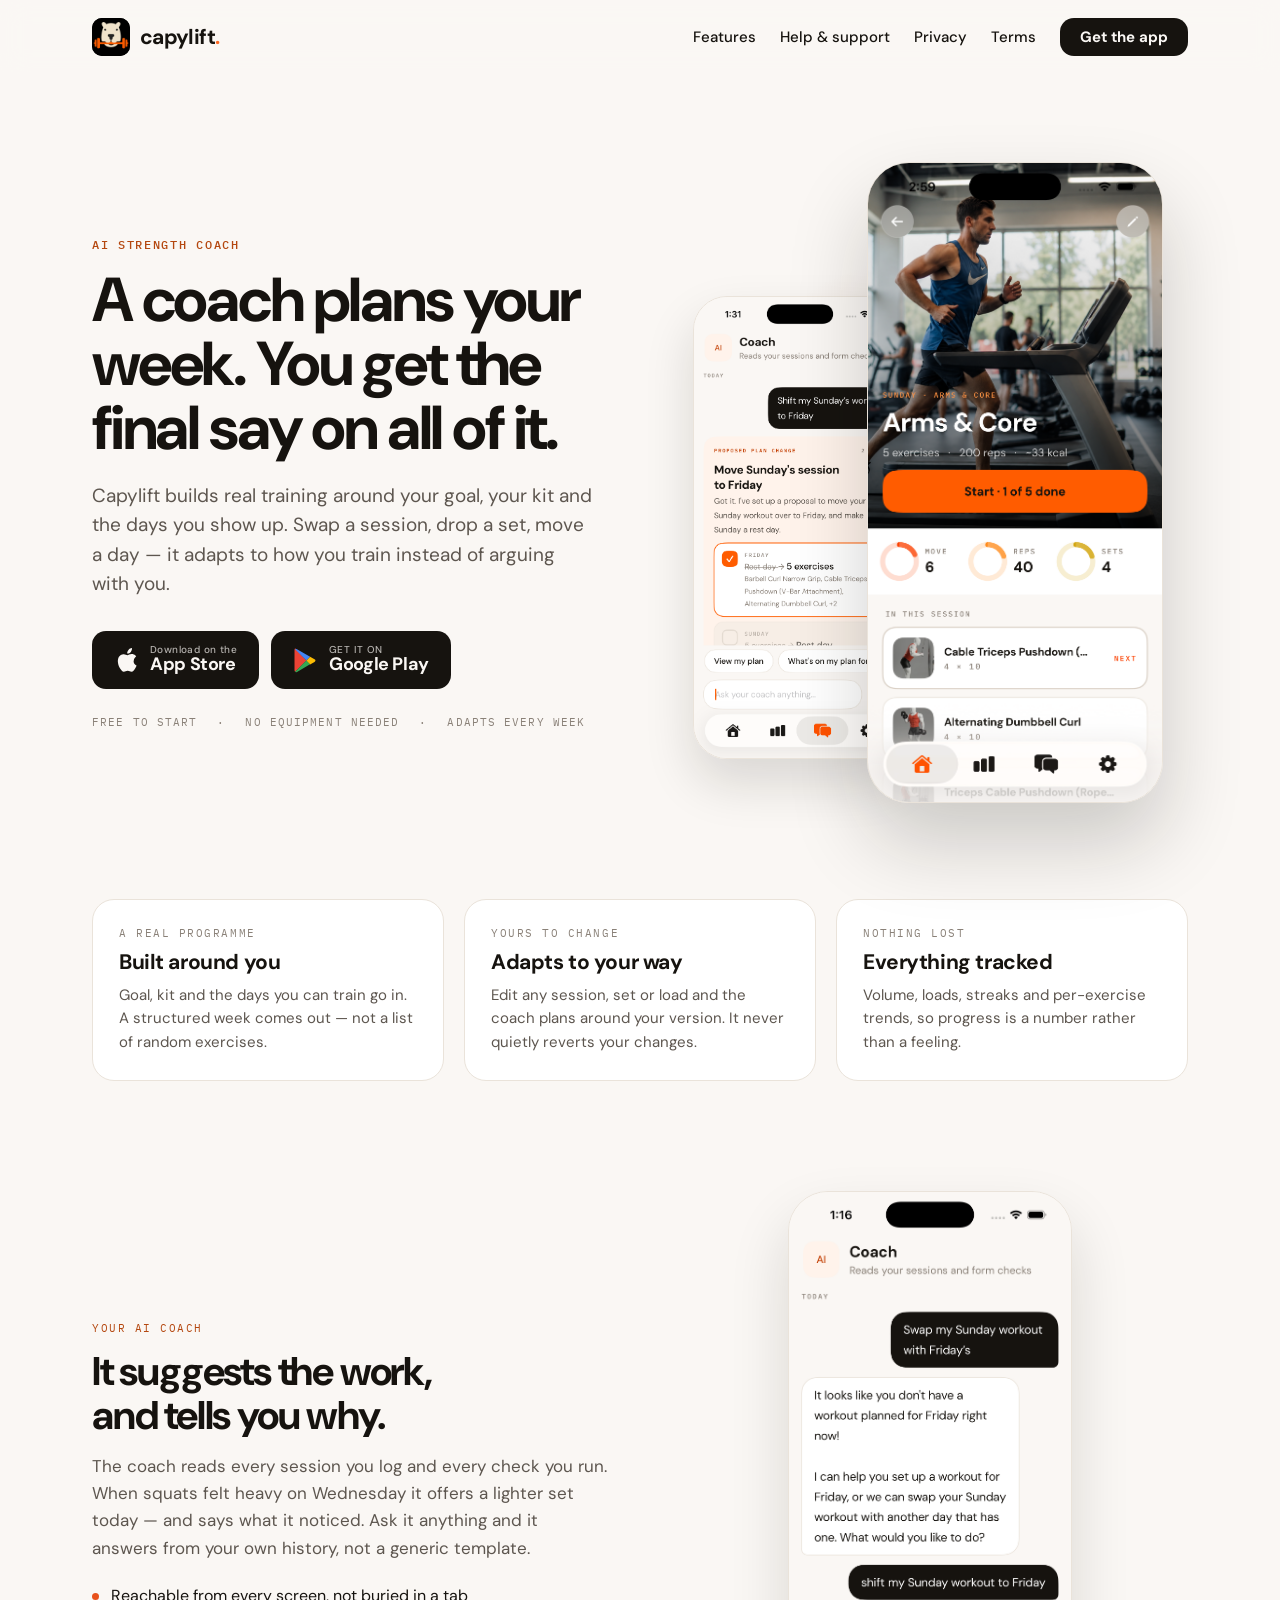
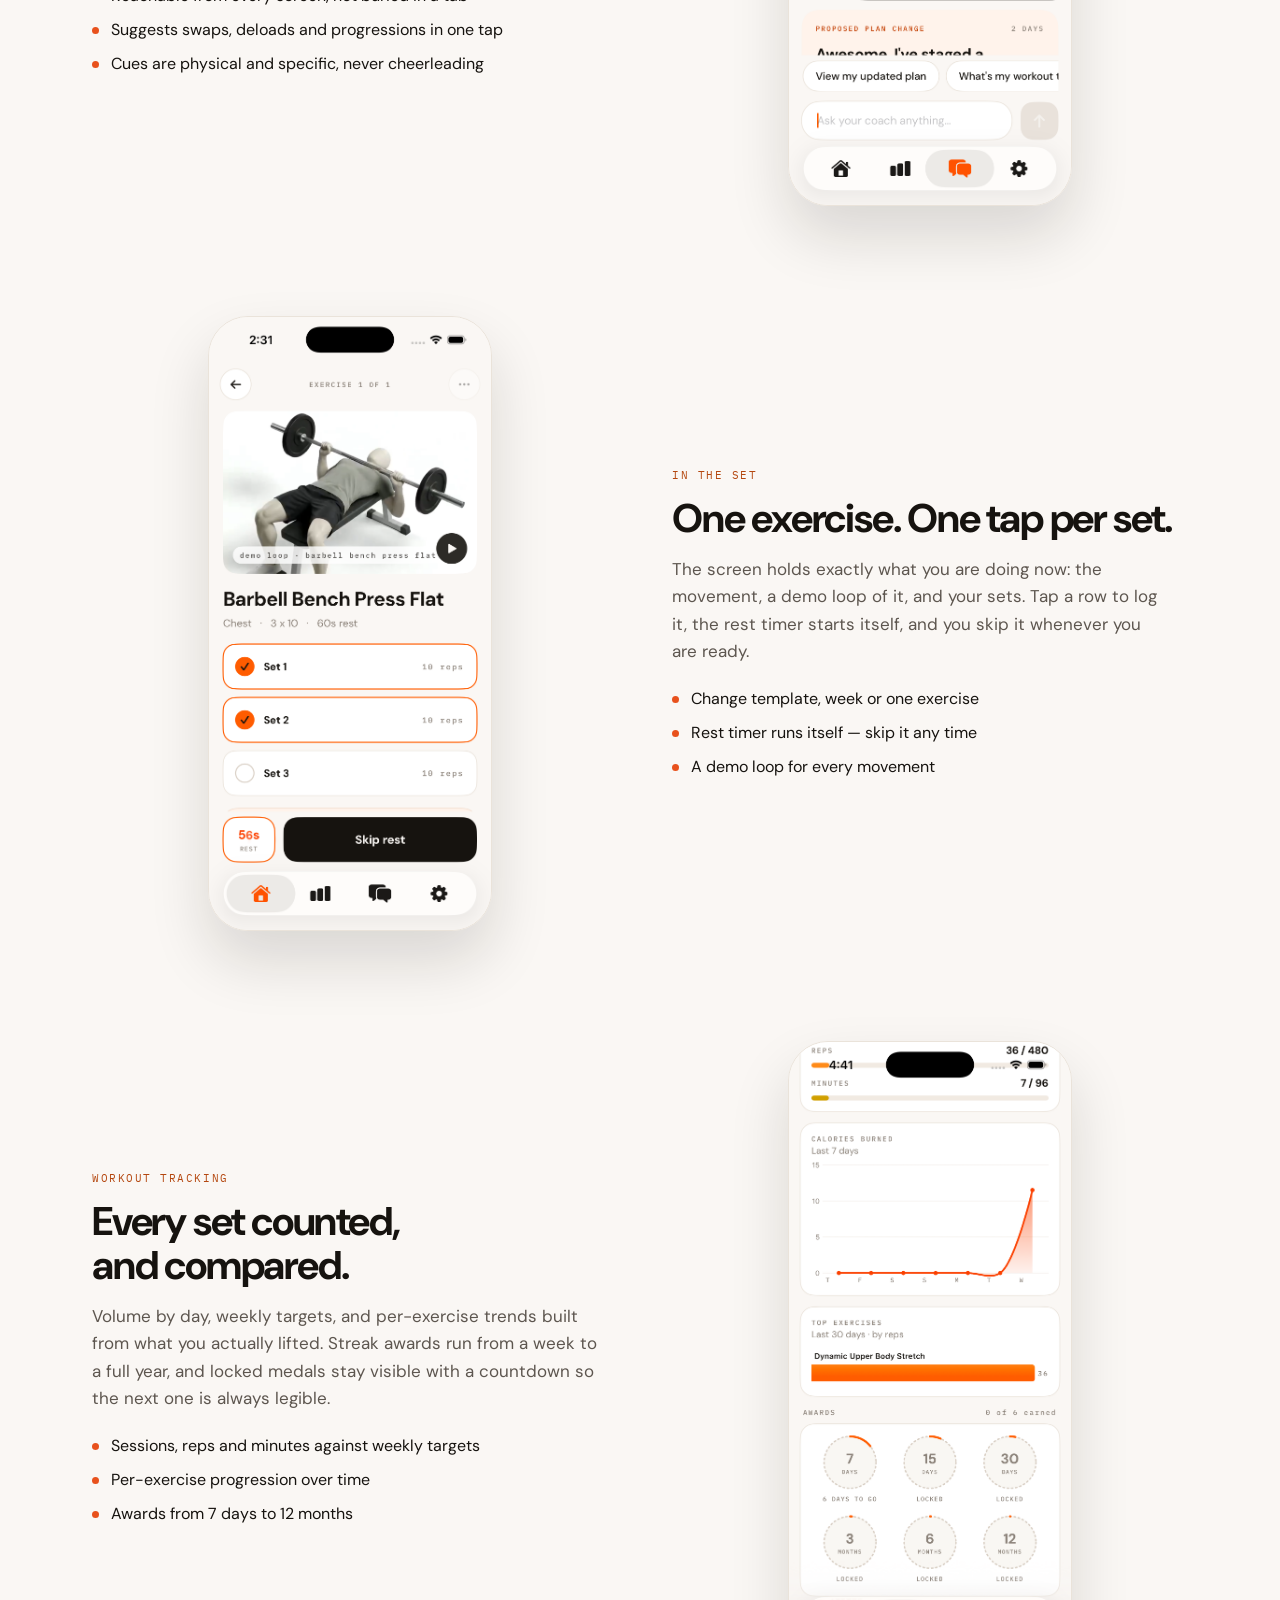
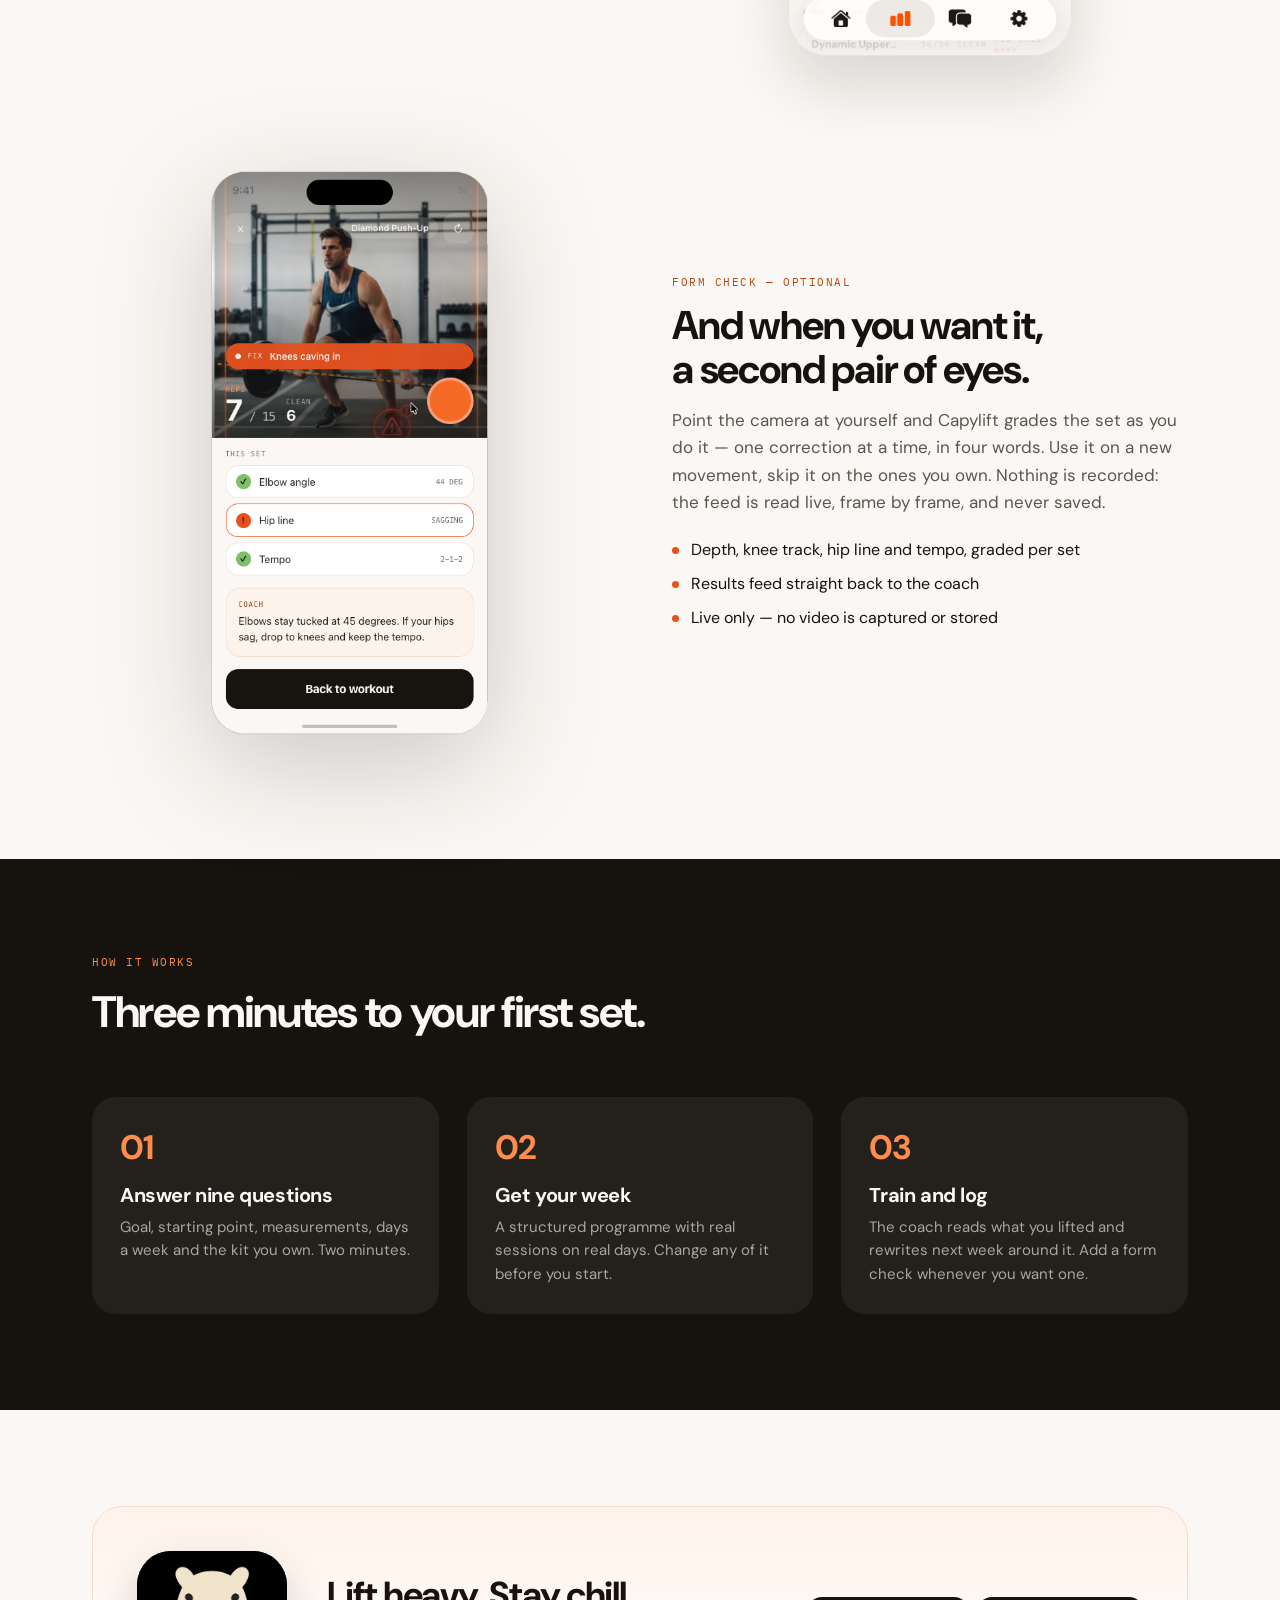
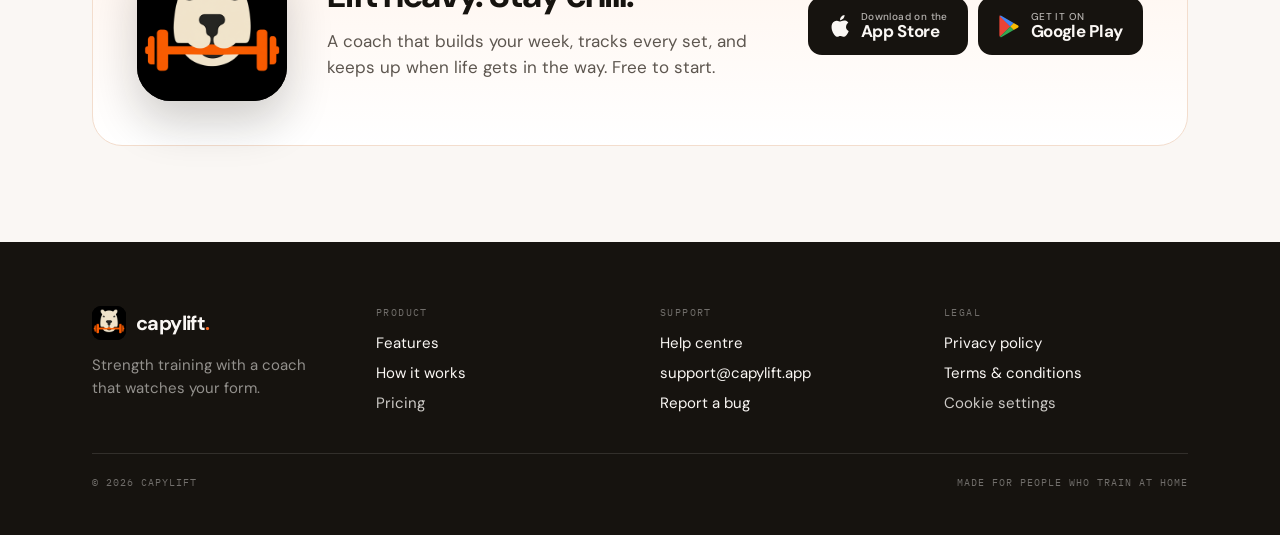
==== index.html @ e2b45261 "building capylift website" ====
<!DOCTYPE html>
<html lang="en">
<head>
<meta charset="utf-8">
<meta name="viewport" content="width=device-width, initial-scale=1">
<title>Capylift — Your AI strength coach</title>
<meta name="description" content="Capylift builds real training around your goal, your kit and the days you show up. A coach plans your week — you get the final say on all of it.">
<link rel="icon" type="image/png" href="assets/logo.png">
<meta property="og:title" content="Capylift — Your AI strength coach">
<meta property="og:description" content="A coach plans your week. You get the final say on all of it.">
<meta property="og:image" content="assets/logo.png">
<meta property="og:type" content="website">

<link rel="preconnect" href="https://fonts.googleapis.com">
<link rel="preconnect" href="https://fonts.gstatic.com" crossorigin>
<link href="https://fonts.googleapis.com/css2?family=DM+Sans:wght@400;500;700&family=IBM+Plex+Mono:wght@500;600&display=swap" rel="stylesheet">

<style>
  * { box-sizing: border-box; }
  body { margin: 0; background: #FAF7F4; color: #16130F; font-family: 'DM Sans', system-ui, sans-serif; -webkit-font-smoothing: antialiased; }
  a { color: #E8511C; text-decoration: none; }
  a:hover { color: #B93C11; }
  @keyframes floatY { 0%, 100% { transform: translateY(0); } 50% { transform: translateY(-10px); } }

  /* interactive states (the design tool used a custom style-hover attr) */
  .navlink { font-size:15px; font-weight:500; color:#5D564F; cursor:pointer; transition:color .16s ease; }
  .navlink:hover, .navlink.active { color:#16130F; }
  .btn-dark { transition:background .16s ease; }
  .btn-dark:hover { background:#2A241E !important; }
  .flink { color:rgba(250,247,244,0.8); cursor:pointer; transition:color .16s ease; }
  .flink:hover { color:#FAF7F4; }
  .plain { color:inherit; }
  .plain:hover { color:inherit; }

  /* hash routing */
  .route { display:none; }
  .route.active { display:block; }

</style>
</head>
<body>

<div style="min-height:100vh; display:flex; flex-direction:column;">

  <header style="position:sticky; top:0; z-index:50; background:rgba(250,247,244,0.88); backdrop-filter:blur(14px); -webkit-backdrop-filter:blur(14px);">
    <div style="max-width:1160px; margin:0 auto; padding:12px clamp(16px,4vw,32px); min-height:74px; display:flex; align-items:center; flex-wrap:wrap; gap:16px 28px;">
      <a href="#home" class="plain" style="display:flex; align-items:center; gap:10px; margin-right:auto;">
        <span style="width:38px; height:38px; flex:none; border-radius:10px; background:#000000; overflow:hidden; display:flex;"><img src="assets/logo.png" alt="Capylift" style="width:38px; height:38px; object-fit:contain; display:block;"></span>
        <span style="font-size:21px; font-weight:700; letter-spacing:-0.03em;">capylift<span style="color:#FF6A24;">.</span></span>
      </a>
      <nav style="display:flex; align-items:center; flex-wrap:wrap; gap:12px 24px;">
        <a href="#home" data-nav="home" class="navlink plain">Features</a>
        <a href="#support" data-nav="support" class="navlink plain">Help &amp; support</a>
        <a href="#privacy" data-nav="privacy" class="navlink plain">Privacy</a>
        <a href="#terms" data-nav="terms" class="navlink plain">Terms</a>
        <div class="btn-dark" style="height:38px; padding:0 20px; border-radius:14px; background:#16130F; color:#FAF7F4; display:flex; align-items:center; font-size:15px; font-weight:700; cursor:pointer;">Get the app</div>
      </nav>
    </div>
  </header>

  <main style="flex:1;">

    <!-- ======================= HOME ======================= -->
    <div class="route" id="route-home">

      <section style="max-width:1160px; margin:0 auto; padding:clamp(48px,7vw,88px) clamp(20px,4vw,32px) 0; display:grid; grid-template-columns:repeat(auto-fit,minmax(min(340px,100%),1fr)); gap:clamp(32px,5vw,56px); align-items:center;">
        <div>
          <div style="font-family:'IBM Plex Mono',monospace; font-size:12px; font-weight:500; letter-spacing:0.14em; color:#B4470F;">AI STRENGTH COACH</div>
          <h1 style="margin:16px 0 0; font-size:clamp(34px,5.4vw,62px); line-height:1.04; font-weight:700; letter-spacing:-0.035em; text-wrap:balance;">A coach plans your week. You get the final say on all of it.</h1>
          <p style="margin:20px 0 0; font-size:clamp(16px,1.8vw,19px); line-height:1.55; color:#5D564F; max-width:52ch; text-wrap:pretty;">Capylift builds real training around your goal, your kit and the days you show up. Swap a session, drop a set, move a day — it adapts to how you train instead of arguing with you.</p>
          <div style="display:flex; flex-wrap:wrap; gap:12px; margin-top:32px;">
            <div class="btn-dark" style="height:58px; padding:0 22px; border-radius:14px; background:#16130F; color:#FAF7F4; display:flex; align-items:center; gap:12px; cursor:pointer;">
              <svg width="24" height="28" viewBox="0 0 24 28" fill="currentColor" aria-hidden="true" style="flex:none;"><path d="M19.7 14.9c0-3 2.4-4.4 2.5-4.5-1.4-2-3.5-2.3-4.3-2.3-1.8-.2-3.5 1.1-4.5 1.1-.9 0-2.3-1.1-3.8-1-2 0-3.8 1.1-4.8 2.9-2 3.5-.5 8.8 1.5 11.7 1 1.4 2.1 3 3.6 2.9 1.5-.1 2-.9 3.8-.9s2.3.9 3.8.9c1.6 0 2.6-1.4 3.5-2.9 1.1-1.6 1.6-3.2 1.6-3.3 0 0-3-1.2-3-4.6zM16.8 5.9c.8-1 1.4-2.4 1.2-3.8-1.2.1-2.7.8-3.5 1.8-.8.9-1.5 2.3-1.3 3.7 1.3.1 2.7-.7 3.6-1.7z"></path></svg>
              <span style="display:flex; flex-direction:column; align-items:flex-start; line-height:1.1;">
                <span style="font-size:10px; font-weight:500; letter-spacing:0.04em; opacity:0.7;">Download on the</span>
                <span style="font-size:18px; font-weight:700; letter-spacing:-0.02em;">App Store</span>
              </span>
            </div>
            <div class="btn-dark" style="height:58px; padding:0 22px; border-radius:14px; background:#16130F; color:#FAF7F4; display:flex; align-items:center; gap:12px; cursor:pointer;">
              <svg width="24" height="26" viewBox="0 0 24 26" aria-hidden="true" style="flex:none;"><path d="M2.1 1.3C1.7 1.7 1.5 2.3 1.5 3.1v19.8c0 .8.2 1.4.6 1.8l.1.1L13.3 13.7v-.3L2.2 1.2l-.1.1z" fill="#EA4335"></path><path d="M17 17.4l-3.7-3.7v-.3l3.7-3.7.1.1 4.4 2.5c1.3.7 1.3 1.9 0 2.6l-4.4 2.5h-.1z" fill="#FBBC04"></path><path d="M17.1 17.3L13.3 13.5 2.1 24.8c.4.5 1.1.5 1.9.1l13.1-7.6z" fill="#34A853"></path><path d="M17.1 9.8L4 2.2c-.8-.4-1.5-.4-1.9.1l11.2 11.2 3.8-3.7z" fill="#4285F4"></path></svg>
              <span style="display:flex; flex-direction:column; align-items:flex-start; line-height:1.1;">
                <span style="font-size:10px; font-weight:500; letter-spacing:0.04em; opacity:0.7;">GET IT ON</span>
                <span style="font-size:18px; font-weight:700; letter-spacing:-0.02em;">Google Play</span>
              </span>
            </div>
          </div>
          <div style="display:flex; flex-wrap:wrap; align-items:center; gap:8px 20px; margin-top:26px; font-family:'IBM Plex Mono',monospace; font-size:11px; letter-spacing:0.1em; color:#8A8178;">
            <span>FREE TO START</span><span>·</span><span>NO EQUIPMENT NEEDED</span><span>·</span><span>ADAPTS EVERY WEEK</span>
          </div>
        </div>
        <div style="position:relative; display:flex; justify-content:center;">
          <div style="position:absolute; width:min(460px,90%); aspect-ratio:1; border-radius:50%; top:50%; left:50%; transform:translate(-50%,-50%); background:radial-gradient(circle, rgba(255,106,36,0.18) 0%, rgba(255,106,36,0.05) 48%, transparent 70%);"></div>
          <div style="position:relative; display:flex; flex-wrap:wrap; justify-content:center; align-items:flex-end; gap:16px;">
            <div style="width:min(214px,44%); border-radius:34px; overflow:hidden; border:1px solid #EAE3DA; box-shadow:0 24px 50px rgba(22,19,15,0.14); margin-right:-56px; margin-bottom:44px;">
              <img src="assets/coach2.png" alt="Capylift AI coach" style="width:100%; display:block;">
            </div>
            <div style="position:relative; width:min(296px,60%); border-radius:42px; overflow:hidden; border:1px solid #EAE3DA; box-shadow:0 40px 80px rgba(22,19,15,0.2); z-index:2;">
              <img src="assets/session1.png" alt="Today's session" style="width:100%; display:block;">
            </div>
          </div>
        </div>
      </section>

      <section style="max-width:1160px; margin:0 auto; padding:clamp(56px,8vw,96px) clamp(20px,4vw,32px) 0;">
        <div style="display:grid; grid-template-columns:repeat(auto-fit,minmax(min(258px,100%),1fr)); gap:20px;">
          <div style="padding:26px; background:#FFFFFF; border:1px solid #EAE3DA; border-radius:22px;">
            <div style="font-family:'IBM Plex Mono',monospace; font-size:11px; letter-spacing:0.14em; color:#8A8178;">A REAL PROGRAMME</div>
            <div style="font-size:21px; font-weight:700; letter-spacing:-0.02em; margin:8px 0;">Built around you</div>
            <div style="font-size:15px; line-height:1.55; color:#5D564F; text-wrap:pretty;">Goal, kit and the days you can train go in. A structured week comes out — not a list of random exercises.</div>
          </div>
          <div style="padding:26px; background:#FFFFFF; border:1px solid #EAE3DA; border-radius:22px;">
            <div style="font-family:'IBM Plex Mono',monospace; font-size:11px; letter-spacing:0.14em; color:#8A8178;">YOURS TO CHANGE</div>
            <div style="font-size:21px; font-weight:700; letter-spacing:-0.02em; margin:8px 0;">Adapts to your way</div>
            <div style="font-size:15px; line-height:1.55; color:#5D564F; text-wrap:pretty;">Edit any session, set or load and the coach plans around your version. It never quietly reverts your changes.</div>
          </div>
          <div style="padding:26px; background:#FFFFFF; border:1px solid #EAE3DA; border-radius:22px;">
            <div style="font-family:'IBM Plex Mono',monospace; font-size:11px; letter-spacing:0.14em; color:#8A8178;">NOTHING LOST</div>
            <div style="font-size:21px; font-weight:700; letter-spacing:-0.02em; margin:8px 0;">Everything tracked</div>
            <div style="font-size:15px; line-height:1.55; color:#5D564F; text-wrap:pretty;">Volume, loads, streaks and per-exercise trends, so progress is a number rather than a feeling.</div>
          </div>
        </div>
      </section>

      <section style="max-width:1160px; margin:0 auto; padding:clamp(64px,9vw,110px) clamp(20px,4vw,32px) 0; display:flex; flex-direction:column; gap:clamp(64px,9vw,110px);">

        <div style="display:grid; grid-template-columns:repeat(auto-fit,minmax(min(320px,100%),1fr)); gap:clamp(32px,5vw,64px); align-items:center;">
          <div style="order:1;">
            <div style="font-family:'IBM Plex Mono',monospace; font-size:11px; letter-spacing:0.14em; color:#B4470F;">YOUR AI COACH</div>
            <h2 style="margin:14px 0 0; font-size:clamp(28px,3.8vw,40px); line-height:1.1; font-weight:700; letter-spacing:-0.03em; text-wrap:balance;">It suggests the work, and tells you why.</h2>
            <p style="margin:16px 0 0; font-size:17px; line-height:1.6; color:#5D564F; text-wrap:pretty;">The coach reads every session you log and every check you run. When squats felt heavy on Wednesday it offers a lighter set today — and says what it noticed. Ask it anything and it answers from your own history, not a generic template.</p>
            <div style="display:flex; flex-direction:column; gap:10px; margin-top:22px;">
              <div style="display:flex; gap:12px; align-items:flex-start;"><span style="width:7px; height:7px; border-radius:7px; background:#E8511C; margin-top:9px; flex:none;"></span><span style="font-size:16px; line-height:1.5; color:#16130F;">Reachable from every screen, not buried in a tab</span></div>
              <div style="display:flex; gap:12px; align-items:flex-start;"><span style="width:7px; height:7px; border-radius:7px; background:#E8511C; margin-top:9px; flex:none;"></span><span style="font-size:16px; line-height:1.5; color:#16130F;">Suggests swaps, deloads and progressions in one tap</span></div>
              <div style="display:flex; gap:12px; align-items:flex-start;"><span style="width:7px; height:7px; border-radius:7px; background:#E8511C; margin-top:9px; flex:none;"></span><span style="font-size:16px; line-height:1.5; color:#16130F;">Cues are physical and specific, never cheerleading</span></div>
            </div>
          </div>
          <div style="order:2; display:flex; justify-content:center;">
            <div style="width:min(284px,100%); border-radius:40px; overflow:hidden; border:1px solid #EAE3DA; box-shadow:0 30px 60px rgba(22,19,15,0.14);">
              <img src="assets/coach1.png" alt="It suggests the work, and tells you why." style="width:100%; display:block;">
            </div>
          </div>
        </div>

        <div style="display:grid; grid-template-columns:repeat(auto-fit,minmax(min(320px,100%),1fr)); gap:clamp(32px,5vw,64px); align-items:center;">
          <div style="order:2;">
            <div style="font-family:'IBM Plex Mono',monospace; font-size:11px; letter-spacing:0.14em; color:#B4470F;">IN THE SET</div>
            <h2 style="margin:14px 0 0; font-size:clamp(28px,3.8vw,40px); line-height:1.1; font-weight:700; letter-spacing:-0.03em; text-wrap:balance;">One exercise. One tap per set.</h2>
            <p style="margin:16px 0 0; font-size:17px; line-height:1.6; color:#5D564F; text-wrap:pretty;">The screen holds exactly what you are doing now: the movement, a demo loop of it, and your sets. Tap a row to log it, the rest timer starts itself, and you skip it whenever you are ready.</p>
            <div style="display:flex; flex-direction:column; gap:10px; margin-top:22px;">
              <div style="display:flex; gap:12px; align-items:flex-start;"><span style="width:7px; height:7px; border-radius:7px; background:#E8511C; margin-top:9px; flex:none;"></span><span style="font-size:16px; line-height:1.5; color:#16130F;">Change template, week or one exercise</span></div>
              <div style="display:flex; gap:12px; align-items:flex-start;"><span style="width:7px; height:7px; border-radius:7px; background:#E8511C; margin-top:9px; flex:none;"></span><span style="font-size:16px; line-height:1.5; color:#16130F;">Rest timer runs itself — skip it any time</span></div>
              <div style="display:flex; gap:12px; align-items:flex-start;"><span style="width:7px; height:7px; border-radius:7px; background:#E8511C; margin-top:9px; flex:none;"></span><span style="font-size:16px; line-height:1.5; color:#16130F;">A demo loop for every movement</span></div>
            </div>
          </div>
          <div style="order:1; display:flex; justify-content:center;">
            <div style="width:min(284px,100%); border-radius:40px; overflow:hidden; border:1px solid #EAE3DA; box-shadow:0 30px 60px rgba(22,19,15,0.14);">
              <img src="assets/session2.png" alt="Prefer it your way? Change anything." style="width:100%; display:block;">
            </div>
          </div>
        </div>

        <div style="display:grid; grid-template-columns:repeat(auto-fit,minmax(min(320px,100%),1fr)); gap:clamp(32px,5vw,64px); align-items:center;">
          <div style="order:1;">
            <div style="font-family:'IBM Plex Mono',monospace; font-size:11px; letter-spacing:0.14em; color:#B4470F;">WORKOUT TRACKING</div>
            <h2 style="margin:14px 0 0; font-size:clamp(28px,3.8vw,40px); line-height:1.1; font-weight:700; letter-spacing:-0.03em; text-wrap:balance;">Every set counted, and compared.</h2>
            <p style="margin:16px 0 0; font-size:17px; line-height:1.6; color:#5D564F; text-wrap:pretty;">Volume by day, weekly targets, and per-exercise trends built from what you actually lifted. Streak awards run from a week to a full year, and locked medals stay visible with a countdown so the next one is always legible.</p>
            <div style="display:flex; flex-direction:column; gap:10px; margin-top:22px;">
              <div style="display:flex; gap:12px; align-items:flex-start;"><span style="width:7px; height:7px; border-radius:7px; background:#E8511C; margin-top:9px; flex:none;"></span><span style="font-size:16px; line-height:1.5; color:#16130F;">Sessions, reps and minutes against weekly targets</span></div>
              <div style="display:flex; gap:12px; align-items:flex-start;"><span style="width:7px; height:7px; border-radius:7px; background:#E8511C; margin-top:9px; flex:none;"></span><span style="font-size:16px; line-height:1.5; color:#16130F;">Per-exercise progression over time</span></div>
              <div style="display:flex; gap:12px; align-items:flex-start;"><span style="width:7px; height:7px; border-radius:7px; background:#E8511C; margin-top:9px; flex:none;"></span><span style="font-size:16px; line-height:1.5; color:#16130F;">Awards from 7 days to 12 months</span></div>
            </div>
          </div>
          <div style="order:2; display:flex; justify-content:center;">
            <div style="width:min(284px,100%); border-radius:40px; overflow:hidden; border:1px solid #EAE3DA; box-shadow:0 30px 60px rgba(22,19,15,0.14);">
              <img src="assets/stat.png" alt="Every set counted, and compared." style="width:100%; display:block;">
            </div>
          </div>
        </div>

        <div style="display:grid; grid-template-columns:repeat(auto-fit,minmax(min(320px,100%),1fr)); gap:clamp(32px,5vw,64px); align-items:center;">
          <div style="order:2;">
            <div style="font-family:'IBM Plex Mono',monospace; font-size:11px; letter-spacing:0.14em; color:#B4470F;">FORM CHECK — OPTIONAL</div>
            <h2 style="margin:14px 0 0; font-size:clamp(28px,3.8vw,40px); line-height:1.1; font-weight:700; letter-spacing:-0.03em; text-wrap:balance;">And when you want it, a second pair of eyes.</h2>
            <p style="margin:16px 0 0; font-size:17px; line-height:1.6; color:#5D564F; text-wrap:pretty;">Point the camera at yourself and Capylift grades the set as you do it — one correction at a time, in four words. Use it on a new movement, skip it on the ones you own. Nothing is recorded: the feed is read live, frame by frame, and never saved.</p>
            <div style="display:flex; flex-direction:column; gap:10px; margin-top:22px;">
              <div style="display:flex; gap:12px; align-items:flex-start;"><span style="width:7px; height:7px; border-radius:7px; background:#E8511C; margin-top:9px; flex:none;"></span><span style="font-size:16px; line-height:1.5; color:#16130F;">Depth, knee track, hip line and tempo, graded per set</span></div>
              <div style="display:flex; gap:12px; align-items:flex-start;"><span style="width:7px; height:7px; border-radius:7px; background:#E8511C; margin-top:9px; flex:none;"></span><span style="font-size:16px; line-height:1.5; color:#16130F;">Results feed straight back to the coach</span></div>
              <div style="display:flex; gap:12px; align-items:flex-start;"><span style="width:7px; height:7px; border-radius:7px; background:#E8511C; margin-top:9px; flex:none;"></span><span style="font-size:16px; line-height:1.5; color:#16130F;">Live only — no video is captured or stored</span></div>
            </div>
          </div>
          <div style="order:1; display:flex; justify-content:center;">
            <div style="width:min(284px,100%);">
              <img src="assets/formcheck.png" alt="And when you want it, a second pair of eyes." style="width:100%; display:block; filter:drop-shadow(0 30px 55px rgba(22,19,15,0.20));">
            </div>
          </div>
        </div>
      </section>

      <section style="margin-top:120px; background:#16130F; color:#FAF7F4;">
        <div style="max-width:1160px; margin:0 auto; padding:clamp(56px,8vw,96px) clamp(20px,4vw,32px);">
          <div style="font-family:'IBM Plex Mono',monospace; font-size:11px; letter-spacing:0.14em; color:#FF8C4B;">HOW IT WORKS</div>
          <h2 style="margin:14px 0 56px; font-size:clamp(30px,4.2vw,44px); font-weight:700; letter-spacing:-0.03em;">Three minutes to your first set.</h2>
          <div style="display:grid; grid-template-columns:repeat(auto-fit,minmax(min(258px,100%),1fr)); gap:28px;">
            <div style="padding:28px; border-radius:24px; background:rgba(250,247,244,0.06);">
              <div style="font-size:34px; font-weight:700; letter-spacing:-0.03em; color:#FF8C4B;">01</div>
              <div style="font-size:20px; font-weight:700; letter-spacing:-0.02em; margin:12px 0 8px;">Answer nine questions</div>
              <div style="font-size:15px; line-height:1.55; color:rgba(250,247,244,0.62); text-wrap:pretty;">Goal, starting point, measurements, days a week and the kit you own. Two minutes.</div>
            </div>
            <div style="padding:28px; border-radius:24px; background:rgba(250,247,244,0.06);">
              <div style="font-size:34px; font-weight:700; letter-spacing:-0.03em; color:#FF8C4B;">02</div>
              <div style="font-size:20px; font-weight:700; letter-spacing:-0.02em; margin:12px 0 8px;">Get your week</div>
              <div style="font-size:15px; line-height:1.55; color:rgba(250,247,244,0.62); text-wrap:pretty;">A structured programme with real sessions on real days. Change any of it before you start.</div>
            </div>
            <div style="padding:28px; border-radius:24px; background:rgba(250,247,244,0.06);">
              <div style="font-size:34px; font-weight:700; letter-spacing:-0.03em; color:#FF8C4B;">03</div>
              <div style="font-size:20px; font-weight:700; letter-spacing:-0.02em; margin:12px 0 8px;">Train and log</div>
              <div style="font-size:15px; line-height:1.55; color:rgba(250,247,244,0.62); text-wrap:pretty;">The coach reads what you lifted and rewrites next week around it. Add a form check whenever you want one.</div>
            </div>
          </div>
        </div>
      </section>

      <section style="max-width:1160px; margin:0 auto; padding:clamp(56px,8vw,96px) clamp(20px,4vw,32px);">
        <div style="display:flex; flex-wrap:wrap; align-items:center; gap:clamp(24px,4vw,40px); padding:clamp(26px,4vw,44px); border-radius:30px; background:linear-gradient(180deg,#FFF3EB,#FFFFFF); border:1px solid #F3DDCD;">
          <div style="width:150px; height:150px; flex:none; border-radius:34px; background:#000000; overflow:hidden; box-shadow:0 22px 46px rgba(22,19,15,0.20);">
            <img src="assets/logo.png" alt="" style="width:150px; height:150px; object-fit:contain; display:block; animation:floatY 5s ease-in-out infinite;">
          </div>
          <div style="flex:1 1 300px; min-width:0;">
            <h2 style="margin:0; font-size:clamp(26px,3.4vw,36px); font-weight:700; letter-spacing:-0.03em; text-wrap:balance;">Lift heavy. Stay chill.</h2>
            <p style="margin:10px 0 0; font-size:17px; line-height:1.55; color:#5D564F; max-width:56ch; text-wrap:pretty;">A coach that builds your week, tracks every set, and keeps up when life gets in the way. Free to start.</p>
          </div>
          <div style="display:flex; flex-wrap:wrap; gap:10px;">
            <div class="btn-dark" style="height:58px; padding:0 20px; border-radius:14px; background:#16130F; color:#FAF7F4; display:flex; align-items:center; gap:11px; cursor:pointer;">
              <svg width="22" height="26" viewBox="0 0 24 28" fill="currentColor" aria-hidden="true" style="flex:none;"><path d="M19.7 14.9c0-3 2.4-4.4 2.5-4.5-1.4-2-3.5-2.3-4.3-2.3-1.8-.2-3.5 1.1-4.5 1.1-.9 0-2.3-1.1-3.8-1-2 0-3.8 1.1-4.8 2.9-2 3.5-.5 8.8 1.5 11.7 1 1.4 2.1 3 3.6 2.9 1.5-.1 2-.9 3.8-.9s2.3.9 3.8.9c1.6 0 2.6-1.4 3.5-2.9 1.1-1.6 1.6-3.2 1.6-3.3 0 0-3-1.2-3-4.6zM16.8 5.9c.8-1 1.4-2.4 1.2-3.8-1.2.1-2.7.8-3.5 1.8-.8.9-1.5 2.3-1.3 3.7 1.3.1 2.7-.7 3.6-1.7z"></path></svg>
              <span style="display:flex; flex-direction:column; align-items:flex-start; line-height:1.1;">
                <span style="font-size:10px; font-weight:500; letter-spacing:0.04em; opacity:0.7;">Download on the</span>
                <span style="font-size:17px; font-weight:700; letter-spacing:-0.02em;">App Store</span>
              </span>
            </div>
            <div class="btn-dark" style="height:58px; padding:0 20px; border-radius:14px; background:#16130F; color:#FAF7F4; display:flex; align-items:center; gap:11px; cursor:pointer;">
              <svg width="22" height="24" viewBox="0 0 24 26" aria-hidden="true" style="flex:none;"><path d="M2.1 1.3C1.7 1.7 1.5 2.3 1.5 3.1v19.8c0 .8.2 1.4.6 1.8l.1.1L13.3 13.7v-.3L2.2 1.2l-.1.1z" fill="#EA4335"></path><path d="M17 17.4l-3.7-3.7v-.3l3.7-3.7.1.1 4.4 2.5c1.3.7 1.3 1.9 0 2.6l-4.4 2.5h-.1z" fill="#FBBC04"></path><path d="M17.1 17.3L13.3 13.5 2.1 24.8c.4.5 1.1.5 1.9.1l13.1-7.6z" fill="#34A853"></path><path d="M17.1 9.8L4 2.2c-.8-.4-1.5-.4-1.9.1l11.2 11.2 3.8-3.7z" fill="#4285F4"></path></svg>
              <span style="display:flex; flex-direction:column; align-items:flex-start; line-height:1.1;">
                <span style="font-size:10px; font-weight:500; letter-spacing:0.04em; opacity:0.7;">GET IT ON</span>
                <span style="font-size:17px; font-weight:700; letter-spacing:-0.02em;">Google Play</span>
              </span>
            </div>
          </div>
        </div>
      </section>
    </div>

    <!-- ======================= SUPPORT ======================= -->
    <div class="route" id="route-support">
      <div style="max-width:1160px; margin:0 auto; padding:clamp(44px,6vw,72px) clamp(20px,4vw,32px) clamp(64px,8vw,96px);">
        <div style="font-family:'IBM Plex Mono',monospace; font-size:12px; letter-spacing:0.14em; color:#8A8178;">HELP &amp; SUPPORT</div>
        <h1 style="margin:14px 0 0; font-size:clamp(30px,4.6vw,48px); font-weight:700; letter-spacing:-0.03em; text-wrap:balance;">Something not working? Start here.</h1>
        <p style="margin:14px 0 0; font-size:18px; line-height:1.55; color:#5D564F; max-width:60ch; text-wrap:pretty;">Most questions are about how the coach builds your plan, and what happens to your data. Both are answered below.</p>

        <div style="display:grid; grid-template-columns:repeat(auto-fit,minmax(min(258px,100%),1fr)); gap:16px; margin:40px 0 56px;">
          <div style="padding:24px; background:#FFFFFF; border:1px solid #EAE3DA; border-radius:22px;">
            <div style="font-family:'IBM Plex Mono',monospace; font-size:11px; letter-spacing:0.14em; color:#8A8178;">EMAIL</div>
            <div style="font-size:19px; font-weight:700; letter-spacing:-0.02em; margin:8px 0 6px;">Talk to a human</div>
            <div style="font-size:15px; line-height:1.5; color:#5D564F; text-wrap:pretty;">Every message is read by someone on the team. Replies within one working day.</div>
            <div style="margin-top:14px; font-size:15px; font-weight:700; color:#E8511C;"><a href="mailto:support@capylift.app">support@capylift.app</a></div>
          </div>
          <div style="padding:24px; background:#FFFFFF; border:1px solid #EAE3DA; border-radius:22px;">
            <div style="font-family:'IBM Plex Mono',monospace; font-size:11px; letter-spacing:0.14em; color:#8A8178;">IN APP</div>
            <div style="font-size:19px; font-weight:700; letter-spacing:-0.02em; margin:8px 0 6px;">Report a bug</div>
            <div style="font-size:15px; line-height:1.5; color:#5D564F; text-wrap:pretty;">Settings, then Report a bug. Attaches your device and app version automatically.</div>
            <div style="margin-top:14px; font-size:15px; font-weight:700; color:#E8511C;">Open Settings</div>
          </div>
          <div style="padding:24px; background:#FFFFFF; border:1px solid #EAE3DA; border-radius:22px;">
            <div style="font-family:'IBM Plex Mono',monospace; font-size:11px; letter-spacing:0.14em; color:#8A8178;">ACCOUNT</div>
            <div style="font-size:19px; font-weight:700; letter-spacing:-0.02em; margin:8px 0 6px;">Data and deletion</div>
            <div style="font-size:15px; line-height:1.5; color:#5D564F; text-wrap:pretty;">Export everything we hold, or delete your account outright, from inside the app.</div>
            <div style="margin-top:14px; font-size:15px; font-weight:700; color:#E8511C;">Settings, then Data</div>
          </div>
        </div>

        <div style="display:flex; flex-wrap:wrap; gap:clamp(28px,4vw,56px); align-items:flex-start;">
          <div style="position:sticky; top:100px; flex:1 1 220px; max-width:280px;">
            <div style="font-family:'IBM Plex Mono',monospace; font-size:11px; letter-spacing:0.14em; color:#8A8178; margin-bottom:14px;">TOPICS</div>
            <div style="display:flex; flex-direction:column; gap:8px;">
              <div style="padding:12px 16px; background:#FFFFFF; border:1px solid #EAE3DA; border-radius:14px; font-size:15px; font-weight:500;">Coaching and plans</div>
              <div style="padding:12px 16px; background:#FFFFFF; border:1px solid #EAE3DA; border-radius:14px; font-size:15px; font-weight:500;">Tracking</div>
              <div style="padding:12px 16px; background:#FFFFFF; border:1px solid #EAE3DA; border-radius:14px; font-size:15px; font-weight:500;">Form check</div>
              <div style="padding:12px 16px; background:#FFFFFF; border:1px solid #EAE3DA; border-radius:14px; font-size:15px; font-weight:500;">Privacy and data</div>
              <div style="padding:12px 16px; background:#FFFFFF; border:1px solid #EAE3DA; border-radius:14px; font-size:15px; font-weight:500;">Account and billing</div>
            </div>
          </div>
          <div style="display:flex; flex-direction:column; gap:14px; flex:999 1 340px; min-width:0;">
            <div style="padding:26px 28px; background:#FFFFFF; border:1px solid #EAE3DA; border-radius:22px;"><div style="font-family:'IBM Plex Mono',monospace; font-size:10px; letter-spacing:0.14em; color:#B4470F;">COACHING AND PLANS</div><div style="font-size:20px; font-weight:700; letter-spacing:-0.02em; margin:8px 0 10px; text-wrap:balance;">How does the coach decide what I should do?</div><div style="font-size:16px; line-height:1.6; color:#5D564F; text-wrap:pretty;">It starts from your onboarding answers — goal, experience, measurements, available days and kit — and generates a structured week. From then on it reads what you actually logged: loads, completed sets, missed days and any form checks you ran. Heavy sessions get a deload, skipped days get rescheduled, and new equipment unlocks new movements.</div></div>
            <div style="padding:26px 28px; background:#FFFFFF; border:1px solid #EAE3DA; border-radius:22px;"><div style="font-family:'IBM Plex Mono',monospace; font-size:10px; letter-spacing:0.14em; color:#B4470F;">COACHING AND PLANS</div><div style="font-size:20px; font-weight:700; letter-spacing:-0.02em; margin:8px 0 10px; text-wrap:balance;">Can I change the plan it gave me?</div><div style="font-size:16px; line-height:1.6; color:#5D564F; text-wrap:pretty;">Yes, all of it. Change template swaps the whole programme; Edit weekly plan changes individual days; and inside any day you can edit sets, reps and load per exercise. Nothing is locked, and the coach adapts to your edits rather than overwriting them.</div></div>
            <div style="padding:26px 28px; background:#FFFFFF; border:1px solid #EAE3DA; border-radius:22px;"><div style="font-family:'IBM Plex Mono',monospace; font-size:10px; letter-spacing:0.14em; color:#B4470F;">COACHING AND PLANS</div><div style="font-size:20px; font-weight:700; letter-spacing:-0.02em; margin:8px 0 10px; text-wrap:balance;">Do I have to use the camera?</div><div style="font-size:16px; line-height:1.6; color:#5D564F; text-wrap:pretty;">No. Form check is optional and the app works fully without it — plans, logging and tracking all run on what you enter yourself. Turning pose detection off in Settings simply removes the feature.</div></div>
            <div style="padding:26px 28px; background:#FFFFFF; border:1px solid #EAE3DA; border-radius:22px;"><div style="font-family:'IBM Plex Mono',monospace; font-size:10px; letter-spacing:0.14em; color:#B4470F;">TRACKING</div><div style="font-size:20px; font-weight:700; letter-spacing:-0.02em; margin:8px 0 10px; text-wrap:balance;">What does Capylift track?</div><div style="font-size:16px; line-height:1.6; color:#5D564F; text-wrap:pretty;">Every set, rep and load you log, session length, volume by day, weekly targets, streaks, awards, and per-exercise trends over time. If you connect Apple Health or Garmin it also reads the metrics you authorise there.</div></div>
            <div style="padding:26px 28px; background:#FFFFFF; border:1px solid #EAE3DA; border-radius:22px;"><div style="font-family:'IBM Plex Mono',monospace; font-size:10px; letter-spacing:0.14em; color:#B4470F;">TRACKING</div><div style="font-size:20px; font-weight:700; letter-spacing:-0.02em; margin:8px 0 10px; text-wrap:balance;">Will a rest day break my streak?</div><div style="font-size:16px; line-height:1.6; color:#5D564F; text-wrap:pretty;">No. Scheduled rest days count as following the plan. The streak only breaks when you skip a day the plan expected you to train.</div></div>
            <div style="padding:26px 28px; background:#FFFFFF; border:1px solid #EAE3DA; border-radius:22px;"><div style="font-family:'IBM Plex Mono',monospace; font-size:10px; letter-spacing:0.14em; color:#B4470F;">FORM CHECK</div><div style="font-size:20px; font-weight:700; letter-spacing:-0.02em; margin:8px 0 10px; text-wrap:balance;">Is my form check recorded?</div><div style="font-size:16px; line-height:1.6; color:#5D564F; text-wrap:pretty;">No. There is no recording feature — the camera feed is read live on your device, frame by frame, and nothing is written to disk. No video file is created, so there is none to upload, share or delete. What we store is the output: rep counts, joint angles and a score per set.</div></div>
            <div style="padding:26px 28px; background:#FFFFFF; border:1px solid #EAE3DA; border-radius:22px;"><div style="font-family:'IBM Plex Mono',monospace; font-size:10px; letter-spacing:0.14em; color:#B4470F;">FORM CHECK</div><div style="font-size:20px; font-weight:700; letter-spacing:-0.02em; margin:8px 0 10px; text-wrap:balance;">The camera says it cannot see me.</div><div style="font-size:16px; line-height:1.6; color:#5D564F; text-wrap:pretty;">It needs your whole body in frame, shot from the side, with the phone roughly at hip height. Bright backlighting behind you is the most common cause — turn so the window is in front of you rather than behind.</div></div>
            <div style="padding:26px 28px; background:#FFFFFF; border:1px solid #EAE3DA; border-radius:22px;"><div style="font-family:'IBM Plex Mono',monospace; font-size:10px; letter-spacing:0.14em; color:#B4470F;">PRIVACY AND DATA</div><div style="font-size:20px; font-weight:700; letter-spacing:-0.02em; margin:8px 0 10px; text-wrap:balance;">How do I export my data?</div><div style="font-size:16px; line-height:1.6; color:#5D564F; text-wrap:pretty;">Settings, then Data, then Export my data. You get sessions, form-check results and your profile as CSV and JSON in one archive, emailed to your account address. Large archives can take up to an hour.</div></div>
            <div style="padding:26px 28px; background:#FFFFFF; border:1px solid #EAE3DA; border-radius:22px;"><div style="font-family:'IBM Plex Mono',monospace; font-size:10px; letter-spacing:0.14em; color:#B4470F;">ACCOUNT AND BILLING</div><div style="font-size:20px; font-weight:700; letter-spacing:-0.02em; margin:8px 0 10px; text-wrap:balance;">What happens when I delete my account?</div><div style="font-size:16px; line-height:1.6; color:#5D564F; text-wrap:pretty;">Your training history and form-check results are erased and cannot be recovered. Export first if you want a copy — the deletion sheet offers it before you confirm.</div></div>
          </div>
        </div>
      </div>
    </div>

    <!-- ======================= PRIVACY ======================= -->
    <div class="route" id="route-privacy">
      <div style="max-width:820px; margin:0 auto; padding:clamp(44px,6vw,72px) clamp(20px,4vw,32px) clamp(64px,8vw,96px);">
        <div style="font-family:'IBM Plex Mono',monospace; font-size:12px; letter-spacing:0.14em; color:#8A8178;">PRIVACY POLICY · UPDATED 9 AUGUST 2026</div>
        <h1 style="margin:14px 0 0; font-size:clamp(28px,4.4vw,46px); font-weight:700; letter-spacing:-0.03em; text-wrap:balance;">What we collect, and what never leaves your phone.</h1>
        <div style="margin:26px 0 44px; padding:22px 24px; background:#FFF3EB; border:1px solid #F3DDCD; border-radius:20px;">
          <div style="font-family:'IBM Plex Mono',monospace; font-size:10px; letter-spacing:0.14em; color:#B4470F;">THE SHORT VERSION</div>
          <div style="font-size:17px; line-height:1.6; margin-top:8px; text-wrap:pretty;">Form check reads your camera live on your own device and records nothing — there is no video file at any point. We store the numbers it produces — angles, rep counts, scores — because that is what your coach reasons about. We do not sell anything to anyone.</div>
        </div>
        <div style="display:flex; flex-direction:column; gap:36px;">
          <div><h2 style="margin:0 0 10px; font-size:24px; font-weight:700; letter-spacing:-0.02em;">What we collect</h2><div style="font-size:17px; line-height:1.65; color:#5D564F; text-wrap:pretty;">Account details you give us (name, email, sign-in method), the profile figures used to size your plan (age, sex, height, weight), everything you log while training, and the numeric output of form check. If you connect a service like Apple Health or Garmin we also receive the metrics you authorise there.</div></div>
          <div><h2 style="margin:0 0 10px; font-size:24px; font-weight:700; letter-spacing:-0.02em;">What we never collect</h2><div style="font-size:17px; line-height:1.65; color:#5D564F; text-wrap:pretty;">Video or images of you. Form check reads the camera feed live on your device and writes nothing to disk — no recording is made, so no footage exists to upload, share or leak. There is no setting that changes this.</div></div>
          <div><h2 style="margin:0 0 10px; font-size:24px; font-weight:700; letter-spacing:-0.02em;">Why we hold it</h2><div style="font-size:17px; line-height:1.65; color:#5D564F; text-wrap:pretty;">To build and adjust your plan, to score your form, to run streaks and awards, and to keep your history available across your devices. Your coach reasons over this data — without it the app cannot personalise anything.</div></div>
          <div><h2 style="margin:0 0 10px; font-size:24px; font-weight:700; letter-spacing:-0.02em;">Who else sees it</h2><div style="font-size:17px; line-height:1.65; color:#5D564F; text-wrap:pretty;">Nobody outside the service. We use processors for hosting, crash reporting and email delivery, each bound to handle data only on our instructions. We do not sell personal data, and we do not share it with advertisers.</div></div>
          <div><h2 style="margin:0 0 10px; font-size:24px; font-weight:700; letter-spacing:-0.02em;">How long we keep it</h2><div style="font-size:17px; line-height:1.65; color:#5D564F; text-wrap:pretty;">For as long as your account exists. Deleting your account erases your training history and form-check results. Backups age out within thirty days. Anonymised, aggregated statistics that cannot identify you may be retained.</div></div>
          <div><h2 style="margin:0 0 10px; font-size:24px; font-weight:700; letter-spacing:-0.02em;">Your controls</h2><div style="font-size:17px; line-height:1.65; color:#5D564F; text-wrap:pretty;">Export everything we hold from Settings, then Data. Delete your account from the same place. You can disconnect any connected app at any time, and turning off pose detection stops form check entirely without affecting the rest of the app.</div></div>
          <div><h2 style="margin:0 0 10px; font-size:24px; font-weight:700; letter-spacing:-0.02em;">Children</h2><div style="font-size:17px; line-height:1.65; color:#5D564F; text-wrap:pretty;">Capylift is not intended for anyone under 16, and we do not knowingly collect data from children. If you believe a child has created an account, write to <a href="mailto:privacy@capylift.app">privacy@capylift.app</a> and we will remove it.</div></div>
          <div><h2 style="margin:0 0 10px; font-size:24px; font-weight:700; letter-spacing:-0.02em;">Changes and contact</h2><div style="font-size:17px; line-height:1.65; color:#5D564F; text-wrap:pretty;">Material changes are announced in the app before they take effect. Questions, requests and complaints go to <a href="mailto:privacy@capylift.app">privacy@capylift.app</a>.</div></div>
        </div>
      </div>
    </div>

    <!-- ======================= TERMS ======================= -->
    <div class="route" id="route-terms">
      <div style="max-width:820px; margin:0 auto; padding:clamp(44px,6vw,72px) clamp(20px,4vw,32px) clamp(64px,8vw,96px);">
        <div style="font-family:'IBM Plex Mono',monospace; font-size:12px; letter-spacing:0.14em; color:#8A8178;">TERMS &amp; CONDITIONS · UPDATED 9 AUGUST 2026</div>
        <h1 style="margin:14px 0 0; font-size:clamp(28px,4.4vw,46px); font-weight:700; letter-spacing:-0.03em; text-wrap:balance;">The agreement between you and Capylift.</h1>
        <div style="margin:26px 0 44px; padding:22px 24px; background:#FFFFFF; border:1px solid #EAE3DA; border-radius:20px;">
          <div style="font-size:17px; line-height:1.6; color:#5D564F; text-wrap:pretty;">Capylift coaches, it does not diagnose. Nothing here is medical advice, and the app is not a substitute for a doctor or a qualified trainer.</div>
        </div>
        <div style="display:flex; flex-direction:column; gap:36px;">
          <div><h2 style="margin:0 0 10px; font-size:24px; font-weight:700; letter-spacing:-0.02em;">1. Accepting these terms</h2><div style="font-size:17px; line-height:1.65; color:#5D564F; text-wrap:pretty;">By creating an account or using Capylift you agree to these terms. If you are using the app on behalf of an organisation, you confirm you are authorised to accept on its behalf.</div></div>
          <div><h2 style="margin:0 0 10px; font-size:24px; font-weight:700; letter-spacing:-0.02em;">2. Capylift is not medical advice</h2><div style="font-size:17px; line-height:1.65; color:#5D564F; text-wrap:pretty;">The app generates training plans and form feedback from sensor data and your stated goals. It does not diagnose, treat or monitor any medical condition. Consult a doctor before starting a new exercise programme, particularly if you are pregnant, injured, or managing a heart, joint or metabolic condition.</div></div>
          <div><h2 style="margin:0 0 10px; font-size:24px; font-weight:700; letter-spacing:-0.02em;">3. Train within your limits</h2><div style="font-size:17px; line-height:1.65; color:#5D564F; text-wrap:pretty;">Form feedback is guidance, not supervision. You are responsible for the loads you select, the environment you train in, and stopping when something hurts. Capylift is not liable for injury arising from exercise you choose to perform.</div></div>
          <div><h2 style="margin:0 0 10px; font-size:24px; font-weight:700; letter-spacing:-0.02em;">4. Your account</h2><div style="font-size:17px; line-height:1.65; color:#5D564F; text-wrap:pretty;">Keep your sign-in credentials secure and tell us promptly if you believe your account has been accessed by someone else. You are responsible for activity under your account. One person per account.</div></div>
          <div><h2 style="margin:0 0 10px; font-size:24px; font-weight:700; letter-spacing:-0.02em;">5. Acceptable use</h2><div style="font-size:17px; line-height:1.65; color:#5D564F; text-wrap:pretty;">Do not attempt to reverse engineer the app, scrape it, resell access, or submit content that is unlawful or abusive. We may suspend accounts that do, and remove content that breaches this clause.</div></div>
          <div><h2 style="margin:0 0 10px; font-size:24px; font-weight:700; letter-spacing:-0.02em;">6. Subscriptions and payment</h2><div style="font-size:17px; line-height:1.65; color:#5D564F; text-wrap:pretty;">Free features remain free. Paid plans renew automatically at the interval shown at purchase until cancelled, and are billed by the app store you bought through. Cancel any time from your store account; access continues to the end of the paid period. Refunds follow the store’s policy.</div></div>
          <div><h2 style="margin:0 0 10px; font-size:24px; font-weight:700; letter-spacing:-0.02em;">7. Your content</h2><div style="font-size:17px; line-height:1.65; color:#5D564F; text-wrap:pretty;">You keep ownership of what you create — logged sessions and notes. You grant us only the licence needed to store it and show it back to you across your devices.</div></div>
          <div><h2 style="margin:0 0 10px; font-size:24px; font-weight:700; letter-spacing:-0.02em;">8. Availability and changes</h2><div style="font-size:17px; line-height:1.65; color:#5D564F; text-wrap:pretty;">We aim to keep the service running but do not guarantee uninterrupted availability. Features may change, and we may retire ones that are not working. Material changes to these terms are announced in the app before they take effect.</div></div>
          <div><h2 style="margin:0 0 10px; font-size:24px; font-weight:700; letter-spacing:-0.02em;">9. Liability</h2><div style="font-size:17px; line-height:1.65; color:#5D564F; text-wrap:pretty;">To the extent permitted by law, Capylift is provided as is, and our liability is limited to the amount you paid us in the twelve months before the claim. Nothing here limits liability that cannot be limited by law.</div></div>
          <div><h2 style="margin:0 0 10px; font-size:24px; font-weight:700; letter-spacing:-0.02em;">10. Contact</h2><div style="font-size:17px; line-height:1.65; color:#5D564F; text-wrap:pretty;">Questions about these terms go to <a href="mailto:legal@capylift.app">legal@capylift.app</a>.</div></div>
        </div>
      </div>
    </div>

  </main>

  <footer style="background:#16130F; color:#FAF7F4;">
    <div style="max-width:1160px; margin:0 auto; padding:clamp(44px,6vw,64px) clamp(20px,4vw,32px) 40px; display:grid; grid-template-columns:repeat(auto-fit,minmax(min(190px,100%),1fr)); gap:40px;">
      <div>
        <div style="display:flex; align-items:center; gap:10px;">
          <span style="width:34px; height:34px; flex:none; border-radius:9px; background:#000000; overflow:hidden; display:flex;"><img src="assets/logo.png" alt="" style="width:34px; height:34px; object-fit:contain; display:block;"></span>
          <span style="font-size:20px; font-weight:700; letter-spacing:-0.03em;">capylift<span style="color:#FF6A24;">.</span></span>
        </div>
        <div style="margin-top:14px; font-size:15px; line-height:1.55; color:rgba(250,247,244,0.55); max-width:34ch; text-wrap:pretty;">Strength training with a coach that watches your form.</div>
      </div>
      <div>
        <div style="font-family:'IBM Plex Mono',monospace; font-size:10px; letter-spacing:0.14em; color:rgba(250,247,244,0.4);">PRODUCT</div>
        <div style="display:flex; flex-direction:column; gap:10px; margin-top:14px; font-size:15px;">
          <a href="#home" class="flink plain">Features</a>
          <a href="#home" class="flink plain">How it works</a>
          <span class="flink">Pricing</span>
        </div>
      </div>
      <div>
        <div style="font-family:'IBM Plex Mono',monospace; font-size:10px; letter-spacing:0.14em; color:rgba(250,247,244,0.4);">SUPPORT</div>
        <div style="display:flex; flex-direction:column; gap:10px; margin-top:14px; font-size:15px;">
          <a href="#support" class="flink plain">Help centre</a>
          <a href="mailto:support@capylift.app" class="flink plain">support@capylift.app</a>
          <a href="#support" class="flink plain">Report a bug</a>
        </div>
      </div>
      <div>
        <div style="font-family:'IBM Plex Mono',monospace; font-size:10px; letter-spacing:0.14em; color:rgba(250,247,244,0.4);">LEGAL</div>
        <div style="display:flex; flex-direction:column; gap:10px; margin-top:14px; font-size:15px;">
          <a href="#privacy" class="flink plain">Privacy policy</a>
          <a href="#terms" class="flink plain">Terms &amp; conditions</a>
          <span class="flink">Cookie settings</span>
        </div>
      </div>
    </div>
    <div style="max-width:1160px; margin:0 auto; padding:0 clamp(20px,4vw,32px) 46px;">
      <div style="border-top:1px solid rgba(250,247,244,0.12); padding-top:22px; display:flex; flex-wrap:wrap; justify-content:space-between; gap:10px 24px; font-family:'IBM Plex Mono',monospace; font-size:10px; letter-spacing:0.1em; color:rgba(250,247,244,0.4);">
        <span>© 2026 CAPYLIFT</span>
        <span>MADE FOR PEOPLE WHO TRAIN AT HOME</span>
      </div>
    </div>
  </footer>
</div>

<script>
  (function () {
    var routes = ['home', 'support', 'privacy', 'terms'];
    function current() {
      var r = (location.hash || '').replace('#', '');
      return routes.indexOf(r) !== -1 ? r : 'home';
    }
    function show(route) {
      routes.forEach(function (r) {
        var el = document.getElementById('route-' + r);
        if (el) el.classList.toggle('active', r === route);
      });
      document.querySelectorAll('[data-nav]').forEach(function (el) {
        el.classList.toggle('active', el.getAttribute('data-nav') === route);
      });
      window.scrollTo(0, 0);
    }
    window.addEventListener('hashchange', function () { show(current()); });
    show(current());
  })();
</script>

</body>
</html>
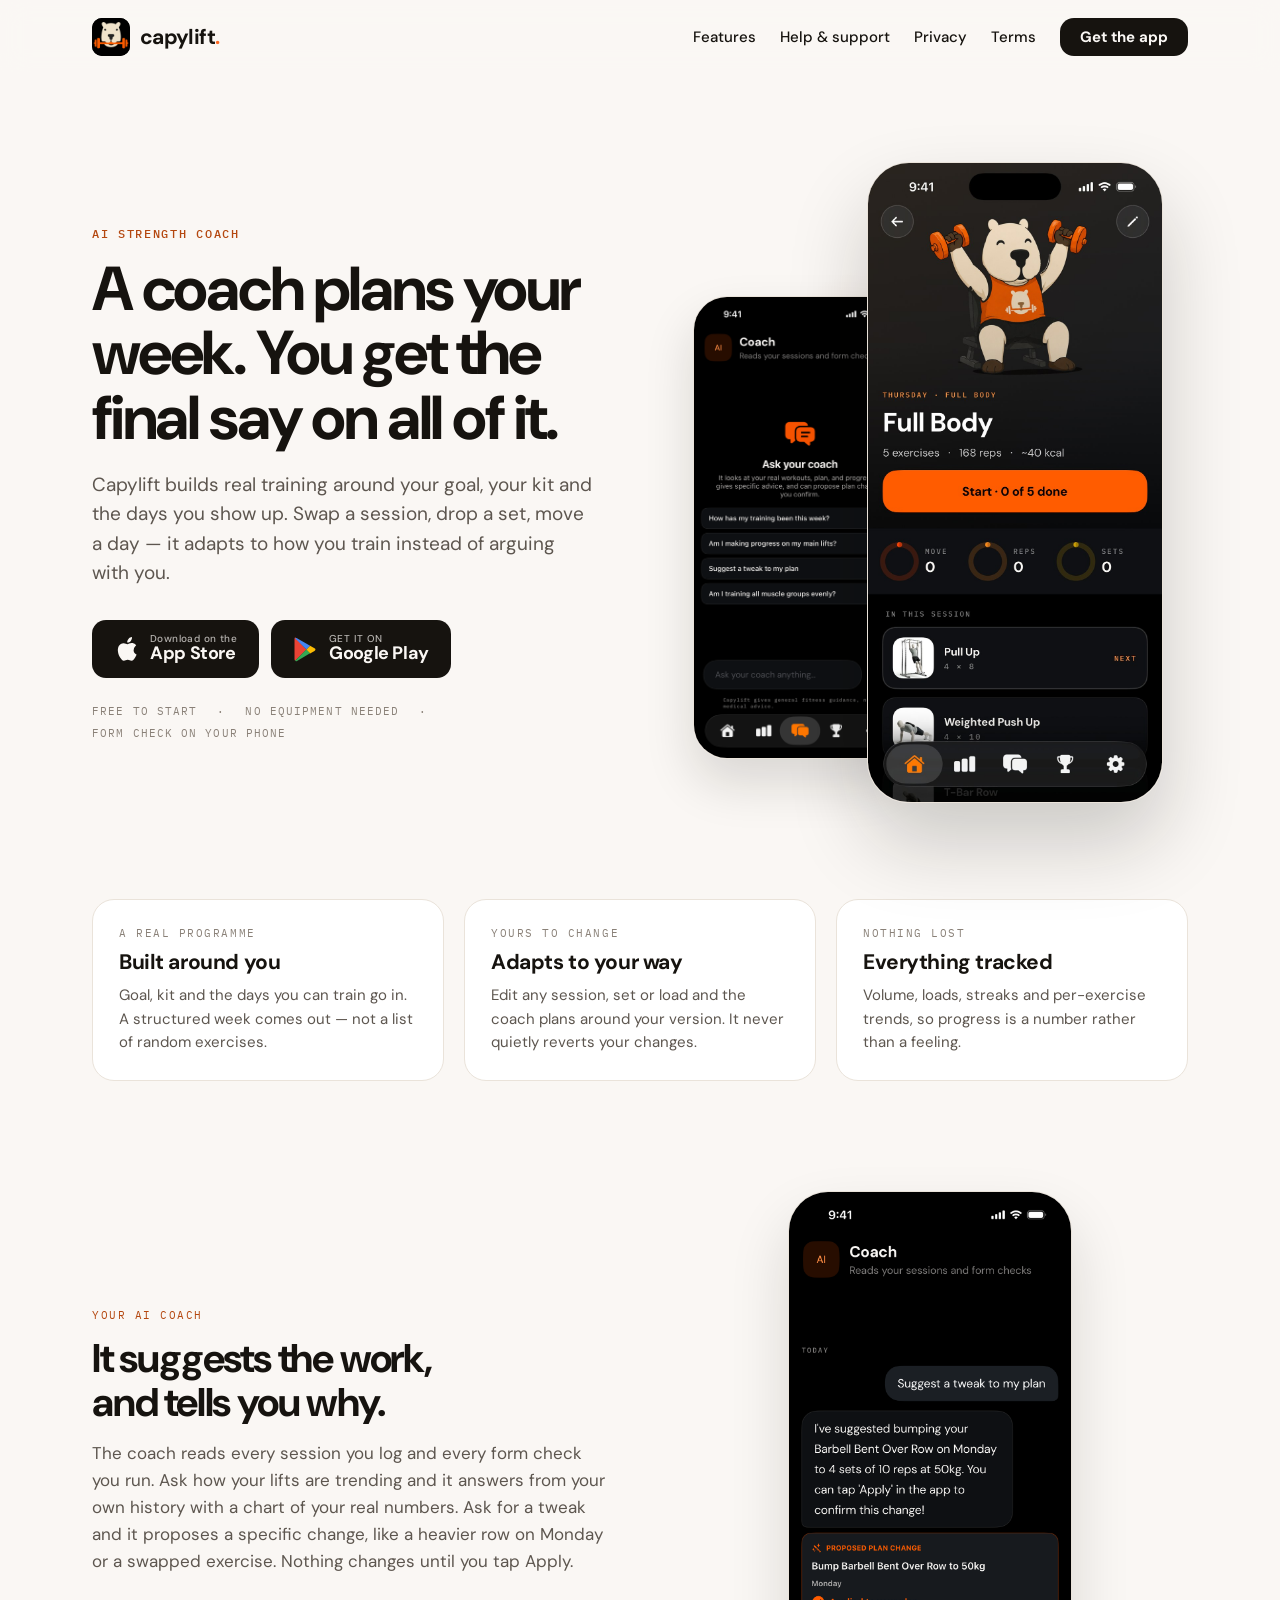
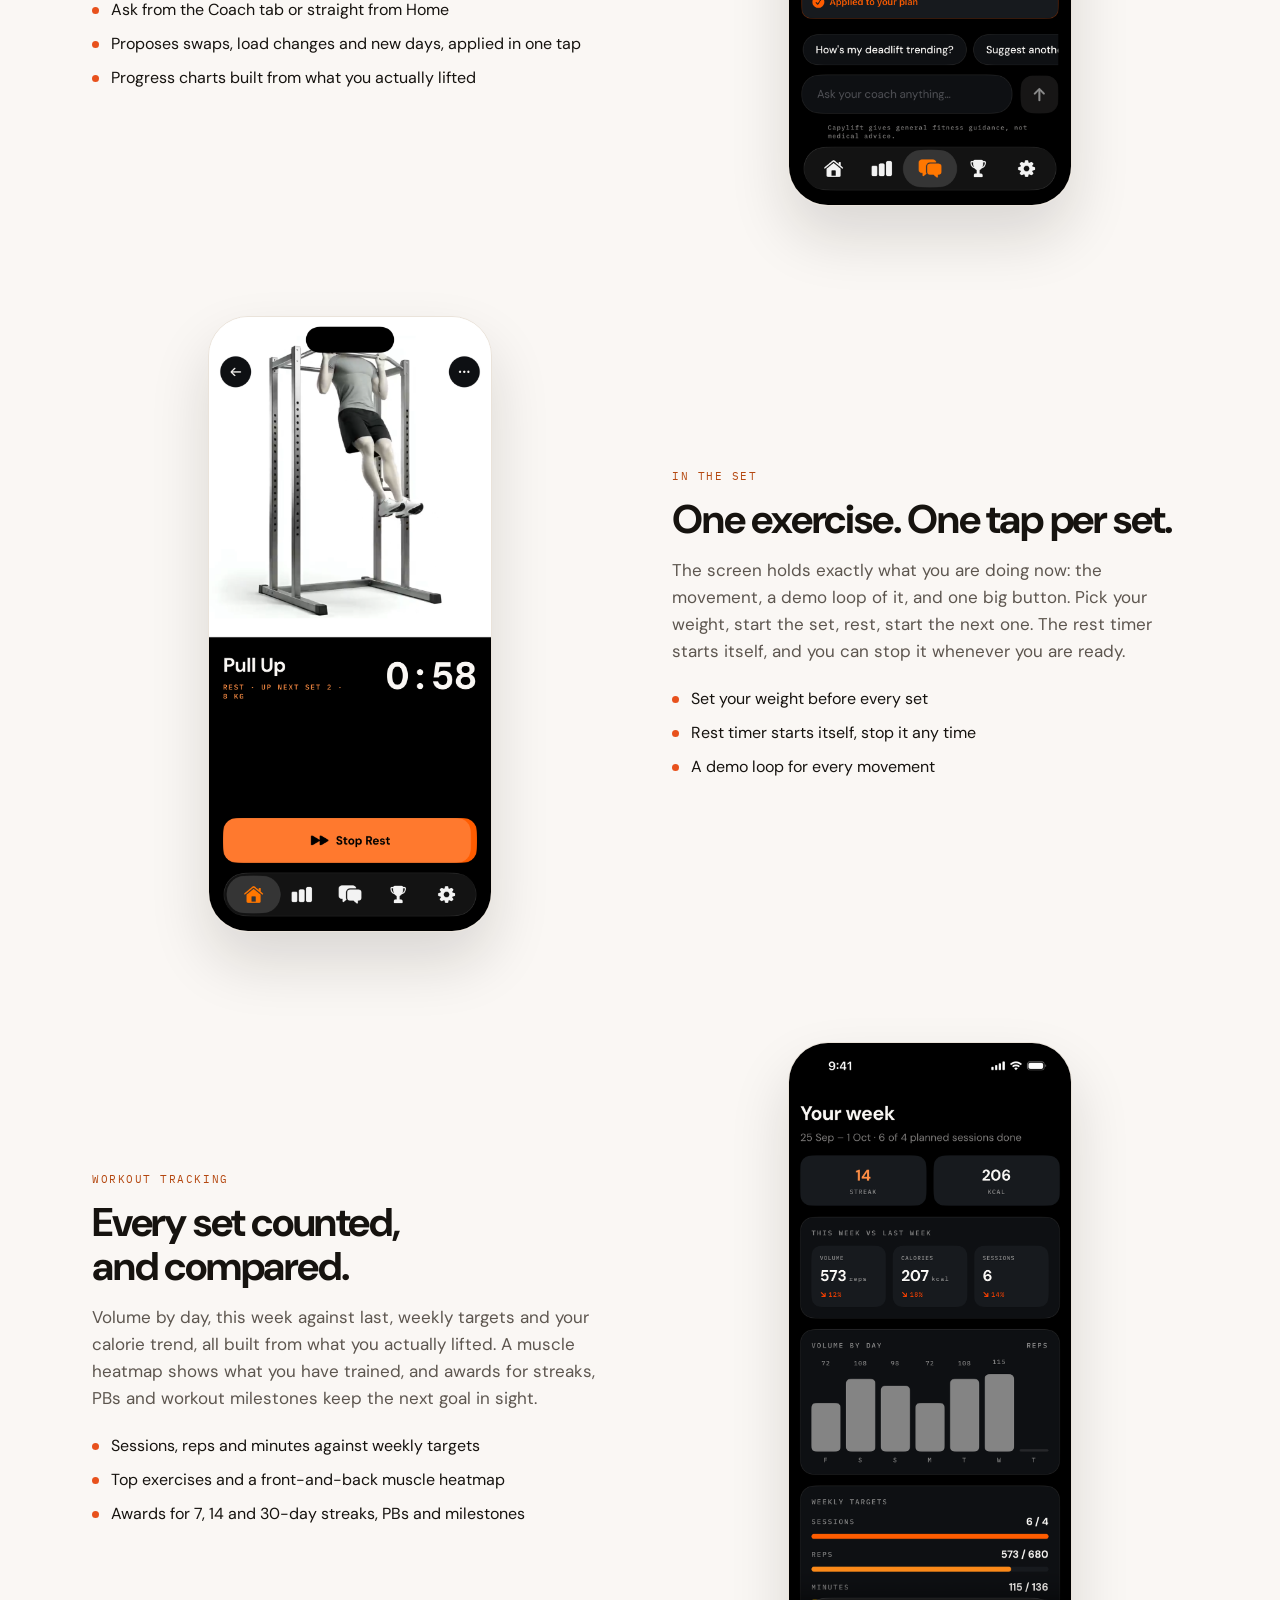
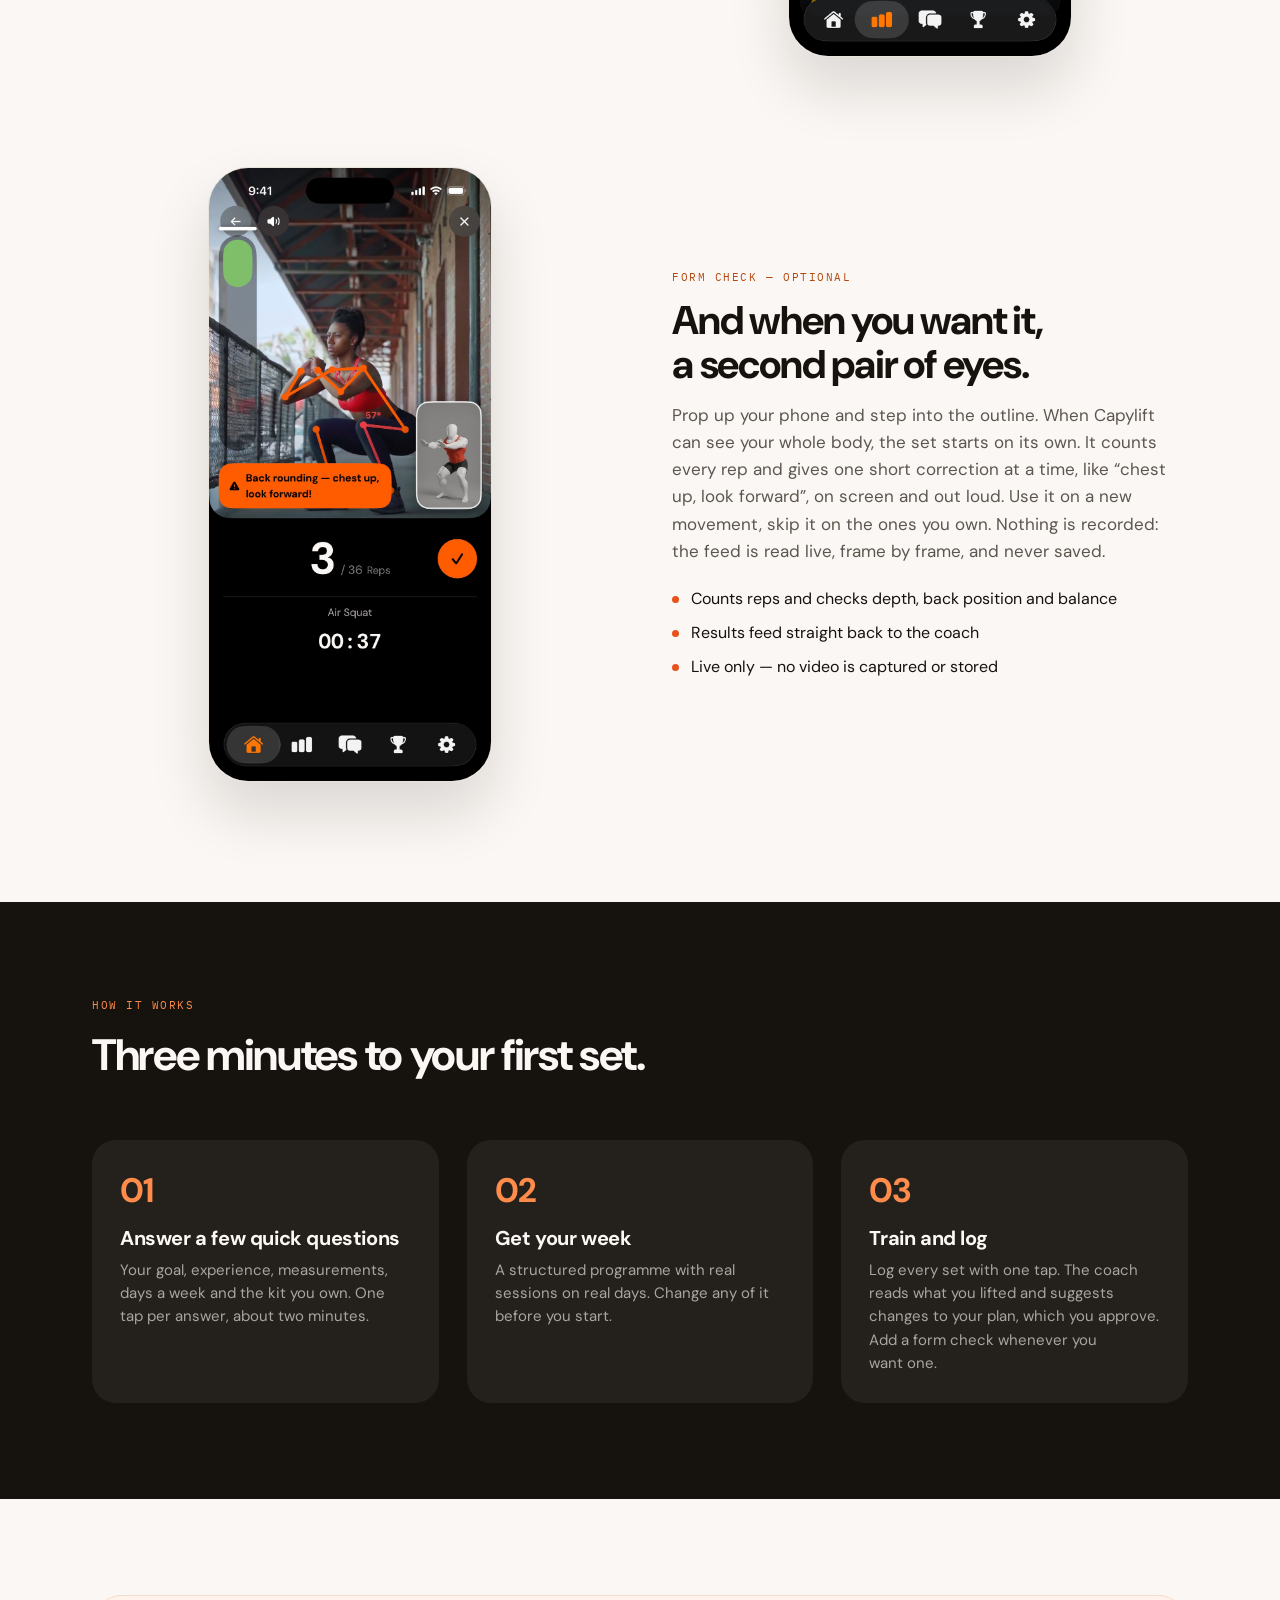
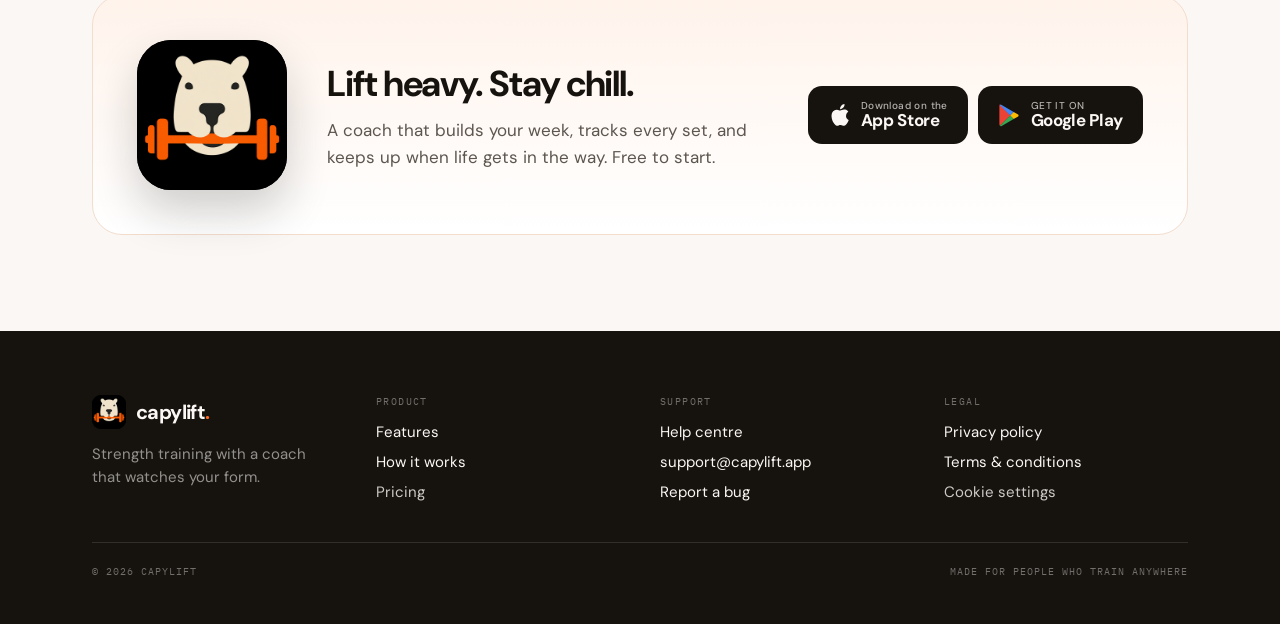
==== commit 9b42f7db: "Update screenshots and copy to match the current app Replace the old light-theme screenshots with cu" ====
--- a/index.html
+++ b/index.html
@@ -5,10 +5,10 @@
 <meta name="viewport" content="width=device-width, initial-scale=1">
 <title>Capylift — Your AI strength coach</title>
 <meta name="description" content="Capylift builds real training around your goal, your kit and the days you show up. A coach plans your week — you get the final say on all of it.">
-<link rel="icon" type="image/png" href="assets/logo.png">
+<link rel="icon" type="image/png" href="/assets/logo.png">
 <meta property="og:title" content="Capylift — Your AI strength coach">
 <meta property="og:description" content="A coach plans your week. You get the final say on all of it.">
-<meta property="og:image" content="assets/logo.png">
+<meta property="og:image" content="/assets/logo.png">
 <meta property="og:type" content="website">
 
 <link rel="preconnect" href="https://fonts.googleapis.com">
@@ -32,9 +32,6 @@
   .plain { color:inherit; }
   .plain:hover { color:inherit; }
 
-  /* hash routing */
-  .route { display:none; }
-  .route.active { display:block; }
 
 </style>
 </head>
@@ -42,25 +39,24 @@
 
 <div style="min-height:100vh; display:flex; flex-direction:column;">
 
-  <header style="position:sticky; top:0; z-index:50; background:rgba(250,247,244,0.88); backdrop-filter:blur(14px); -webkit-backdrop-filter:blur(14px);">
+<header style="position:sticky; top:0; z-index:50; background:rgba(250,247,244,0.88); backdrop-filter:blur(14px); -webkit-backdrop-filter:blur(14px);">
     <div style="max-width:1160px; margin:0 auto; padding:12px clamp(16px,4vw,32px); min-height:74px; display:flex; align-items:center; flex-wrap:wrap; gap:16px 28px;">
-      <a href="#home" class="plain" style="display:flex; align-items:center; gap:10px; margin-right:auto;">
-        <span style="width:38px; height:38px; flex:none; border-radius:10px; background:#000000; overflow:hidden; display:flex;"><img src="assets/logo.png" alt="Capylift" style="width:38px; height:38px; object-fit:contain; display:block;"></span>
+      <a href="/" class="plain" style="display:flex; align-items:center; gap:10px; margin-right:auto;">
+        <span style="width:38px; height:38px; flex:none; border-radius:10px; background:#000000; overflow:hidden; display:flex;"><img src="/assets/logo.png" alt="Capylift" style="width:38px; height:38px; object-fit:contain; display:block;"></span>
         <span style="font-size:21px; font-weight:700; letter-spacing:-0.03em;">capylift<span style="color:#FF6A24;">.</span></span>
       </a>
       <nav style="display:flex; align-items:center; flex-wrap:wrap; gap:12px 24px;">
-        <a href="#home" data-nav="home" class="navlink plain">Features</a>
-        <a href="#support" data-nav="support" class="navlink plain">Help &amp; support</a>
-        <a href="#privacy" data-nav="privacy" class="navlink plain">Privacy</a>
-        <a href="#terms" data-nav="terms" class="navlink plain">Terms</a>
-        <div class="btn-dark" style="height:38px; padding:0 20px; border-radius:14px; background:#16130F; color:#FAF7F4; display:flex; align-items:center; font-size:15px; font-weight:700; cursor:pointer;">Get the app</div>
+        <a href="/" data-nav="home" class="navlink plain active">Features</a>
+        <a href="/support/" data-nav="support" class="navlink plain">Help &amp; support</a>
+        <a href="/privacy/" data-nav="privacy" class="navlink plain">Privacy</a>
+        <a href="/terms/" data-nav="terms" class="navlink plain">Terms</a>
+        <a href="https://apps.apple.com/gb/app/capylift-ai-fitness-trainer/id6780143263" target="_blank" rel="noopener" aria-label="Get the app" class="btn-dark" style="height:38px; padding:0 20px; border-radius:14px; background:#16130F; color:#FAF7F4; display:flex; align-items:center; font-size:15px; font-weight:700; cursor:pointer;">Get the app</a>
       </nav>
     </div>
   </header>
 
   <main style="flex:1;">
 
-    <!-- ======================= HOME ======================= -->
     <div class="route" id="route-home">
 
       <section style="max-width:1160px; margin:0 auto; padding:clamp(48px,7vw,88px) clamp(20px,4vw,32px) 0; display:grid; grid-template-columns:repeat(auto-fit,minmax(min(340px,100%),1fr)); gap:clamp(32px,5vw,56px); align-items:center;">
@@ -69,33 +65,33 @@
           <h1 style="margin:16px 0 0; font-size:clamp(34px,5.4vw,62px); line-height:1.04; font-weight:700; letter-spacing:-0.035em; text-wrap:balance;">A coach plans your week. You get the final say on all of it.</h1>
           <p style="margin:20px 0 0; font-size:clamp(16px,1.8vw,19px); line-height:1.55; color:#5D564F; max-width:52ch; text-wrap:pretty;">Capylift builds real training around your goal, your kit and the days you show up. Swap a session, drop a set, move a day — it adapts to how you train instead of arguing with you.</p>
           <div style="display:flex; flex-wrap:wrap; gap:12px; margin-top:32px;">
-            <div class="btn-dark" style="height:58px; padding:0 22px; border-radius:14px; background:#16130F; color:#FAF7F4; display:flex; align-items:center; gap:12px; cursor:pointer;">
+            <a href="https://apps.apple.com/gb/app/capylift-ai-fitness-trainer/id6780143263" target="_blank" rel="noopener" aria-label="Download on the App Store" class="btn-dark" style="height:58px; padding:0 22px; border-radius:14px; background:#16130F; color:#FAF7F4; display:flex; align-items:center; gap:12px; cursor:pointer;">
               <svg width="24" height="28" viewBox="0 0 24 28" fill="currentColor" aria-hidden="true" style="flex:none;"><path d="M19.7 14.9c0-3 2.4-4.4 2.5-4.5-1.4-2-3.5-2.3-4.3-2.3-1.8-.2-3.5 1.1-4.5 1.1-.9 0-2.3-1.1-3.8-1-2 0-3.8 1.1-4.8 2.9-2 3.5-.5 8.8 1.5 11.7 1 1.4 2.1 3 3.6 2.9 1.5-.1 2-.9 3.8-.9s2.3.9 3.8.9c1.6 0 2.6-1.4 3.5-2.9 1.1-1.6 1.6-3.2 1.6-3.3 0 0-3-1.2-3-4.6zM16.8 5.9c.8-1 1.4-2.4 1.2-3.8-1.2.1-2.7.8-3.5 1.8-.8.9-1.5 2.3-1.3 3.7 1.3.1 2.7-.7 3.6-1.7z"></path></svg>
               <span style="display:flex; flex-direction:column; align-items:flex-start; line-height:1.1;">
                 <span style="font-size:10px; font-weight:500; letter-spacing:0.04em; opacity:0.7;">Download on the</span>
                 <span style="font-size:18px; font-weight:700; letter-spacing:-0.02em;">App Store</span>
               </span>
-            </div>
-            <div class="btn-dark" style="height:58px; padding:0 22px; border-radius:14px; background:#16130F; color:#FAF7F4; display:flex; align-items:center; gap:12px; cursor:pointer;">
+            </a>
+            <a href="https://apps.apple.com/gb/app/capylift-ai-fitness-trainer/id6780143263" target="_blank" rel="noopener" aria-label="GET IT ON Google Play" class="btn-dark" style="height:58px; padding:0 22px; border-radius:14px; background:#16130F; color:#FAF7F4; display:flex; align-items:center; gap:12px; cursor:pointer;">
               <svg width="24" height="26" viewBox="0 0 24 26" aria-hidden="true" style="flex:none;"><path d="M2.1 1.3C1.7 1.7 1.5 2.3 1.5 3.1v19.8c0 .8.2 1.4.6 1.8l.1.1L13.3 13.7v-.3L2.2 1.2l-.1.1z" fill="#EA4335"></path><path d="M17 17.4l-3.7-3.7v-.3l3.7-3.7.1.1 4.4 2.5c1.3.7 1.3 1.9 0 2.6l-4.4 2.5h-.1z" fill="#FBBC04"></path><path d="M17.1 17.3L13.3 13.5 2.1 24.8c.4.5 1.1.5 1.9.1l13.1-7.6z" fill="#34A853"></path><path d="M17.1 9.8L4 2.2c-.8-.4-1.5-.4-1.9.1l11.2 11.2 3.8-3.7z" fill="#4285F4"></path></svg>
               <span style="display:flex; flex-direction:column; align-items:flex-start; line-height:1.1;">
                 <span style="font-size:10px; font-weight:500; letter-spacing:0.04em; opacity:0.7;">GET IT ON</span>
                 <span style="font-size:18px; font-weight:700; letter-spacing:-0.02em;">Google Play</span>
               </span>
-            </div>
+            </a>
           </div>
           <div style="display:flex; flex-wrap:wrap; align-items:center; gap:8px 20px; margin-top:26px; font-family:'IBM Plex Mono',monospace; font-size:11px; letter-spacing:0.1em; color:#8A8178;">
-            <span>FREE TO START</span><span>·</span><span>NO EQUIPMENT NEEDED</span><span>·</span><span>ADAPTS EVERY WEEK</span>
+            <span>FREE TO START</span><span>·</span><span>NO EQUIPMENT NEEDED</span><span>·</span><span>FORM CHECK ON YOUR PHONE</span>
           </div>
         </div>
         <div style="position:relative; display:flex; justify-content:center;">
           <div style="position:absolute; width:min(460px,90%); aspect-ratio:1; border-radius:50%; top:50%; left:50%; transform:translate(-50%,-50%); background:radial-gradient(circle, rgba(255,106,36,0.18) 0%, rgba(255,106,36,0.05) 48%, transparent 70%);"></div>
           <div style="position:relative; display:flex; flex-wrap:wrap; justify-content:center; align-items:flex-end; gap:16px;">
             <div style="width:min(214px,44%); border-radius:34px; overflow:hidden; border:1px solid #EAE3DA; box-shadow:0 24px 50px rgba(22,19,15,0.14); margin-right:-56px; margin-bottom:44px;">
-              <img src="assets/coach2.png" alt="Capylift AI coach" style="width:100%; display:block;">
+              <img src="/assets/coach2.png" alt="Capylift AI coach" style="width:100%; display:block;">
             </div>
             <div style="position:relative; width:min(296px,60%); border-radius:42px; overflow:hidden; border:1px solid #EAE3DA; box-shadow:0 40px 80px rgba(22,19,15,0.2); z-index:2;">
-              <img src="assets/session1.png" alt="Today's session" style="width:100%; display:block;">
+              <img src="/assets/session1.jpg" alt="Today's session" style="width:100%; display:block;">
             </div>
           </div>
         </div>
@@ -127,16 +123,16 @@
           <div style="order:1;">
             <div style="font-family:'IBM Plex Mono',monospace; font-size:11px; letter-spacing:0.14em; color:#B4470F;">YOUR AI COACH</div>
             <h2 style="margin:14px 0 0; font-size:clamp(28px,3.8vw,40px); line-height:1.1; font-weight:700; letter-spacing:-0.03em; text-wrap:balance;">It suggests the work, and tells you why.</h2>
-            <p style="margin:16px 0 0; font-size:17px; line-height:1.6; color:#5D564F; text-wrap:pretty;">The coach reads every session you log and every check you run. When squats felt heavy on Wednesday it offers a lighter set today — and says what it noticed. Ask it anything and it answers from your own history, not a generic template.</p>
-            <div style="display:flex; flex-direction:column; gap:10px; margin-top:22px;">
-              <div style="display:flex; gap:12px; align-items:flex-start;"><span style="width:7px; height:7px; border-radius:7px; background:#E8511C; margin-top:9px; flex:none;"></span><span style="font-size:16px; line-height:1.5; color:#16130F;">Reachable from every screen, not buried in a tab</span></div>
-              <div style="display:flex; gap:12px; align-items:flex-start;"><span style="width:7px; height:7px; border-radius:7px; background:#E8511C; margin-top:9px; flex:none;"></span><span style="font-size:16px; line-height:1.5; color:#16130F;">Suggests swaps, deloads and progressions in one tap</span></div>
-              <div style="display:flex; gap:12px; align-items:flex-start;"><span style="width:7px; height:7px; border-radius:7px; background:#E8511C; margin-top:9px; flex:none;"></span><span style="font-size:16px; line-height:1.5; color:#16130F;">Cues are physical and specific, never cheerleading</span></div>
+            <p style="margin:16px 0 0; font-size:17px; line-height:1.6; color:#5D564F; text-wrap:pretty;">The coach reads every session you log and every form check you run. Ask how your lifts are trending and it answers from your own history with a chart of your real numbers. Ask for a tweak and it proposes a specific change, like a heavier row on Monday or a swapped exercise. Nothing changes until you tap Apply.</p>
+            <div style="display:flex; flex-direction:column; gap:10px; margin-top:22px;">
+              <div style="display:flex; gap:12px; align-items:flex-start;"><span style="width:7px; height:7px; border-radius:7px; background:#E8511C; margin-top:9px; flex:none;"></span><span style="font-size:16px; line-height:1.5; color:#16130F;">Ask from the Coach tab or straight from Home</span></div>
+              <div style="display:flex; gap:12px; align-items:flex-start;"><span style="width:7px; height:7px; border-radius:7px; background:#E8511C; margin-top:9px; flex:none;"></span><span style="font-size:16px; line-height:1.5; color:#16130F;">Proposes swaps, load changes and new days, applied in one tap</span></div>
+              <div style="display:flex; gap:12px; align-items:flex-start;"><span style="width:7px; height:7px; border-radius:7px; background:#E8511C; margin-top:9px; flex:none;"></span><span style="font-size:16px; line-height:1.5; color:#16130F;">Progress charts built from what you actually lifted</span></div>
             </div>
           </div>
           <div style="order:2; display:flex; justify-content:center;">
             <div style="width:min(284px,100%); border-radius:40px; overflow:hidden; border:1px solid #EAE3DA; box-shadow:0 30px 60px rgba(22,19,15,0.14);">
-              <img src="assets/coach1.png" alt="It suggests the work, and tells you why." style="width:100%; display:block;">
+              <img src="/assets/coach1.png" alt="It suggests the work, and tells you why." style="width:100%; display:block;">
             </div>
           </div>
         </div>
@@ -145,16 +141,16 @@
           <div style="order:2;">
             <div style="font-family:'IBM Plex Mono',monospace; font-size:11px; letter-spacing:0.14em; color:#B4470F;">IN THE SET</div>
             <h2 style="margin:14px 0 0; font-size:clamp(28px,3.8vw,40px); line-height:1.1; font-weight:700; letter-spacing:-0.03em; text-wrap:balance;">One exercise. One tap per set.</h2>
-            <p style="margin:16px 0 0; font-size:17px; line-height:1.6; color:#5D564F; text-wrap:pretty;">The screen holds exactly what you are doing now: the movement, a demo loop of it, and your sets. Tap a row to log it, the rest timer starts itself, and you skip it whenever you are ready.</p>
-            <div style="display:flex; flex-direction:column; gap:10px; margin-top:22px;">
-              <div style="display:flex; gap:12px; align-items:flex-start;"><span style="width:7px; height:7px; border-radius:7px; background:#E8511C; margin-top:9px; flex:none;"></span><span style="font-size:16px; line-height:1.5; color:#16130F;">Change template, week or one exercise</span></div>
-              <div style="display:flex; gap:12px; align-items:flex-start;"><span style="width:7px; height:7px; border-radius:7px; background:#E8511C; margin-top:9px; flex:none;"></span><span style="font-size:16px; line-height:1.5; color:#16130F;">Rest timer runs itself — skip it any time</span></div>
+            <p style="margin:16px 0 0; font-size:17px; line-height:1.6; color:#5D564F; text-wrap:pretty;">The screen holds exactly what you are doing now: the movement, a demo loop of it, and one big button. Pick your weight, start the set, rest, start the next one. The rest timer starts itself, and you can stop it whenever you are ready.</p>
+            <div style="display:flex; flex-direction:column; gap:10px; margin-top:22px;">
+              <div style="display:flex; gap:12px; align-items:flex-start;"><span style="width:7px; height:7px; border-radius:7px; background:#E8511C; margin-top:9px; flex:none;"></span><span style="font-size:16px; line-height:1.5; color:#16130F;">Set your weight before every set</span></div>
+              <div style="display:flex; gap:12px; align-items:flex-start;"><span style="width:7px; height:7px; border-radius:7px; background:#E8511C; margin-top:9px; flex:none;"></span><span style="font-size:16px; line-height:1.5; color:#16130F;">Rest timer starts itself, stop it any time</span></div>
               <div style="display:flex; gap:12px; align-items:flex-start;"><span style="width:7px; height:7px; border-radius:7px; background:#E8511C; margin-top:9px; flex:none;"></span><span style="font-size:16px; line-height:1.5; color:#16130F;">A demo loop for every movement</span></div>
             </div>
           </div>
           <div style="order:1; display:flex; justify-content:center;">
             <div style="width:min(284px,100%); border-radius:40px; overflow:hidden; border:1px solid #EAE3DA; box-shadow:0 30px 60px rgba(22,19,15,0.14);">
-              <img src="assets/session2.png" alt="Prefer it your way? Change anything." style="width:100%; display:block;">
+              <img src="/assets/session2.png" alt="Prefer it your way? Change anything." style="width:100%; display:block;">
             </div>
           </div>
         </div>
@@ -163,16 +159,16 @@
           <div style="order:1;">
             <div style="font-family:'IBM Plex Mono',monospace; font-size:11px; letter-spacing:0.14em; color:#B4470F;">WORKOUT TRACKING</div>
             <h2 style="margin:14px 0 0; font-size:clamp(28px,3.8vw,40px); line-height:1.1; font-weight:700; letter-spacing:-0.03em; text-wrap:balance;">Every set counted, and compared.</h2>
-            <p style="margin:16px 0 0; font-size:17px; line-height:1.6; color:#5D564F; text-wrap:pretty;">Volume by day, weekly targets, and per-exercise trends built from what you actually lifted. Streak awards run from a week to a full year, and locked medals stay visible with a countdown so the next one is always legible.</p>
+            <p style="margin:16px 0 0; font-size:17px; line-height:1.6; color:#5D564F; text-wrap:pretty;">Volume by day, this week against last, weekly targets and your calorie trend, all built from what you actually lifted. A muscle heatmap shows what you have trained, and awards for streaks, PBs and workout milestones keep the next goal in sight.</p>
             <div style="display:flex; flex-direction:column; gap:10px; margin-top:22px;">
               <div style="display:flex; gap:12px; align-items:flex-start;"><span style="width:7px; height:7px; border-radius:7px; background:#E8511C; margin-top:9px; flex:none;"></span><span style="font-size:16px; line-height:1.5; color:#16130F;">Sessions, reps and minutes against weekly targets</span></div>
-              <div style="display:flex; gap:12px; align-items:flex-start;"><span style="width:7px; height:7px; border-radius:7px; background:#E8511C; margin-top:9px; flex:none;"></span><span style="font-size:16px; line-height:1.5; color:#16130F;">Per-exercise progression over time</span></div>
-              <div style="display:flex; gap:12px; align-items:flex-start;"><span style="width:7px; height:7px; border-radius:7px; background:#E8511C; margin-top:9px; flex:none;"></span><span style="font-size:16px; line-height:1.5; color:#16130F;">Awards from 7 days to 12 months</span></div>
+              <div style="display:flex; gap:12px; align-items:flex-start;"><span style="width:7px; height:7px; border-radius:7px; background:#E8511C; margin-top:9px; flex:none;"></span><span style="font-size:16px; line-height:1.5; color:#16130F;">Top exercises and a front-and-back muscle heatmap</span></div>
+              <div style="display:flex; gap:12px; align-items:flex-start;"><span style="width:7px; height:7px; border-radius:7px; background:#E8511C; margin-top:9px; flex:none;"></span><span style="font-size:16px; line-height:1.5; color:#16130F;">Awards for 7, 14 and 30-day streaks, PBs and milestones</span></div>
             </div>
           </div>
           <div style="order:2; display:flex; justify-content:center;">
             <div style="width:min(284px,100%); border-radius:40px; overflow:hidden; border:1px solid #EAE3DA; box-shadow:0 30px 60px rgba(22,19,15,0.14);">
-              <img src="assets/stat.png" alt="Every set counted, and compared." style="width:100%; display:block;">
+              <img src="/assets/stat.png" alt="Every set counted, and compared." style="width:100%; display:block;">
             </div>
           </div>
         </div>
@@ -181,16 +177,16 @@
           <div style="order:2;">
             <div style="font-family:'IBM Plex Mono',monospace; font-size:11px; letter-spacing:0.14em; color:#B4470F;">FORM CHECK — OPTIONAL</div>
             <h2 style="margin:14px 0 0; font-size:clamp(28px,3.8vw,40px); line-height:1.1; font-weight:700; letter-spacing:-0.03em; text-wrap:balance;">And when you want it, a second pair of eyes.</h2>
-            <p style="margin:16px 0 0; font-size:17px; line-height:1.6; color:#5D564F; text-wrap:pretty;">Point the camera at yourself and Capylift grades the set as you do it — one correction at a time, in four words. Use it on a new movement, skip it on the ones you own. Nothing is recorded: the feed is read live, frame by frame, and never saved.</p>
-            <div style="display:flex; flex-direction:column; gap:10px; margin-top:22px;">
-              <div style="display:flex; gap:12px; align-items:flex-start;"><span style="width:7px; height:7px; border-radius:7px; background:#E8511C; margin-top:9px; flex:none;"></span><span style="font-size:16px; line-height:1.5; color:#16130F;">Depth, knee track, hip line and tempo, graded per set</span></div>
+            <p style="margin:16px 0 0; font-size:17px; line-height:1.6; color:#5D564F; text-wrap:pretty;">Prop up your phone and step into the outline. When Capylift can see your whole body, the set starts on its own. It counts every rep and gives one short correction at a time, like “chest up, look forward”, on screen and out loud. Use it on a new movement, skip it on the ones you own. Nothing is recorded: the feed is read live, frame by frame, and never saved.</p>
+            <div style="display:flex; flex-direction:column; gap:10px; margin-top:22px;">
+              <div style="display:flex; gap:12px; align-items:flex-start;"><span style="width:7px; height:7px; border-radius:7px; background:#E8511C; margin-top:9px; flex:none;"></span><span style="font-size:16px; line-height:1.5; color:#16130F;">Counts reps and checks depth, back position and balance</span></div>
               <div style="display:flex; gap:12px; align-items:flex-start;"><span style="width:7px; height:7px; border-radius:7px; background:#E8511C; margin-top:9px; flex:none;"></span><span style="font-size:16px; line-height:1.5; color:#16130F;">Results feed straight back to the coach</span></div>
               <div style="display:flex; gap:12px; align-items:flex-start;"><span style="width:7px; height:7px; border-radius:7px; background:#E8511C; margin-top:9px; flex:none;"></span><span style="font-size:16px; line-height:1.5; color:#16130F;">Live only — no video is captured or stored</span></div>
             </div>
           </div>
           <div style="order:1; display:flex; justify-content:center;">
-            <div style="width:min(284px,100%);">
-              <img src="assets/formcheck.png" alt="And when you want it, a second pair of eyes." style="width:100%; display:block; filter:drop-shadow(0 30px 55px rgba(22,19,15,0.20));">
+            <div style="width:min(284px,100%); border-radius:40px; overflow:hidden; border:1px solid #EAE3DA; box-shadow:0 30px 60px rgba(22,19,15,0.14);">
+              <img src="/assets/formcheck.jpg" alt="Live form check: Capylift tracks your squat and cues you to keep your chest up" style="width:100%; display:block;">
             </div>
           </div>
         </div>
@@ -203,8 +199,8 @@
           <div style="display:grid; grid-template-columns:repeat(auto-fit,minmax(min(258px,100%),1fr)); gap:28px;">
             <div style="padding:28px; border-radius:24px; background:rgba(250,247,244,0.06);">
               <div style="font-size:34px; font-weight:700; letter-spacing:-0.03em; color:#FF8C4B;">01</div>
-              <div style="font-size:20px; font-weight:700; letter-spacing:-0.02em; margin:12px 0 8px;">Answer nine questions</div>
-              <div style="font-size:15px; line-height:1.55; color:rgba(250,247,244,0.62); text-wrap:pretty;">Goal, starting point, measurements, days a week and the kit you own. Two minutes.</div>
+              <div style="font-size:20px; font-weight:700; letter-spacing:-0.02em; margin:12px 0 8px;">Answer a few quick questions</div>
+              <div style="font-size:15px; line-height:1.55; color:rgba(250,247,244,0.62); text-wrap:pretty;">Your goal, experience, measurements, days a week and the kit you own. One tap per answer, about two minutes.</div>
             </div>
             <div style="padding:28px; border-radius:24px; background:rgba(250,247,244,0.06);">
               <div style="font-size:34px; font-weight:700; letter-spacing:-0.03em; color:#FF8C4B;">02</div>
@@ -214,7 +210,7 @@
             <div style="padding:28px; border-radius:24px; background:rgba(250,247,244,0.06);">
               <div style="font-size:34px; font-weight:700; letter-spacing:-0.03em; color:#FF8C4B;">03</div>
               <div style="font-size:20px; font-weight:700; letter-spacing:-0.02em; margin:12px 0 8px;">Train and log</div>
-              <div style="font-size:15px; line-height:1.55; color:rgba(250,247,244,0.62); text-wrap:pretty;">The coach reads what you lifted and rewrites next week around it. Add a form check whenever you want one.</div>
+              <div style="font-size:15px; line-height:1.55; color:rgba(250,247,244,0.62); text-wrap:pretty;">Log every set with one tap. The coach reads what you lifted and suggests changes to your plan, which you approve. Add a form check whenever you want one.</div>
             </div>
           </div>
         </div>
@@ -223,138 +219,39 @@
       <section style="max-width:1160px; margin:0 auto; padding:clamp(56px,8vw,96px) clamp(20px,4vw,32px);">
         <div style="display:flex; flex-wrap:wrap; align-items:center; gap:clamp(24px,4vw,40px); padding:clamp(26px,4vw,44px); border-radius:30px; background:linear-gradient(180deg,#FFF3EB,#FFFFFF); border:1px solid #F3DDCD;">
           <div style="width:150px; height:150px; flex:none; border-radius:34px; background:#000000; overflow:hidden; box-shadow:0 22px 46px rgba(22,19,15,0.20);">
-            <img src="assets/logo.png" alt="" style="width:150px; height:150px; object-fit:contain; display:block; animation:floatY 5s ease-in-out infinite;">
+            <img src="/assets/logo.png" alt="" style="width:150px; height:150px; object-fit:contain; display:block; animation:floatY 5s ease-in-out infinite;">
           </div>
           <div style="flex:1 1 300px; min-width:0;">
             <h2 style="margin:0; font-size:clamp(26px,3.4vw,36px); font-weight:700; letter-spacing:-0.03em; text-wrap:balance;">Lift heavy. Stay chill.</h2>
             <p style="margin:10px 0 0; font-size:17px; line-height:1.55; color:#5D564F; max-width:56ch; text-wrap:pretty;">A coach that builds your week, tracks every set, and keeps up when life gets in the way. Free to start.</p>
           </div>
           <div style="display:flex; flex-wrap:wrap; gap:10px;">
-            <div class="btn-dark" style="height:58px; padding:0 20px; border-radius:14px; background:#16130F; color:#FAF7F4; display:flex; align-items:center; gap:11px; cursor:pointer;">
+            <a href="https://apps.apple.com/gb/app/capylift-ai-fitness-trainer/id6780143263" target="_blank" rel="noopener" aria-label="Download on the App Store" class="btn-dark" style="height:58px; padding:0 20px; border-radius:14px; background:#16130F; color:#FAF7F4; display:flex; align-items:center; gap:11px; cursor:pointer;">
               <svg width="22" height="26" viewBox="0 0 24 28" fill="currentColor" aria-hidden="true" style="flex:none;"><path d="M19.7 14.9c0-3 2.4-4.4 2.5-4.5-1.4-2-3.5-2.3-4.3-2.3-1.8-.2-3.5 1.1-4.5 1.1-.9 0-2.3-1.1-3.8-1-2 0-3.8 1.1-4.8 2.9-2 3.5-.5 8.8 1.5 11.7 1 1.4 2.1 3 3.6 2.9 1.5-.1 2-.9 3.8-.9s2.3.9 3.8.9c1.6 0 2.6-1.4 3.5-2.9 1.1-1.6 1.6-3.2 1.6-3.3 0 0-3-1.2-3-4.6zM16.8 5.9c.8-1 1.4-2.4 1.2-3.8-1.2.1-2.7.8-3.5 1.8-.8.9-1.5 2.3-1.3 3.7 1.3.1 2.7-.7 3.6-1.7z"></path></svg>
               <span style="display:flex; flex-direction:column; align-items:flex-start; line-height:1.1;">
                 <span style="font-size:10px; font-weight:500; letter-spacing:0.04em; opacity:0.7;">Download on the</span>
                 <span style="font-size:17px; font-weight:700; letter-spacing:-0.02em;">App Store</span>
               </span>
-            </div>
-            <div class="btn-dark" style="height:58px; padding:0 20px; border-radius:14px; background:#16130F; color:#FAF7F4; display:flex; align-items:center; gap:11px; cursor:pointer;">
+            </a>
+            <a href="https://apps.apple.com/gb/app/capylift-ai-fitness-trainer/id6780143263" target="_blank" rel="noopener" aria-label="GET IT ON Google Play" class="btn-dark" style="height:58px; padding:0 20px; border-radius:14px; background:#16130F; color:#FAF7F4; display:flex; align-items:center; gap:11px; cursor:pointer;">
               <svg width="22" height="24" viewBox="0 0 24 26" aria-hidden="true" style="flex:none;"><path d="M2.1 1.3C1.7 1.7 1.5 2.3 1.5 3.1v19.8c0 .8.2 1.4.6 1.8l.1.1L13.3 13.7v-.3L2.2 1.2l-.1.1z" fill="#EA4335"></path><path d="M17 17.4l-3.7-3.7v-.3l3.7-3.7.1.1 4.4 2.5c1.3.7 1.3 1.9 0 2.6l-4.4 2.5h-.1z" fill="#FBBC04"></path><path d="M17.1 17.3L13.3 13.5 2.1 24.8c.4.5 1.1.5 1.9.1l13.1-7.6z" fill="#34A853"></path><path d="M17.1 9.8L4 2.2c-.8-.4-1.5-.4-1.9.1l11.2 11.2 3.8-3.7z" fill="#4285F4"></path></svg>
               <span style="display:flex; flex-direction:column; align-items:flex-start; line-height:1.1;">
                 <span style="font-size:10px; font-weight:500; letter-spacing:0.04em; opacity:0.7;">GET IT ON</span>
                 <span style="font-size:17px; font-weight:700; letter-spacing:-0.02em;">Google Play</span>
               </span>
-            </div>
-          </div>
-        </div>
-      </section>
-    </div>
-
-    <!-- ======================= SUPPORT ======================= -->
-    <div class="route" id="route-support">
-      <div style="max-width:1160px; margin:0 auto; padding:clamp(44px,6vw,72px) clamp(20px,4vw,32px) clamp(64px,8vw,96px);">
-        <div style="font-family:'IBM Plex Mono',monospace; font-size:12px; letter-spacing:0.14em; color:#8A8178;">HELP &amp; SUPPORT</div>
-        <h1 style="margin:14px 0 0; font-size:clamp(30px,4.6vw,48px); font-weight:700; letter-spacing:-0.03em; text-wrap:balance;">Something not working? Start here.</h1>
-        <p style="margin:14px 0 0; font-size:18px; line-height:1.55; color:#5D564F; max-width:60ch; text-wrap:pretty;">Most questions are about how the coach builds your plan, and what happens to your data. Both are answered below.</p>
-
-        <div style="display:grid; grid-template-columns:repeat(auto-fit,minmax(min(258px,100%),1fr)); gap:16px; margin:40px 0 56px;">
-          <div style="padding:24px; background:#FFFFFF; border:1px solid #EAE3DA; border-radius:22px;">
-            <div style="font-family:'IBM Plex Mono',monospace; font-size:11px; letter-spacing:0.14em; color:#8A8178;">EMAIL</div>
-            <div style="font-size:19px; font-weight:700; letter-spacing:-0.02em; margin:8px 0 6px;">Talk to a human</div>
-            <div style="font-size:15px; line-height:1.5; color:#5D564F; text-wrap:pretty;">Every message is read by someone on the team. Replies within one working day.</div>
-            <div style="margin-top:14px; font-size:15px; font-weight:700; color:#E8511C;"><a href="mailto:support@capylift.app">support@capylift.app</a></div>
-          </div>
-          <div style="padding:24px; background:#FFFFFF; border:1px solid #EAE3DA; border-radius:22px;">
-            <div style="font-family:'IBM Plex Mono',monospace; font-size:11px; letter-spacing:0.14em; color:#8A8178;">IN APP</div>
-            <div style="font-size:19px; font-weight:700; letter-spacing:-0.02em; margin:8px 0 6px;">Report a bug</div>
-            <div style="font-size:15px; line-height:1.5; color:#5D564F; text-wrap:pretty;">Settings, then Report a bug. Attaches your device and app version automatically.</div>
-            <div style="margin-top:14px; font-size:15px; font-weight:700; color:#E8511C;">Open Settings</div>
-          </div>
-          <div style="padding:24px; background:#FFFFFF; border:1px solid #EAE3DA; border-radius:22px;">
-            <div style="font-family:'IBM Plex Mono',monospace; font-size:11px; letter-spacing:0.14em; color:#8A8178;">ACCOUNT</div>
-            <div style="font-size:19px; font-weight:700; letter-spacing:-0.02em; margin:8px 0 6px;">Data and deletion</div>
-            <div style="font-size:15px; line-height:1.5; color:#5D564F; text-wrap:pretty;">Export everything we hold, or delete your account outright, from inside the app.</div>
-            <div style="margin-top:14px; font-size:15px; font-weight:700; color:#E8511C;">Settings, then Data</div>
-          </div>
-        </div>
-
-        <div style="display:flex; flex-wrap:wrap; gap:clamp(28px,4vw,56px); align-items:flex-start;">
-          <div style="position:sticky; top:100px; flex:1 1 220px; max-width:280px;">
-            <div style="font-family:'IBM Plex Mono',monospace; font-size:11px; letter-spacing:0.14em; color:#8A8178; margin-bottom:14px;">TOPICS</div>
-            <div style="display:flex; flex-direction:column; gap:8px;">
-              <div style="padding:12px 16px; background:#FFFFFF; border:1px solid #EAE3DA; border-radius:14px; font-size:15px; font-weight:500;">Coaching and plans</div>
-              <div style="padding:12px 16px; background:#FFFFFF; border:1px solid #EAE3DA; border-radius:14px; font-size:15px; font-weight:500;">Tracking</div>
-              <div style="padding:12px 16px; background:#FFFFFF; border:1px solid #EAE3DA; border-radius:14px; font-size:15px; font-weight:500;">Form check</div>
-              <div style="padding:12px 16px; background:#FFFFFF; border:1px solid #EAE3DA; border-radius:14px; font-size:15px; font-weight:500;">Privacy and data</div>
-              <div style="padding:12px 16px; background:#FFFFFF; border:1px solid #EAE3DA; border-radius:14px; font-size:15px; font-weight:500;">Account and billing</div>
-            </div>
-          </div>
-          <div style="display:flex; flex-direction:column; gap:14px; flex:999 1 340px; min-width:0;">
-            <div style="padding:26px 28px; background:#FFFFFF; border:1px solid #EAE3DA; border-radius:22px;"><div style="font-family:'IBM Plex Mono',monospace; font-size:10px; letter-spacing:0.14em; color:#B4470F;">COACHING AND PLANS</div><div style="font-size:20px; font-weight:700; letter-spacing:-0.02em; margin:8px 0 10px; text-wrap:balance;">How does the coach decide what I should do?</div><div style="font-size:16px; line-height:1.6; color:#5D564F; text-wrap:pretty;">It starts from your onboarding answers — goal, experience, measurements, available days and kit — and generates a structured week. From then on it reads what you actually logged: loads, completed sets, missed days and any form checks you ran. Heavy sessions get a deload, skipped days get rescheduled, and new equipment unlocks new movements.</div></div>
-            <div style="padding:26px 28px; background:#FFFFFF; border:1px solid #EAE3DA; border-radius:22px;"><div style="font-family:'IBM Plex Mono',monospace; font-size:10px; letter-spacing:0.14em; color:#B4470F;">COACHING AND PLANS</div><div style="font-size:20px; font-weight:700; letter-spacing:-0.02em; margin:8px 0 10px; text-wrap:balance;">Can I change the plan it gave me?</div><div style="font-size:16px; line-height:1.6; color:#5D564F; text-wrap:pretty;">Yes, all of it. Change template swaps the whole programme; Edit weekly plan changes individual days; and inside any day you can edit sets, reps and load per exercise. Nothing is locked, and the coach adapts to your edits rather than overwriting them.</div></div>
-            <div style="padding:26px 28px; background:#FFFFFF; border:1px solid #EAE3DA; border-radius:22px;"><div style="font-family:'IBM Plex Mono',monospace; font-size:10px; letter-spacing:0.14em; color:#B4470F;">COACHING AND PLANS</div><div style="font-size:20px; font-weight:700; letter-spacing:-0.02em; margin:8px 0 10px; text-wrap:balance;">Do I have to use the camera?</div><div style="font-size:16px; line-height:1.6; color:#5D564F; text-wrap:pretty;">No. Form check is optional and the app works fully without it — plans, logging and tracking all run on what you enter yourself. Turning pose detection off in Settings simply removes the feature.</div></div>
-            <div style="padding:26px 28px; background:#FFFFFF; border:1px solid #EAE3DA; border-radius:22px;"><div style="font-family:'IBM Plex Mono',monospace; font-size:10px; letter-spacing:0.14em; color:#B4470F;">TRACKING</div><div style="font-size:20px; font-weight:700; letter-spacing:-0.02em; margin:8px 0 10px; text-wrap:balance;">What does Capylift track?</div><div style="font-size:16px; line-height:1.6; color:#5D564F; text-wrap:pretty;">Every set, rep and load you log, session length, volume by day, weekly targets, streaks, awards, and per-exercise trends over time. If you connect Apple Health or Garmin it also reads the metrics you authorise there.</div></div>
-            <div style="padding:26px 28px; background:#FFFFFF; border:1px solid #EAE3DA; border-radius:22px;"><div style="font-family:'IBM Plex Mono',monospace; font-size:10px; letter-spacing:0.14em; color:#B4470F;">TRACKING</div><div style="font-size:20px; font-weight:700; letter-spacing:-0.02em; margin:8px 0 10px; text-wrap:balance;">Will a rest day break my streak?</div><div style="font-size:16px; line-height:1.6; color:#5D564F; text-wrap:pretty;">No. Scheduled rest days count as following the plan. The streak only breaks when you skip a day the plan expected you to train.</div></div>
-            <div style="padding:26px 28px; background:#FFFFFF; border:1px solid #EAE3DA; border-radius:22px;"><div style="font-family:'IBM Plex Mono',monospace; font-size:10px; letter-spacing:0.14em; color:#B4470F;">FORM CHECK</div><div style="font-size:20px; font-weight:700; letter-spacing:-0.02em; margin:8px 0 10px; text-wrap:balance;">Is my form check recorded?</div><div style="font-size:16px; line-height:1.6; color:#5D564F; text-wrap:pretty;">No. There is no recording feature — the camera feed is read live on your device, frame by frame, and nothing is written to disk. No video file is created, so there is none to upload, share or delete. What we store is the output: rep counts, joint angles and a score per set.</div></div>
-            <div style="padding:26px 28px; background:#FFFFFF; border:1px solid #EAE3DA; border-radius:22px;"><div style="font-family:'IBM Plex Mono',monospace; font-size:10px; letter-spacing:0.14em; color:#B4470F;">FORM CHECK</div><div style="font-size:20px; font-weight:700; letter-spacing:-0.02em; margin:8px 0 10px; text-wrap:balance;">The camera says it cannot see me.</div><div style="font-size:16px; line-height:1.6; color:#5D564F; text-wrap:pretty;">It needs your whole body in frame, shot from the side, with the phone roughly at hip height. Bright backlighting behind you is the most common cause — turn so the window is in front of you rather than behind.</div></div>
-            <div style="padding:26px 28px; background:#FFFFFF; border:1px solid #EAE3DA; border-radius:22px;"><div style="font-family:'IBM Plex Mono',monospace; font-size:10px; letter-spacing:0.14em; color:#B4470F;">PRIVACY AND DATA</div><div style="font-size:20px; font-weight:700; letter-spacing:-0.02em; margin:8px 0 10px; text-wrap:balance;">How do I export my data?</div><div style="font-size:16px; line-height:1.6; color:#5D564F; text-wrap:pretty;">Settings, then Data, then Export my data. You get sessions, form-check results and your profile as CSV and JSON in one archive, emailed to your account address. Large archives can take up to an hour.</div></div>
-            <div style="padding:26px 28px; background:#FFFFFF; border:1px solid #EAE3DA; border-radius:22px;"><div style="font-family:'IBM Plex Mono',monospace; font-size:10px; letter-spacing:0.14em; color:#B4470F;">ACCOUNT AND BILLING</div><div style="font-size:20px; font-weight:700; letter-spacing:-0.02em; margin:8px 0 10px; text-wrap:balance;">What happens when I delete my account?</div><div style="font-size:16px; line-height:1.6; color:#5D564F; text-wrap:pretty;">Your training history and form-check results are erased and cannot be recovered. Export first if you want a copy — the deletion sheet offers it before you confirm.</div></div>
-          </div>
-        </div>
-      </div>
-    </div>
-
-    <!-- ======================= PRIVACY ======================= -->
-    <div class="route" id="route-privacy">
-      <div style="max-width:820px; margin:0 auto; padding:clamp(44px,6vw,72px) clamp(20px,4vw,32px) clamp(64px,8vw,96px);">
-        <div style="font-family:'IBM Plex Mono',monospace; font-size:12px; letter-spacing:0.14em; color:#8A8178;">PRIVACY POLICY · UPDATED 9 AUGUST 2026</div>
-        <h1 style="margin:14px 0 0; font-size:clamp(28px,4.4vw,46px); font-weight:700; letter-spacing:-0.03em; text-wrap:balance;">What we collect, and what never leaves your phone.</h1>
-        <div style="margin:26px 0 44px; padding:22px 24px; background:#FFF3EB; border:1px solid #F3DDCD; border-radius:20px;">
-          <div style="font-family:'IBM Plex Mono',monospace; font-size:10px; letter-spacing:0.14em; color:#B4470F;">THE SHORT VERSION</div>
-          <div style="font-size:17px; line-height:1.6; margin-top:8px; text-wrap:pretty;">Form check reads your camera live on your own device and records nothing — there is no video file at any point. We store the numbers it produces — angles, rep counts, scores — because that is what your coach reasons about. We do not sell anything to anyone.</div>
-        </div>
-        <div style="display:flex; flex-direction:column; gap:36px;">
-          <div><h2 style="margin:0 0 10px; font-size:24px; font-weight:700; letter-spacing:-0.02em;">What we collect</h2><div style="font-size:17px; line-height:1.65; color:#5D564F; text-wrap:pretty;">Account details you give us (name, email, sign-in method), the profile figures used to size your plan (age, sex, height, weight), everything you log while training, and the numeric output of form check. If you connect a service like Apple Health or Garmin we also receive the metrics you authorise there.</div></div>
-          <div><h2 style="margin:0 0 10px; font-size:24px; font-weight:700; letter-spacing:-0.02em;">What we never collect</h2><div style="font-size:17px; line-height:1.65; color:#5D564F; text-wrap:pretty;">Video or images of you. Form check reads the camera feed live on your device and writes nothing to disk — no recording is made, so no footage exists to upload, share or leak. There is no setting that changes this.</div></div>
-          <div><h2 style="margin:0 0 10px; font-size:24px; font-weight:700; letter-spacing:-0.02em;">Why we hold it</h2><div style="font-size:17px; line-height:1.65; color:#5D564F; text-wrap:pretty;">To build and adjust your plan, to score your form, to run streaks and awards, and to keep your history available across your devices. Your coach reasons over this data — without it the app cannot personalise anything.</div></div>
-          <div><h2 style="margin:0 0 10px; font-size:24px; font-weight:700; letter-spacing:-0.02em;">Who else sees it</h2><div style="font-size:17px; line-height:1.65; color:#5D564F; text-wrap:pretty;">Nobody outside the service. We use processors for hosting, crash reporting and email delivery, each bound to handle data only on our instructions. We do not sell personal data, and we do not share it with advertisers.</div></div>
-          <div><h2 style="margin:0 0 10px; font-size:24px; font-weight:700; letter-spacing:-0.02em;">How long we keep it</h2><div style="font-size:17px; line-height:1.65; color:#5D564F; text-wrap:pretty;">For as long as your account exists. Deleting your account erases your training history and form-check results. Backups age out within thirty days. Anonymised, aggregated statistics that cannot identify you may be retained.</div></div>
-          <div><h2 style="margin:0 0 10px; font-size:24px; font-weight:700; letter-spacing:-0.02em;">Your controls</h2><div style="font-size:17px; line-height:1.65; color:#5D564F; text-wrap:pretty;">Export everything we hold from Settings, then Data. Delete your account from the same place. You can disconnect any connected app at any time, and turning off pose detection stops form check entirely without affecting the rest of the app.</div></div>
-          <div><h2 style="margin:0 0 10px; font-size:24px; font-weight:700; letter-spacing:-0.02em;">Children</h2><div style="font-size:17px; line-height:1.65; color:#5D564F; text-wrap:pretty;">Capylift is not intended for anyone under 16, and we do not knowingly collect data from children. If you believe a child has created an account, write to <a href="mailto:privacy@capylift.app">privacy@capylift.app</a> and we will remove it.</div></div>
-          <div><h2 style="margin:0 0 10px; font-size:24px; font-weight:700; letter-spacing:-0.02em;">Changes and contact</h2><div style="font-size:17px; line-height:1.65; color:#5D564F; text-wrap:pretty;">Material changes are announced in the app before they take effect. Questions, requests and complaints go to <a href="mailto:privacy@capylift.app">privacy@capylift.app</a>.</div></div>
-        </div>
-      </div>
-    </div>
-
-    <!-- ======================= TERMS ======================= -->
-    <div class="route" id="route-terms">
-      <div style="max-width:820px; margin:0 auto; padding:clamp(44px,6vw,72px) clamp(20px,4vw,32px) clamp(64px,8vw,96px);">
-        <div style="font-family:'IBM Plex Mono',monospace; font-size:12px; letter-spacing:0.14em; color:#8A8178;">TERMS &amp; CONDITIONS · UPDATED 9 AUGUST 2026</div>
-        <h1 style="margin:14px 0 0; font-size:clamp(28px,4.4vw,46px); font-weight:700; letter-spacing:-0.03em; text-wrap:balance;">The agreement between you and Capylift.</h1>
-        <div style="margin:26px 0 44px; padding:22px 24px; background:#FFFFFF; border:1px solid #EAE3DA; border-radius:20px;">
-          <div style="font-size:17px; line-height:1.6; color:#5D564F; text-wrap:pretty;">Capylift coaches, it does not diagnose. Nothing here is medical advice, and the app is not a substitute for a doctor or a qualified trainer.</div>
-        </div>
-        <div style="display:flex; flex-direction:column; gap:36px;">
-          <div><h2 style="margin:0 0 10px; font-size:24px; font-weight:700; letter-spacing:-0.02em;">1. Accepting these terms</h2><div style="font-size:17px; line-height:1.65; color:#5D564F; text-wrap:pretty;">By creating an account or using Capylift you agree to these terms. If you are using the app on behalf of an organisation, you confirm you are authorised to accept on its behalf.</div></div>
-          <div><h2 style="margin:0 0 10px; font-size:24px; font-weight:700; letter-spacing:-0.02em;">2. Capylift is not medical advice</h2><div style="font-size:17px; line-height:1.65; color:#5D564F; text-wrap:pretty;">The app generates training plans and form feedback from sensor data and your stated goals. It does not diagnose, treat or monitor any medical condition. Consult a doctor before starting a new exercise programme, particularly if you are pregnant, injured, or managing a heart, joint or metabolic condition.</div></div>
-          <div><h2 style="margin:0 0 10px; font-size:24px; font-weight:700; letter-spacing:-0.02em;">3. Train within your limits</h2><div style="font-size:17px; line-height:1.65; color:#5D564F; text-wrap:pretty;">Form feedback is guidance, not supervision. You are responsible for the loads you select, the environment you train in, and stopping when something hurts. Capylift is not liable for injury arising from exercise you choose to perform.</div></div>
-          <div><h2 style="margin:0 0 10px; font-size:24px; font-weight:700; letter-spacing:-0.02em;">4. Your account</h2><div style="font-size:17px; line-height:1.65; color:#5D564F; text-wrap:pretty;">Keep your sign-in credentials secure and tell us promptly if you believe your account has been accessed by someone else. You are responsible for activity under your account. One person per account.</div></div>
-          <div><h2 style="margin:0 0 10px; font-size:24px; font-weight:700; letter-spacing:-0.02em;">5. Acceptable use</h2><div style="font-size:17px; line-height:1.65; color:#5D564F; text-wrap:pretty;">Do not attempt to reverse engineer the app, scrape it, resell access, or submit content that is unlawful or abusive. We may suspend accounts that do, and remove content that breaches this clause.</div></div>
-          <div><h2 style="margin:0 0 10px; font-size:24px; font-weight:700; letter-spacing:-0.02em;">6. Subscriptions and payment</h2><div style="font-size:17px; line-height:1.65; color:#5D564F; text-wrap:pretty;">Free features remain free. Paid plans renew automatically at the interval shown at purchase until cancelled, and are billed by the app store you bought through. Cancel any time from your store account; access continues to the end of the paid period. Refunds follow the store’s policy.</div></div>
-          <div><h2 style="margin:0 0 10px; font-size:24px; font-weight:700; letter-spacing:-0.02em;">7. Your content</h2><div style="font-size:17px; line-height:1.65; color:#5D564F; text-wrap:pretty;">You keep ownership of what you create — logged sessions and notes. You grant us only the licence needed to store it and show it back to you across your devices.</div></div>
-          <div><h2 style="margin:0 0 10px; font-size:24px; font-weight:700; letter-spacing:-0.02em;">8. Availability and changes</h2><div style="font-size:17px; line-height:1.65; color:#5D564F; text-wrap:pretty;">We aim to keep the service running but do not guarantee uninterrupted availability. Features may change, and we may retire ones that are not working. Material changes to these terms are announced in the app before they take effect.</div></div>
-          <div><h2 style="margin:0 0 10px; font-size:24px; font-weight:700; letter-spacing:-0.02em;">9. Liability</h2><div style="font-size:17px; line-height:1.65; color:#5D564F; text-wrap:pretty;">To the extent permitted by law, Capylift is provided as is, and our liability is limited to the amount you paid us in the twelve months before the claim. Nothing here limits liability that cannot be limited by law.</div></div>
-          <div><h2 style="margin:0 0 10px; font-size:24px; font-weight:700; letter-spacing:-0.02em;">10. Contact</h2><div style="font-size:17px; line-height:1.65; color:#5D564F; text-wrap:pretty;">Questions about these terms go to <a href="mailto:legal@capylift.app">legal@capylift.app</a>.</div></div>
-        </div>
-      </div>
-    </div>
-
-  </main>
-
-  <footer style="background:#16130F; color:#FAF7F4;">
+            </a>
+          </div>
+        </div>
+      </section>
+    </div>
+
+      </main>
+
+<footer style="background:#16130F; color:#FAF7F4;">
     <div style="max-width:1160px; margin:0 auto; padding:clamp(44px,6vw,64px) clamp(20px,4vw,32px) 40px; display:grid; grid-template-columns:repeat(auto-fit,minmax(min(190px,100%),1fr)); gap:40px;">
       <div>
         <div style="display:flex; align-items:center; gap:10px;">
-          <span style="width:34px; height:34px; flex:none; border-radius:9px; background:#000000; overflow:hidden; display:flex;"><img src="assets/logo.png" alt="" style="width:34px; height:34px; object-fit:contain; display:block;"></span>
+          <span style="width:34px; height:34px; flex:none; border-radius:9px; background:#000000; overflow:hidden; display:flex;"><img src="/assets/logo.png" alt="" style="width:34px; height:34px; object-fit:contain; display:block;"></span>
           <span style="font-size:20px; font-weight:700; letter-spacing:-0.03em;">capylift<span style="color:#FF6A24;">.</span></span>
         </div>
         <div style="margin-top:14px; font-size:15px; line-height:1.55; color:rgba(250,247,244,0.55); max-width:34ch; text-wrap:pretty;">Strength training with a coach that watches your form.</div>
@@ -362,24 +259,24 @@
       <div>
         <div style="font-family:'IBM Plex Mono',monospace; font-size:10px; letter-spacing:0.14em; color:rgba(250,247,244,0.4);">PRODUCT</div>
         <div style="display:flex; flex-direction:column; gap:10px; margin-top:14px; font-size:15px;">
-          <a href="#home" class="flink plain">Features</a>
-          <a href="#home" class="flink plain">How it works</a>
+          <a href="/" class="flink plain">Features</a>
+          <a href="/" class="flink plain">How it works</a>
           <span class="flink">Pricing</span>
         </div>
       </div>
       <div>
         <div style="font-family:'IBM Plex Mono',monospace; font-size:10px; letter-spacing:0.14em; color:rgba(250,247,244,0.4);">SUPPORT</div>
         <div style="display:flex; flex-direction:column; gap:10px; margin-top:14px; font-size:15px;">
-          <a href="#support" class="flink plain">Help centre</a>
+          <a href="/support/" class="flink plain">Help centre</a>
           <a href="mailto:support@capylift.app" class="flink plain">support@capylift.app</a>
-          <a href="#support" class="flink plain">Report a bug</a>
+          <a href="/support/" class="flink plain">Report a bug</a>
         </div>
       </div>
       <div>
         <div style="font-family:'IBM Plex Mono',monospace; font-size:10px; letter-spacing:0.14em; color:rgba(250,247,244,0.4);">LEGAL</div>
         <div style="display:flex; flex-direction:column; gap:10px; margin-top:14px; font-size:15px;">
-          <a href="#privacy" class="flink plain">Privacy policy</a>
-          <a href="#terms" class="flink plain">Terms &amp; conditions</a>
+          <a href="/privacy/" class="flink plain">Privacy policy</a>
+          <a href="/terms/" class="flink plain">Terms &amp; conditions</a>
           <span class="flink">Cookie settings</span>
         </div>
       </div>
@@ -387,33 +284,11 @@
     <div style="max-width:1160px; margin:0 auto; padding:0 clamp(20px,4vw,32px) 46px;">
       <div style="border-top:1px solid rgba(250,247,244,0.12); padding-top:22px; display:flex; flex-wrap:wrap; justify-content:space-between; gap:10px 24px; font-family:'IBM Plex Mono',monospace; font-size:10px; letter-spacing:0.1em; color:rgba(250,247,244,0.4);">
         <span>© 2026 CAPYLIFT</span>
-        <span>MADE FOR PEOPLE WHO TRAIN AT HOME</span>
+        <span>MADE FOR PEOPLE WHO TRAIN ANYWHERE</span>
       </div>
     </div>
   </footer>
 </div>
 
-<script>
-  (function () {
-    var routes = ['home', 'support', 'privacy', 'terms'];
-    function current() {
-      var r = (location.hash || '').replace('#', '');
-      return routes.indexOf(r) !== -1 ? r : 'home';
-    }
-    function show(route) {
-      routes.forEach(function (r) {
-        var el = document.getElementById('route-' + r);
-        if (el) el.classList.toggle('active', r === route);
-      });
-      document.querySelectorAll('[data-nav]').forEach(function (el) {
-        el.classList.toggle('active', el.getAttribute('data-nav') === route);
-      });
-      window.scrollTo(0, 0);
-    }
-    window.addEventListener('hashchange', function () { show(current()); });
-    show(current());
-  })();
-</script>
-
 </body>
 </html>
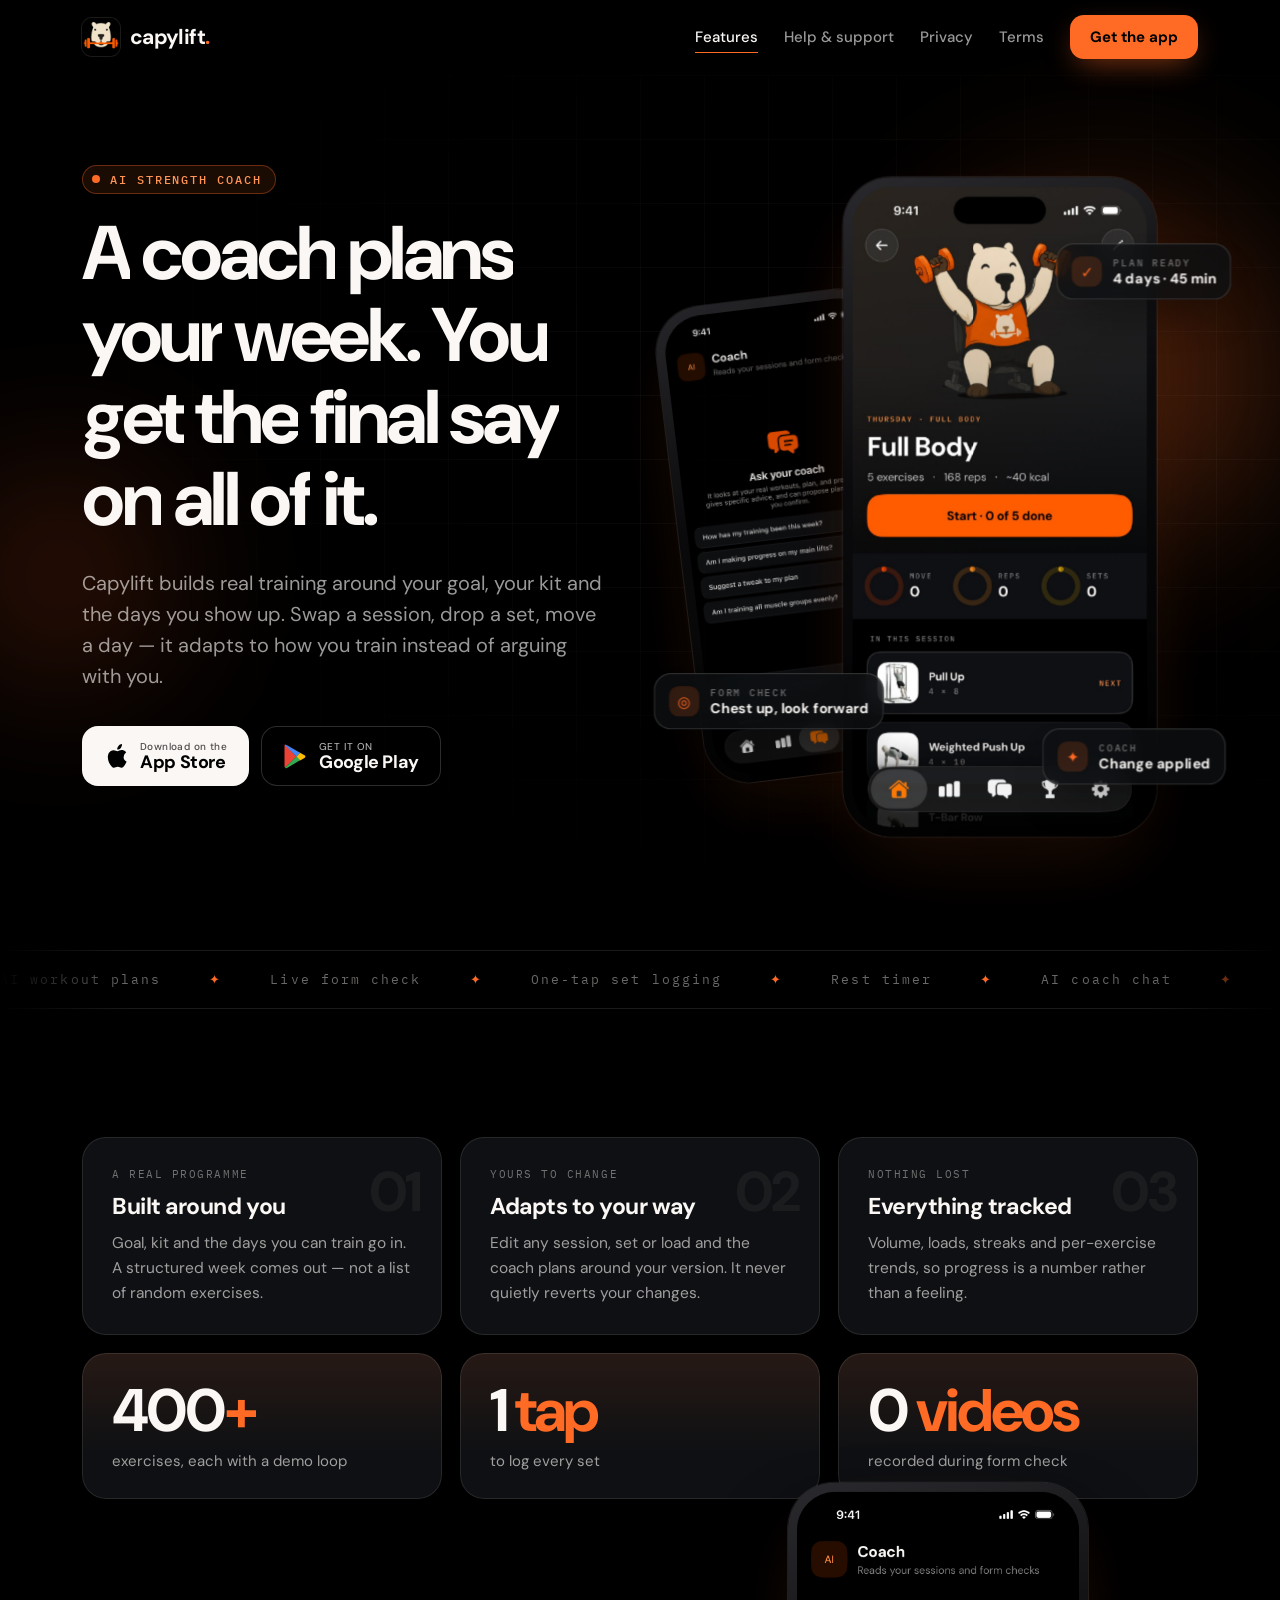
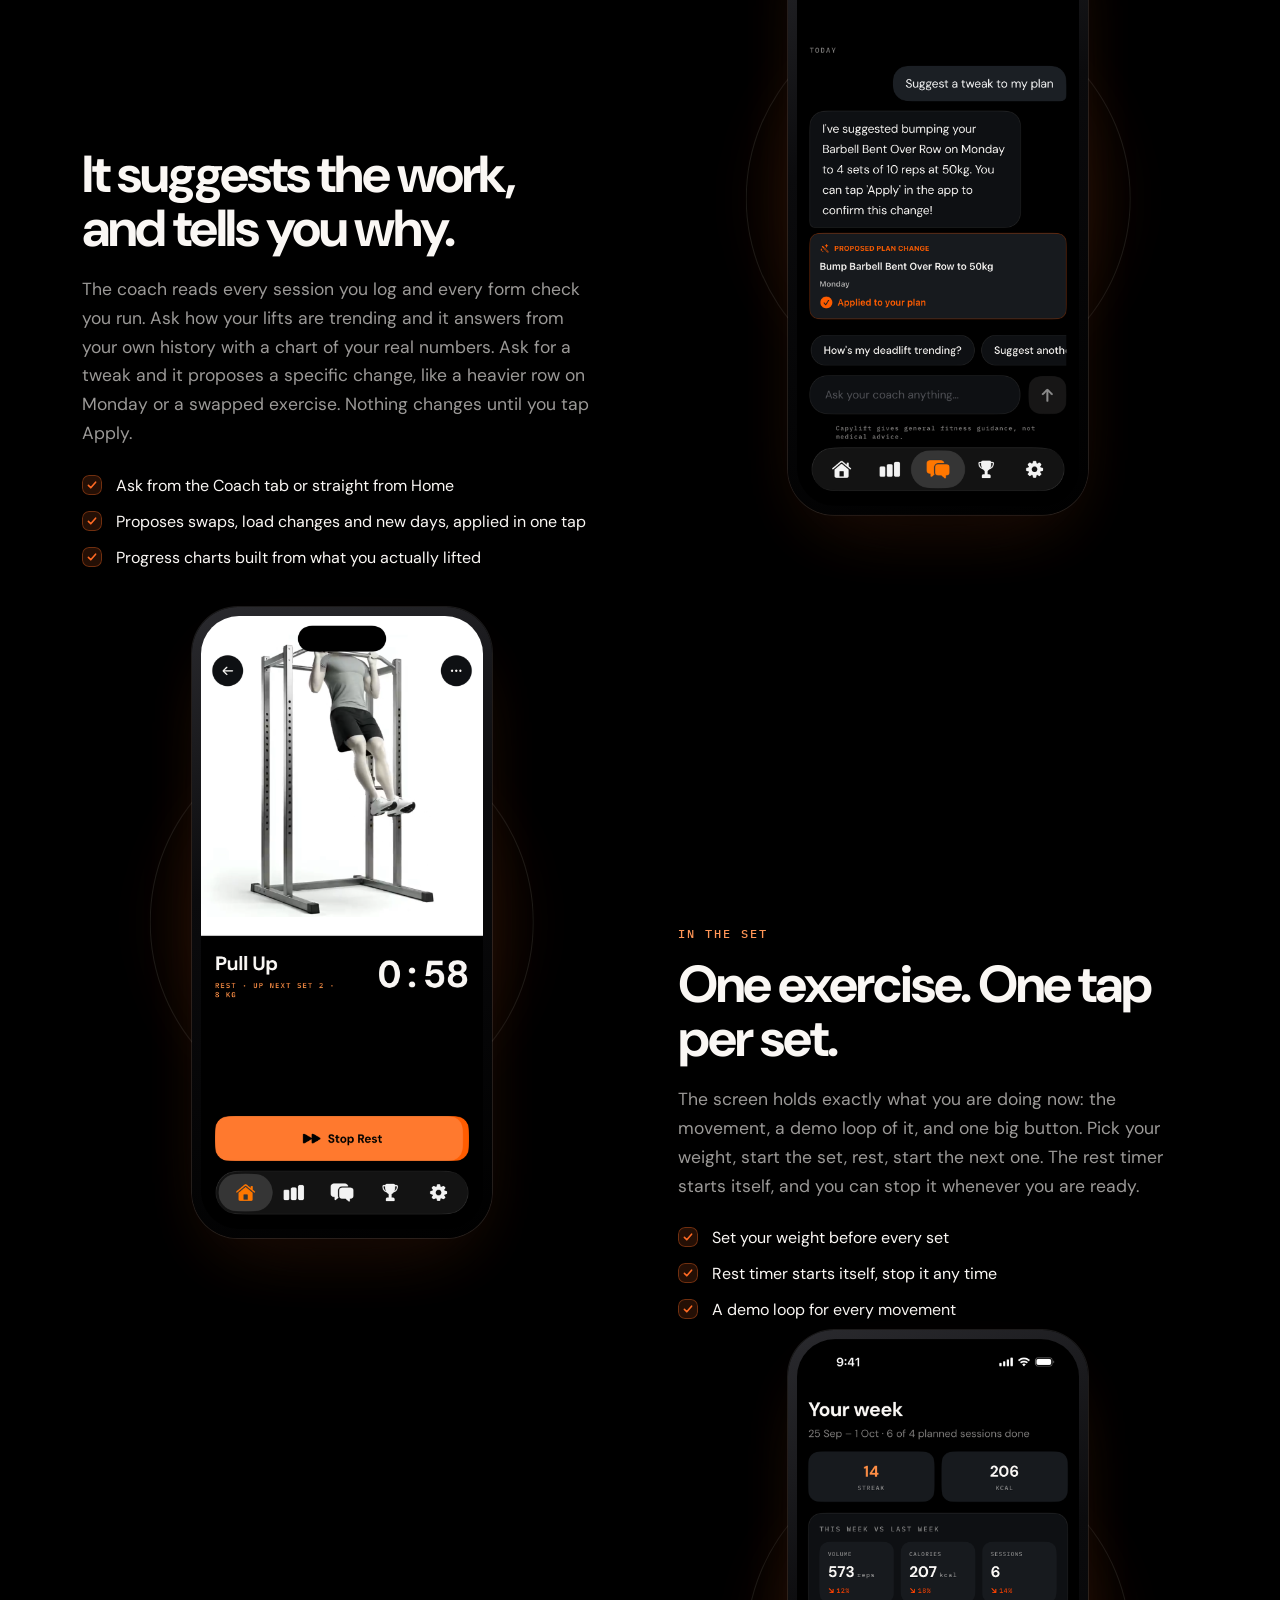
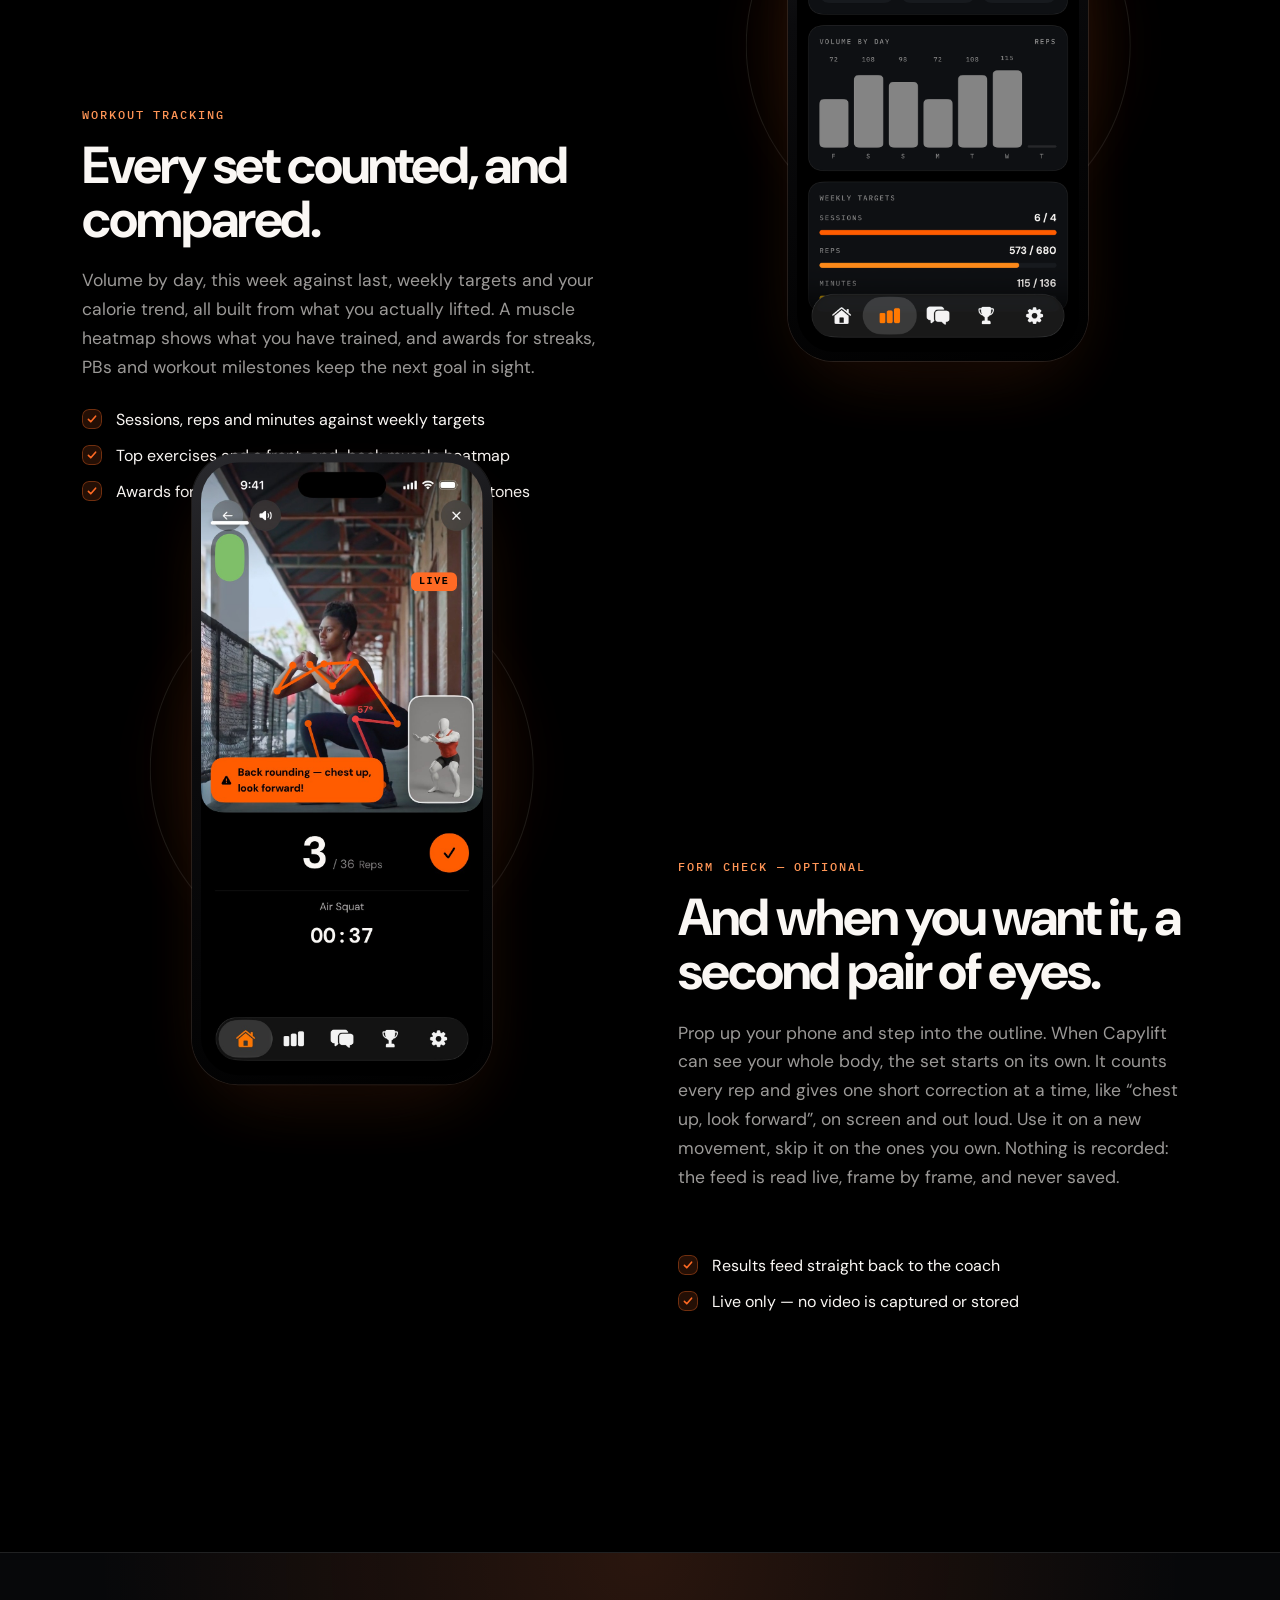
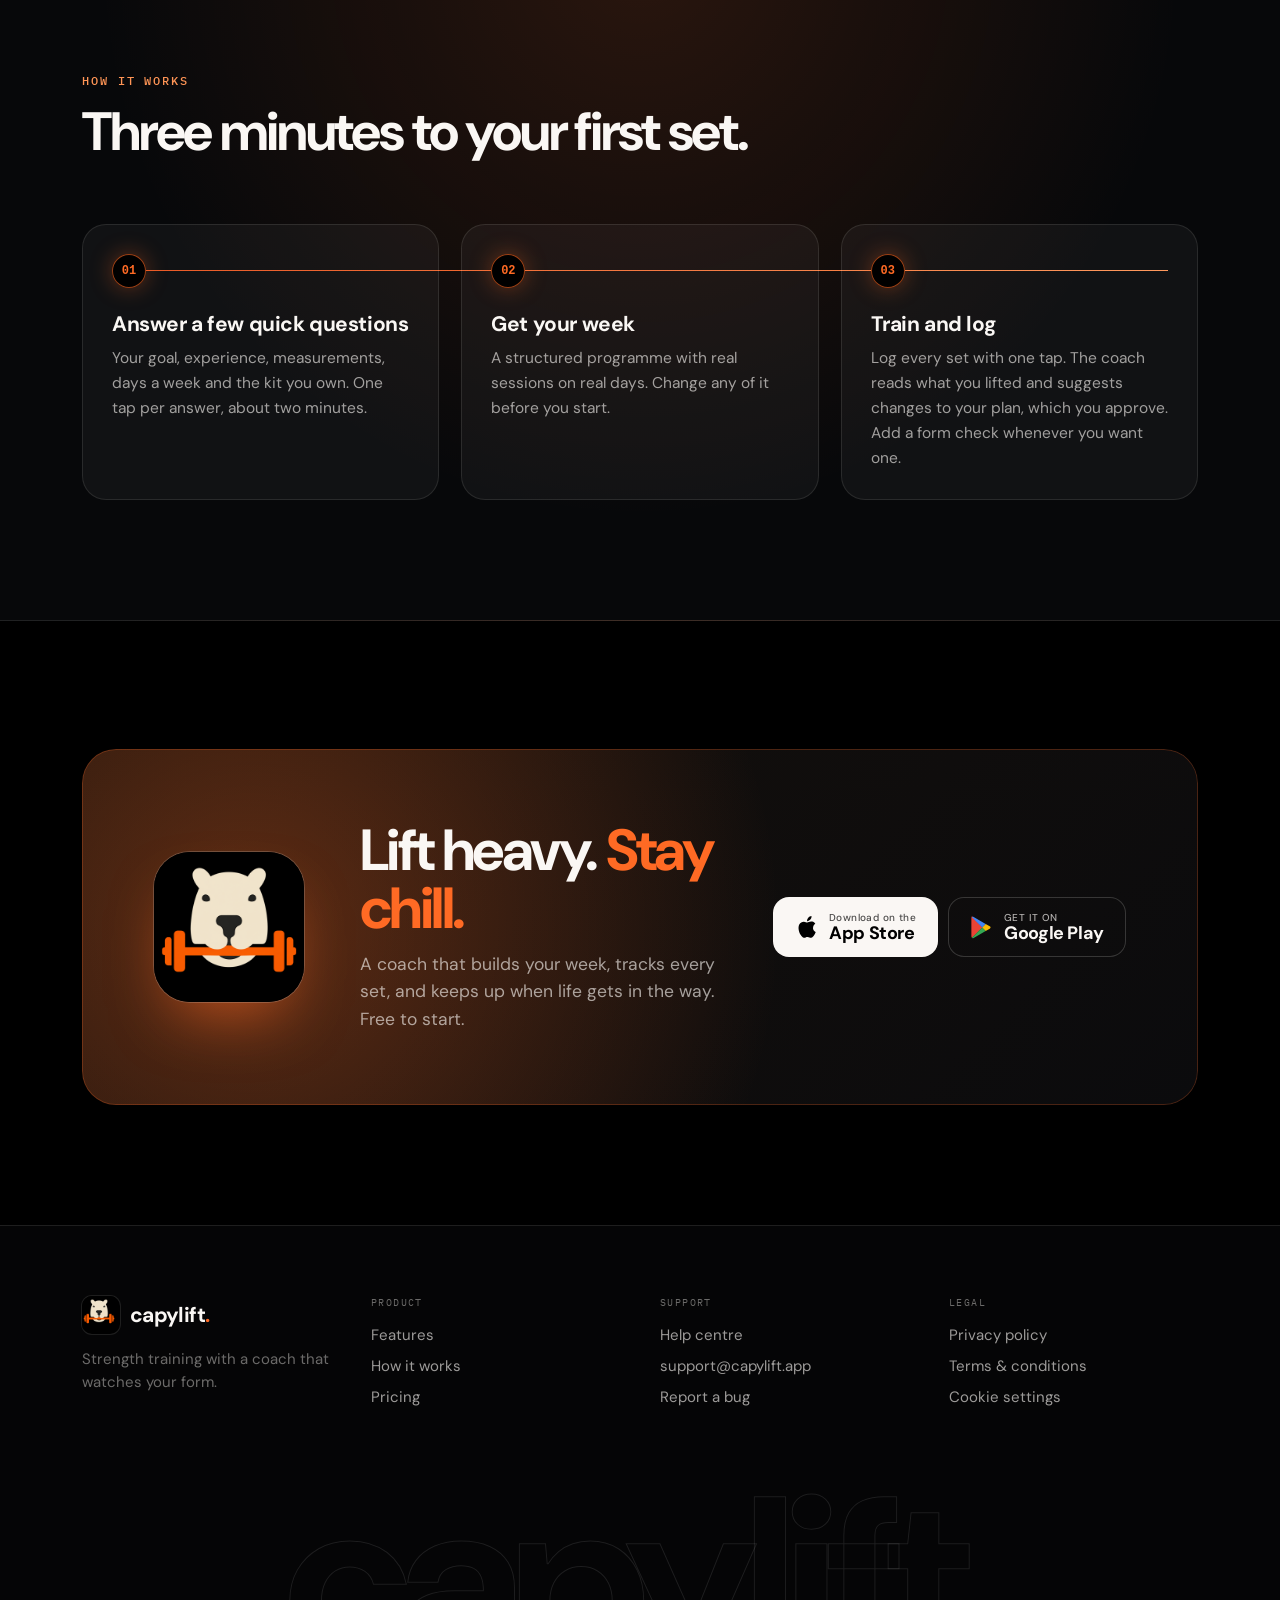
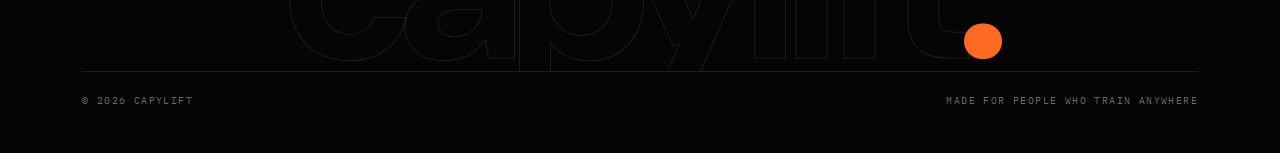
==== commit df6074ce: "Redesign homepage as a dark, motion-led page Match the app's look: true black with the flame-orange " ====
--- a/index.html
+++ b/index.html
@@ -10,285 +10,464 @@
 <meta property="og:description" content="A coach plans your week. You get the final say on all of it.">
 <meta property="og:image" content="/assets/logo.png">
 <meta property="og:type" content="website">
+<meta name="theme-color" content="#000000">
 
 <link rel="preconnect" href="https://fonts.googleapis.com">
 <link rel="preconnect" href="https://fonts.gstatic.com" crossorigin>
 <link href="https://fonts.googleapis.com/css2?family=DM+Sans:wght@400;500;700&family=IBM+Plex+Mono:wght@500;600&display=swap" rel="stylesheet">
 
 <style>
+  :root {
+    --bg: #000000; --card: #0E1013; --sunken: #171A1E; --line: rgba(250,247,244,0.10); --line-2: rgba(250,247,244,0.18);
+    --paper: #FAF7F4; --muted: rgba(250,247,244,0.62); --faint: rgba(250,247,244,0.42);
+    --flame: #FF6A24; --flame-2: #FF9556; --flame-deep: #E8511C;
+    --ease: cubic-bezier(.2,.8,.2,1);
+    --wrap: 1180px; --pad: clamp(20px,4vw,32px);
+  }
   * { box-sizing: border-box; }
-  body { margin: 0; background: #FAF7F4; color: #16130F; font-family: 'DM Sans', system-ui, sans-serif; -webkit-font-smoothing: antialiased; }
-  a { color: #E8511C; text-decoration: none; }
-  a:hover { color: #B93C11; }
-  @keyframes floatY { 0%, 100% { transform: translateY(0); } 50% { transform: translateY(-10px); } }
-
-  /* interactive states (the design tool used a custom style-hover attr) */
-  .navlink { font-size:15px; font-weight:500; color:#5D564F; cursor:pointer; transition:color .16s ease; }
-  .navlink:hover, .navlink.active { color:#16130F; }
-  .btn-dark { transition:background .16s ease; }
-  .btn-dark:hover { background:#2A241E !important; }
-  .flink { color:rgba(250,247,244,0.8); cursor:pointer; transition:color .16s ease; }
-  .flink:hover { color:#FAF7F4; }
-  .plain { color:inherit; }
-  .plain:hover { color:inherit; }
-
-
+  html { scroll-behavior: smooth; }
+  body { margin: 0; background: var(--bg); color: var(--paper); font-family: 'DM Sans', system-ui, sans-serif; -webkit-font-smoothing: antialiased; overflow-x: hidden; }
+  a { color: inherit; text-decoration: none; }
+  img { display: block; max-width: 100%; }
+  .wrap { max-width: var(--wrap); margin: 0 auto; padding: 0 var(--pad); }
+  .mono { font-family: 'IBM Plex Mono', monospace; letter-spacing: 0.14em; text-transform: uppercase; }
+  .eyebrow { font-family: 'IBM Plex Mono', monospace; font-size: 12px; font-weight: 500; letter-spacing: 0.16em; color: var(--flame-2); }
+  .flame { color: var(--flame); }
+
+  /* ---------- scroll progress + background atmosphere ---------- */
+  #progress { position: fixed; top: 0; left: 0; height: 2px; width: 100%; transform-origin: 0 50%; transform: scaleX(0); background: linear-gradient(90deg, var(--flame-deep), var(--flame-2)); z-index: 100; }
+  .grain { position: fixed; inset: 0; pointer-events: none; z-index: 1; opacity: .05; mix-blend-mode: overlay;
+    background-image: url("data:image/svg+xml,%3Csvg xmlns='http://www.w3.org/2000/svg' width='160' height='160'%3E%3Cfilter id='n'%3E%3CfeTurbulence type='fractalNoise' baseFrequency='.9' numOctaves='2' stitchTiles='stitch'/%3E%3C/filter%3E%3Crect width='100%25' height='100%25' filter='url(%23n)'/%3E%3C/svg%3E"); }
+  #cursor-glow { position: fixed; width: 520px; height: 520px; border-radius: 50%; pointer-events: none; z-index: 0; left: 0; top: 0;
+    background: radial-gradient(circle, rgba(255,106,36,0.10), transparent 62%); transform: translate(-50%,-50%); opacity: 0; transition: opacity .4s; }
+  main, header, footer { position: relative; z-index: 2; }
+
+  /* ---------- header ---------- */
+  header { position: sticky; top: 0; z-index: 50; transition: background .3s, border-color .3s; border-bottom: 1px solid transparent; }
+  header.scrolled { background: rgba(0,0,0,0.72); backdrop-filter: blur(16px); -webkit-backdrop-filter: blur(16px); border-bottom-color: var(--line); }
+  .nav { min-height: 74px; display: flex; align-items: center; flex-wrap: wrap; gap: 14px 28px; }
+  .brand { display: flex; align-items: center; gap: 10px; margin-right: auto; }
+  .brand .icon { width: 38px; height: 38px; border-radius: 10px; overflow: hidden; background: #000; box-shadow: 0 0 0 1px var(--line); }
+  .brand b { font-size: 21px; letter-spacing: -0.03em; }
+  .navlinks { display: flex; align-items: center; flex-wrap: wrap; gap: 10px 26px; }
+  .navlink { font-size: 15px; font-weight: 500; color: var(--muted); position: relative; transition: color .2s; }
+  .navlink::after { content: ""; position: absolute; left: 0; right: 0; bottom: -6px; height: 1px; background: var(--flame); transform: scaleX(0); transform-origin: left; transition: transform .35s var(--ease); }
+  .navlink:hover, .navlink.active { color: var(--paper); }
+  .navlink:hover::after, .navlink.active::after { transform: scaleX(1); }
+
+  /* ---------- buttons ---------- */
+  .btn { height: 44px; padding: 0 20px; border-radius: 14px; display: inline-flex; align-items: center; gap: 10px; font-weight: 700; font-size: 15px; cursor: pointer; transition: transform .25s var(--ease), box-shadow .25s, background .25s; will-change: transform; }
+  .btn-flame { background: var(--flame); color: #000; box-shadow: 0 10px 30px -8px rgba(255,106,36,.55); }
+  .btn-flame:hover { box-shadow: 0 16px 40px -8px rgba(255,106,36,.8); }
+  .store { height: 60px; padding: 0 22px; border-radius: 16px; display: inline-flex; align-items: center; gap: 12px; background: var(--paper); color: #000; transition: transform .25s var(--ease), box-shadow .25s; will-change: transform; }
+  .store.ghost { background: transparent; color: var(--paper); box-shadow: inset 0 0 0 1px var(--line-2); }
+  .store:hover { box-shadow: 0 18px 40px -12px rgba(255,106,36,.55); }
+  .store.ghost:hover { box-shadow: inset 0 0 0 1px var(--flame), 0 18px 40px -14px rgba(255,106,36,.5); }
+  .store small { display: block; font-size: 10px; font-weight: 500; letter-spacing: .04em; opacity: .7; }
+  .store strong { display: block; font-size: 18px; letter-spacing: -.02em; line-height: 1.05; }
+
+  /* ---------- hero ---------- */
+  .hero { position: relative; padding: clamp(40px,7vw,90px) 0 clamp(60px,8vw,100px); }
+  .hero-grid { display: grid; grid-template-columns: repeat(auto-fit, minmax(min(360px,100%),1fr)); gap: clamp(40px,6vw,72px); align-items: center; }
+  .orb { position: absolute; border-radius: 50%; filter: blur(70px); pointer-events: none; }
+  .orb.a { width: 520px; height: 520px; right: -80px; top: 40px; background: radial-gradient(circle, rgba(255,106,36,.45), transparent 65%); animation: drift 14s ease-in-out infinite; }
+  .orb.b { width: 360px; height: 360px; left: -120px; top: 320px; background: radial-gradient(circle, rgba(232,81,28,.28), transparent 65%); animation: drift 18s ease-in-out infinite reverse; }
+  @keyframes drift { 0%,100% { transform: translate(0,0) scale(1); } 33% { transform: translate(-40px,30px) scale(1.08); } 66% { transform: translate(30px,-20px) scale(.95); } }
+  .gridlines { position: absolute; inset: 0; pointer-events: none; opacity: .5;
+    background-image: linear-gradient(var(--line) 1px, transparent 1px), linear-gradient(90deg, var(--line) 1px, transparent 1px);
+    background-size: 64px 64px; mask-image: radial-gradient(ellipse at 70% 40%, #000 0%, transparent 65%); -webkit-mask-image: radial-gradient(ellipse at 70% 40%, #000 0%, transparent 65%); }
+  .pill { display: inline-flex; align-items: center; gap: 10px; padding: 7px 14px 7px 10px; border-radius: 999px; background: rgba(255,106,36,.10); box-shadow: inset 0 0 0 1px rgba(255,106,36,.35); }
+  .pulse { width: 8px; height: 8px; border-radius: 50%; background: var(--flame); box-shadow: 0 0 0 0 rgba(255,106,36,.7); animation: pulse 2s infinite; }
+  @keyframes pulse { 0% { box-shadow: 0 0 0 0 rgba(255,106,36,.6); } 70% { box-shadow: 0 0 0 10px rgba(255,106,36,0); } 100% { box-shadow: 0 0 0 0 rgba(255,106,36,0); } }
+  h1 { margin: 22px 0 0; font-size: clamp(40px,6.2vw,76px); line-height: 1.0; font-weight: 700; letter-spacing: -0.045em; }
+  h1 .w { display: inline-block; overflow: hidden; vertical-align: top; padding-bottom: .08em; }
+  h1 .w > span { display: inline-block; transform: translateY(110%); transition: transform .9s var(--ease); }
+  h1.in .w > span { transform: none; }
+  .lede { margin: 24px 0 0; font-size: clamp(17px,1.8vw,20px); line-height: 1.55; color: var(--muted); max-width: 50ch; }
+  .ctas { display: flex; flex-wrap: wrap; gap: 12px; margin-top: 34px; }
+  .facts { display: flex; flex-wrap: wrap; gap: 8px 18px; margin-top: 28px; font-size: 11px; color: var(--faint); }
+
+  .stage { position: relative; height: clamp(520px,58vw,640px); perspective: 1400px; }
+  .tilt { position: absolute; inset: 0; transform-style: preserve-3d; transition: transform .6s var(--ease); }
+  .phone { border-radius: 46px; padding: 9px; background: linear-gradient(160deg,#2a2a2e,#0b0b0d 40%,#000); box-shadow: 0 0 0 1px rgba(255,255,255,.10), 0 50px 100px -30px rgba(0,0,0,.9), 0 30px 80px -40px rgba(255,106,36,.45); }
+  .phone img { border-radius: 38px; width: 100%; }
+  .stage .p-main { position: absolute; width: min(300px,62%); left: 50%; top: 50%; transform: translate(-30%,-50%) translateZ(60px); z-index: 3; }
+  .stage .p-back { position: absolute; width: min(230px,48%); left: 50%; top: 50%; transform: translate(-112%,-44%) rotate(-7deg) translateZ(0); z-index: 2; opacity: .9; }
+  .float { animation: bob 6s ease-in-out infinite; }
+  @keyframes bob { 0%,100% { translate: 0 0; } 50% { translate: 0 -12px; } }
+  .badge { position: absolute; z-index: 4; display: flex; align-items: center; gap: 10px; padding: 11px 14px; border-radius: 16px; background: rgba(14,16,19,.78); backdrop-filter: blur(12px); -webkit-backdrop-filter: blur(12px); box-shadow: inset 0 0 0 1px var(--line-2), 0 20px 40px -18px rgba(0,0,0,.8); font-size: 13px; font-weight: 700; white-space: nowrap; }
+  .badge .ic { width: 28px; height: 28px; border-radius: 9px; display: grid; place-items: center; background: rgba(255,106,36,.16); color: var(--flame); font-size: 14px; }
+  .badge small { display: block; font-family: 'IBM Plex Mono', monospace; font-size: 9.5px; letter-spacing: .12em; color: var(--faint); font-weight: 500; }
+  .badge { transform: translateZ(110px); }
+  .b1 { right: -2%; top: 12%; animation: bob 5s ease-in-out infinite; }
+  .b2 { left: 0; bottom: 18%; animation: bob 7s ease-in-out infinite .8s; }
+  .b3 { right: -1%; bottom: 10%; animation: bob 6s ease-in-out infinite 1.6s; }
+  @media (max-width: 640px) {
+    .stage { height: 600px; }
+    .stage .p-main { width: 236px; transform: translate(-38%,-50%) translateZ(60px); }
+    .stage .p-back { width: 178px; transform: translate(-104%,-44%) rotate(-7deg); }
+    .b1 { right: 0; top: 4%; } .b2 { left: 0; bottom: 8%; } .b3 { right: 0; bottom: 2%; }
+    .badge { font-size: 12px; padding: 9px 12px; }
+  }
+
+  /* ---------- marquee ---------- */
+  .marquee { position: relative; overflow: hidden; border-block: 1px solid var(--line); padding: 20px 0; mask-image: linear-gradient(90deg, transparent, #000 10%, #000 90%, transparent); -webkit-mask-image: linear-gradient(90deg, transparent, #000 10%, #000 90%, transparent); }
+  .track { display: flex; gap: 48px; width: max-content; animation: scroll 38s linear infinite; }
+  .track span { font-family: 'IBM Plex Mono', monospace; font-size: 13px; letter-spacing: .16em; color: var(--faint); display: flex; align-items: center; gap: 48px; white-space: nowrap; }
+  .track span::after { content: "✦"; color: var(--flame); }
+  @keyframes scroll { to { transform: translateX(-50%); } }
+
+  /* ---------- reveal system ---------- */
+  .reveal { opacity: 0; transform: translateY(34px); transition: opacity .9s var(--ease), transform .9s var(--ease); transition-delay: var(--d, 0s); }
+  .reveal.in { opacity: 1; transform: none; }
+  .reveal.left { transform: translateX(-40px); } .reveal.right { transform: translateX(40px); }
+  .reveal.left.in, .reveal.right.in { transform: none; }
+
+  /* ---------- value cards ---------- */
+  section { padding: clamp(70px,10vw,130px) 0 0; }
+  .cards { display: grid; grid-template-columns: repeat(auto-fit, minmax(min(270px,100%),1fr)); gap: 18px; }
+  .card { position: relative; padding: 30px; border-radius: 24px; background: var(--card); box-shadow: inset 0 0 0 1px var(--line); overflow: hidden; transition: transform .4s var(--ease); }
+  .card::before { content: ""; position: absolute; inset: 0; border-radius: inherit; padding: 1px; opacity: 0; transition: opacity .3s;
+    background: radial-gradient(260px circle at var(--mx,50%) var(--my,50%), rgba(255,106,36,.9), transparent 60%);
+    -webkit-mask: linear-gradient(#000 0 0) content-box, linear-gradient(#000 0 0); -webkit-mask-composite: xor; mask-composite: exclude; }
+  .card::after { content: ""; position: absolute; inset: 0; pointer-events: none; opacity: 0; transition: opacity .3s; background: radial-gradient(320px circle at var(--mx,50%) var(--my,50%), rgba(255,106,36,.10), transparent 60%); }
+  .card:hover { transform: translateY(-6px); }
+  .card:hover::before, .card:hover::after { opacity: 1; }
+  .card .k { font-size: 11px; color: var(--faint); }
+  .card h3 { font-size: 23px; letter-spacing: -.02em; margin: 10px 0 10px; }
+  .card p { margin: 0; font-size: 15.5px; line-height: 1.6; color: var(--muted); }
+  .card .num { position: absolute; right: 22px; top: 18px; font-size: 56px; font-weight: 700; letter-spacing: -.05em; color: rgba(250,247,244,.05); }
+
+  /* ---------- stats strip ---------- */
+  .stats { display: grid; grid-template-columns: repeat(auto-fit, minmax(min(220px,100%),1fr)); gap: 18px; }
+  .stat { padding: 28px 30px; border-radius: 24px; background: linear-gradient(180deg, rgba(255,106,36,.10), rgba(255,106,36,0) 70%), var(--card); box-shadow: inset 0 0 0 1px var(--line); }
+  .stat .v { font-size: clamp(44px,5vw,60px); font-weight: 700; letter-spacing: -.05em; line-height: 1; }
+  .stat .v em { font-style: normal; color: var(--flame); }
+  .stat .l { margin-top: 10px; color: var(--muted); font-size: 15px; }
+
+  /* ---------- feature rows ---------- */
+  .features { display: flex; flex-direction: column; gap: clamp(90px,12vw,150px); }
+  .row { display: grid; grid-template-columns: repeat(auto-fit, minmax(min(340px,100%),1fr)); gap: clamp(40px,6vw,80px); align-items: center; }
+  .row h2 { margin: 16px 0 0; font-size: clamp(32px,4.4vw,52px); line-height: 1.04; font-weight: 700; letter-spacing: -.04em; }
+  .row p { margin: 20px 0 0; font-size: 17.5px; line-height: 1.65; color: var(--muted); max-width: 52ch; }
+  .ticks { list-style: none; padding: 0; margin: 26px 0 0; display: flex; flex-direction: column; gap: 12px; }
+  .ticks li { display: flex; gap: 14px; align-items: flex-start; font-size: 16px; line-height: 1.5; }
+  .ticks li::before { content: ""; flex: none; width: 20px; height: 20px; margin-top: 1px; border-radius: 7px; background: rgba(255,106,36,.14) url("data:image/svg+xml,%3Csvg xmlns='http://www.w3.org/2000/svg' viewBox='0 0 20 20'%3E%3Cpath d='M5.5 10.5l3 3 6-7' fill='none' stroke='%23FF6A24' stroke-width='2' stroke-linecap='round' stroke-linejoin='round'/%3E%3C/svg%3E") center/16px no-repeat; box-shadow: inset 0 0 0 1px rgba(255,106,36,.35); }
+  .shot { position: relative; display: flex; justify-content: center; }
+  .shot .halo { position: absolute; width: 90%; aspect-ratio: 1; top: 50%; left: 50%; transform: translate(-50%,-50%); border-radius: 50%; background: radial-gradient(circle, rgba(255,106,36,.28), transparent 62%); filter: blur(30px); }
+  .shot .ring { position: absolute; width: 74%; aspect-ratio: 1; top: 50%; left: 50%; transform: translate(-50%,-50%); border-radius: 50%; box-shadow: inset 0 0 0 1px var(--line); animation: spin 40s linear infinite; }
+  .shot .ring::after { content: ""; position: absolute; top: -4px; left: 50%; width: 8px; height: 8px; border-radius: 50%; background: var(--flame); box-shadow: 0 0 16px var(--flame); }
+  @keyframes spin { to { transform: translate(-50%,-50%) rotate(360deg); } }
+  .shot .phone { position: relative; width: min(300px,82%); }
+  .row.flip .copy { order: 2; }
+  @media (max-width: 760px) { .row.flip .copy { order: 0; } }
+
+  /* form-check scan effect */
+  .scan { position: absolute; inset: 9px; border-radius: 38px; overflow: hidden; pointer-events: none; }
+  .scan::before { content: ""; position: absolute; left: 0; right: 0; height: 26%; top: -26%; background: linear-gradient(180deg, transparent, rgba(255,106,36,.20) 70%, rgba(255,106,36,.65)); animation: scan 3.4s var(--ease) infinite; }
+  .scan::after { content: "LIVE"; position: absolute; top: 18%; right: 9%; font-family: 'IBM Plex Mono', monospace; font-size: 10px; letter-spacing: .16em; font-weight: 600; color: #000; background: var(--flame); padding: 4px 8px; border-radius: 6px; animation: blink 1.6s steps(1) infinite; }
+  @keyframes scan { 0% { top: -26%; } 60%,100% { top: 100%; } }
+  @keyframes blink { 50% { opacity: .35; } }
+
+  /* ---------- how it works ---------- */
+  .how { margin-top: clamp(90px,12vw,150px); padding: clamp(70px,10vw,120px) 0; background: radial-gradient(ellipse at 50% 0%, rgba(255,106,36,.14), transparent 60%), #07080A; border-block: 1px solid var(--line); }
+  .how h2 { margin: 16px 0 0; font-size: clamp(32px,4.6vw,54px); letter-spacing: -.04em; line-height: 1.04; }
+  .steps { position: relative; display: grid; grid-template-columns: repeat(auto-fit, minmax(min(270px,100%),1fr)); gap: 22px; margin-top: 64px; }
+  .stepline { position: absolute; left: 30px; right: 30px; top: 46px; height: 1px; background: var(--line); }
+  .stepline i { position: absolute; inset: 0; background: linear-gradient(90deg, var(--flame-deep), var(--flame-2)); transform-origin: left; transform: scaleX(0); transition: transform 1.8s var(--ease); }
+  .steps.in .stepline i { transform: scaleX(1); }
+  .step { position: relative; padding: 30px; border-radius: 24px; background: rgba(250,247,244,.04); box-shadow: inset 0 0 0 1px var(--line); }
+  .step .n { width: 34px; height: 34px; border-radius: 50%; display: grid; place-items: center; background: #000; box-shadow: inset 0 0 0 1px rgba(255,106,36,.6), 0 0 22px rgba(255,106,36,.35); color: var(--flame); font-family: 'IBM Plex Mono', monospace; font-size: 12px; font-weight: 600; }
+  .step h3 { font-size: 21px; letter-spacing: -.02em; margin: 22px 0 8px; }
+  .step p { margin: 0; font-size: 15.5px; line-height: 1.6; color: var(--muted); }
+  @media (max-width: 860px) { .stepline { display: none; } }
+
+  /* ---------- CTA ---------- */
+  .cta { position: relative; overflow: hidden; border-radius: 34px; padding: clamp(36px,6vw,72px); background: radial-gradient(circle at 15% 50%, rgba(255,106,36,.32), transparent 55%), linear-gradient(135deg, #15100C, #0B0B0D); box-shadow: inset 0 0 0 1px rgba(255,106,36,.25); display: flex; flex-wrap: wrap; align-items: center; gap: clamp(28px,5vw,56px); }
+  .cta .logo { width: 150px; height: 150px; flex: none; border-radius: 36px; overflow: hidden; background: #000; box-shadow: 0 0 0 1px var(--line-2), 0 30px 60px -20px rgba(255,106,36,.6); animation: bob 5s ease-in-out infinite; }
+  .cta h2 { margin: 0; font-size: clamp(34px,4.8vw,58px); letter-spacing: -.045em; line-height: 1; }
+  .cta p { margin: 14px 0 0; font-size: 17.5px; line-height: 1.55; color: var(--muted); max-width: 46ch; }
+
+  /* ---------- footer ---------- */
+  footer { margin-top: clamp(80px,10vw,120px); border-top: 1px solid var(--line); background: #050506; }
+  .fgrid { padding: clamp(48px,6vw,70px) 0 40px; display: grid; grid-template-columns: repeat(auto-fit, minmax(min(190px,100%),1fr)); gap: 40px; }
+  .fhead { font-size: 10px; color: var(--faint); }
+  .flinks { display: flex; flex-direction: column; gap: 11px; margin-top: 16px; font-size: 15px; }
+  .flink { color: var(--muted); transition: color .2s; cursor: pointer; } .flink:hover { color: var(--paper); }
+  .fbar { border-top: 1px solid var(--line); padding: 22px 0 46px; display: flex; flex-wrap: wrap; justify-content: space-between; gap: 10px 24px; font-size: 10px; color: var(--faint); }
+  .bigword { font-size: clamp(80px,18vw,240px); font-weight: 700; letter-spacing: -.06em; line-height: .8; text-align: center; padding-top: 40px; color: transparent; -webkit-text-stroke: 1px rgba(250,247,244,.10); user-select: none; overflow: hidden; }
+  .bigword span { color: var(--flame); -webkit-text-stroke: 0; }
+
+  /* ---------- reduced motion ---------- */
+  @media (prefers-reduced-motion: reduce) {
+    *, *::before, *::after { animation: none !important; transition: none !important; }
+    .reveal, h1 .w > span { opacity: 1 !important; transform: none !important; }
+    .stepline i { transform: scaleX(1); }
+    html { scroll-behavior: auto; }
+  }
 </style>
 </head>
 <body>
-
-<div style="min-height:100vh; display:flex; flex-direction:column;">
-
-<header style="position:sticky; top:0; z-index:50; background:rgba(250,247,244,0.88); backdrop-filter:blur(14px); -webkit-backdrop-filter:blur(14px);">
-    <div style="max-width:1160px; margin:0 auto; padding:12px clamp(16px,4vw,32px); min-height:74px; display:flex; align-items:center; flex-wrap:wrap; gap:16px 28px;">
-      <a href="/" class="plain" style="display:flex; align-items:center; gap:10px; margin-right:auto;">
-        <span style="width:38px; height:38px; flex:none; border-radius:10px; background:#000000; overflow:hidden; display:flex;"><img src="/assets/logo.png" alt="Capylift" style="width:38px; height:38px; object-fit:contain; display:block;"></span>
-        <span style="font-size:21px; font-weight:700; letter-spacing:-0.03em;">capylift<span style="color:#FF6A24;">.</span></span>
-      </a>
-      <nav style="display:flex; align-items:center; flex-wrap:wrap; gap:12px 24px;">
-        <a href="/" data-nav="home" class="navlink plain active">Features</a>
-        <a href="/support/" data-nav="support" class="navlink plain">Help &amp; support</a>
-        <a href="/privacy/" data-nav="privacy" class="navlink plain">Privacy</a>
-        <a href="/terms/" data-nav="terms" class="navlink plain">Terms</a>
-        <a href="https://apps.apple.com/gb/app/capylift-ai-fitness-trainer/id6780143263" target="_blank" rel="noopener" aria-label="Get the app" class="btn-dark" style="height:38px; padding:0 20px; border-radius:14px; background:#16130F; color:#FAF7F4; display:flex; align-items:center; font-size:15px; font-weight:700; cursor:pointer;">Get the app</a>
-      </nav>
-    </div>
-  </header>
-
-  <main style="flex:1;">
-
-    <div class="route" id="route-home">
-
-      <section style="max-width:1160px; margin:0 auto; padding:clamp(48px,7vw,88px) clamp(20px,4vw,32px) 0; display:grid; grid-template-columns:repeat(auto-fit,minmax(min(340px,100%),1fr)); gap:clamp(32px,5vw,56px); align-items:center;">
-        <div>
-          <div style="font-family:'IBM Plex Mono',monospace; font-size:12px; font-weight:500; letter-spacing:0.14em; color:#B4470F;">AI STRENGTH COACH</div>
-          <h1 style="margin:16px 0 0; font-size:clamp(34px,5.4vw,62px); line-height:1.04; font-weight:700; letter-spacing:-0.035em; text-wrap:balance;">A coach plans your week. You get the final say on all of it.</h1>
-          <p style="margin:20px 0 0; font-size:clamp(16px,1.8vw,19px); line-height:1.55; color:#5D564F; max-width:52ch; text-wrap:pretty;">Capylift builds real training around your goal, your kit and the days you show up. Swap a session, drop a set, move a day — it adapts to how you train instead of arguing with you.</p>
-          <div style="display:flex; flex-wrap:wrap; gap:12px; margin-top:32px;">
-            <a href="https://apps.apple.com/gb/app/capylift-ai-fitness-trainer/id6780143263" target="_blank" rel="noopener" aria-label="Download on the App Store" class="btn-dark" style="height:58px; padding:0 22px; border-radius:14px; background:#16130F; color:#FAF7F4; display:flex; align-items:center; gap:12px; cursor:pointer;">
-              <svg width="24" height="28" viewBox="0 0 24 28" fill="currentColor" aria-hidden="true" style="flex:none;"><path d="M19.7 14.9c0-3 2.4-4.4 2.5-4.5-1.4-2-3.5-2.3-4.3-2.3-1.8-.2-3.5 1.1-4.5 1.1-.9 0-2.3-1.1-3.8-1-2 0-3.8 1.1-4.8 2.9-2 3.5-.5 8.8 1.5 11.7 1 1.4 2.1 3 3.6 2.9 1.5-.1 2-.9 3.8-.9s2.3.9 3.8.9c1.6 0 2.6-1.4 3.5-2.9 1.1-1.6 1.6-3.2 1.6-3.3 0 0-3-1.2-3-4.6zM16.8 5.9c.8-1 1.4-2.4 1.2-3.8-1.2.1-2.7.8-3.5 1.8-.8.9-1.5 2.3-1.3 3.7 1.3.1 2.7-.7 3.6-1.7z"></path></svg>
-              <span style="display:flex; flex-direction:column; align-items:flex-start; line-height:1.1;">
-                <span style="font-size:10px; font-weight:500; letter-spacing:0.04em; opacity:0.7;">Download on the</span>
-                <span style="font-size:18px; font-weight:700; letter-spacing:-0.02em;">App Store</span>
-              </span>
-            </a>
-            <a href="https://apps.apple.com/gb/app/capylift-ai-fitness-trainer/id6780143263" target="_blank" rel="noopener" aria-label="GET IT ON Google Play" class="btn-dark" style="height:58px; padding:0 22px; border-radius:14px; background:#16130F; color:#FAF7F4; display:flex; align-items:center; gap:12px; cursor:pointer;">
-              <svg width="24" height="26" viewBox="0 0 24 26" aria-hidden="true" style="flex:none;"><path d="M2.1 1.3C1.7 1.7 1.5 2.3 1.5 3.1v19.8c0 .8.2 1.4.6 1.8l.1.1L13.3 13.7v-.3L2.2 1.2l-.1.1z" fill="#EA4335"></path><path d="M17 17.4l-3.7-3.7v-.3l3.7-3.7.1.1 4.4 2.5c1.3.7 1.3 1.9 0 2.6l-4.4 2.5h-.1z" fill="#FBBC04"></path><path d="M17.1 17.3L13.3 13.5 2.1 24.8c.4.5 1.1.5 1.9.1l13.1-7.6z" fill="#34A853"></path><path d="M17.1 9.8L4 2.2c-.8-.4-1.5-.4-1.9.1l11.2 11.2 3.8-3.7z" fill="#4285F4"></path></svg>
-              <span style="display:flex; flex-direction:column; align-items:flex-start; line-height:1.1;">
-                <span style="font-size:10px; font-weight:500; letter-spacing:0.04em; opacity:0.7;">GET IT ON</span>
-                <span style="font-size:18px; font-weight:700; letter-spacing:-0.02em;">Google Play</span>
-              </span>
-            </a>
-          </div>
-          <div style="display:flex; flex-wrap:wrap; align-items:center; gap:8px 20px; margin-top:26px; font-family:'IBM Plex Mono',monospace; font-size:11px; letter-spacing:0.1em; color:#8A8178;">
-            <span>FREE TO START</span><span>·</span><span>NO EQUIPMENT NEEDED</span><span>·</span><span>FORM CHECK ON YOUR PHONE</span>
-          </div>
-        </div>
-        <div style="position:relative; display:flex; justify-content:center;">
-          <div style="position:absolute; width:min(460px,90%); aspect-ratio:1; border-radius:50%; top:50%; left:50%; transform:translate(-50%,-50%); background:radial-gradient(circle, rgba(255,106,36,0.18) 0%, rgba(255,106,36,0.05) 48%, transparent 70%);"></div>
-          <div style="position:relative; display:flex; flex-wrap:wrap; justify-content:center; align-items:flex-end; gap:16px;">
-            <div style="width:min(214px,44%); border-radius:34px; overflow:hidden; border:1px solid #EAE3DA; box-shadow:0 24px 50px rgba(22,19,15,0.14); margin-right:-56px; margin-bottom:44px;">
-              <img src="/assets/coach2.png" alt="Capylift AI coach" style="width:100%; display:block;">
-            </div>
-            <div style="position:relative; width:min(296px,60%); border-radius:42px; overflow:hidden; border:1px solid #EAE3DA; box-shadow:0 40px 80px rgba(22,19,15,0.2); z-index:2;">
-              <img src="/assets/session1.jpg" alt="Today's session" style="width:100%; display:block;">
-            </div>
-          </div>
-        </div>
-      </section>
-
-      <section style="max-width:1160px; margin:0 auto; padding:clamp(56px,8vw,96px) clamp(20px,4vw,32px) 0;">
-        <div style="display:grid; grid-template-columns:repeat(auto-fit,minmax(min(258px,100%),1fr)); gap:20px;">
-          <div style="padding:26px; background:#FFFFFF; border:1px solid #EAE3DA; border-radius:22px;">
-            <div style="font-family:'IBM Plex Mono',monospace; font-size:11px; letter-spacing:0.14em; color:#8A8178;">A REAL PROGRAMME</div>
-            <div style="font-size:21px; font-weight:700; letter-spacing:-0.02em; margin:8px 0;">Built around you</div>
-            <div style="font-size:15px; line-height:1.55; color:#5D564F; text-wrap:pretty;">Goal, kit and the days you can train go in. A structured week comes out — not a list of random exercises.</div>
-          </div>
-          <div style="padding:26px; background:#FFFFFF; border:1px solid #EAE3DA; border-radius:22px;">
-            <div style="font-family:'IBM Plex Mono',monospace; font-size:11px; letter-spacing:0.14em; color:#8A8178;">YOURS TO CHANGE</div>
-            <div style="font-size:21px; font-weight:700; letter-spacing:-0.02em; margin:8px 0;">Adapts to your way</div>
-            <div style="font-size:15px; line-height:1.55; color:#5D564F; text-wrap:pretty;">Edit any session, set or load and the coach plans around your version. It never quietly reverts your changes.</div>
-          </div>
-          <div style="padding:26px; background:#FFFFFF; border:1px solid #EAE3DA; border-radius:22px;">
-            <div style="font-family:'IBM Plex Mono',monospace; font-size:11px; letter-spacing:0.14em; color:#8A8178;">NOTHING LOST</div>
-            <div style="font-size:21px; font-weight:700; letter-spacing:-0.02em; margin:8px 0;">Everything tracked</div>
-            <div style="font-size:15px; line-height:1.55; color:#5D564F; text-wrap:pretty;">Volume, loads, streaks and per-exercise trends, so progress is a number rather than a feeling.</div>
-          </div>
-        </div>
-      </section>
-
-      <section style="max-width:1160px; margin:0 auto; padding:clamp(64px,9vw,110px) clamp(20px,4vw,32px) 0; display:flex; flex-direction:column; gap:clamp(64px,9vw,110px);">
-
-        <div style="display:grid; grid-template-columns:repeat(auto-fit,minmax(min(320px,100%),1fr)); gap:clamp(32px,5vw,64px); align-items:center;">
-          <div style="order:1;">
-            <div style="font-family:'IBM Plex Mono',monospace; font-size:11px; letter-spacing:0.14em; color:#B4470F;">YOUR AI COACH</div>
-            <h2 style="margin:14px 0 0; font-size:clamp(28px,3.8vw,40px); line-height:1.1; font-weight:700; letter-spacing:-0.03em; text-wrap:balance;">It suggests the work, and tells you why.</h2>
-            <p style="margin:16px 0 0; font-size:17px; line-height:1.6; color:#5D564F; text-wrap:pretty;">The coach reads every session you log and every form check you run. Ask how your lifts are trending and it answers from your own history with a chart of your real numbers. Ask for a tweak and it proposes a specific change, like a heavier row on Monday or a swapped exercise. Nothing changes until you tap Apply.</p>
-            <div style="display:flex; flex-direction:column; gap:10px; margin-top:22px;">
-              <div style="display:flex; gap:12px; align-items:flex-start;"><span style="width:7px; height:7px; border-radius:7px; background:#E8511C; margin-top:9px; flex:none;"></span><span style="font-size:16px; line-height:1.5; color:#16130F;">Ask from the Coach tab or straight from Home</span></div>
-              <div style="display:flex; gap:12px; align-items:flex-start;"><span style="width:7px; height:7px; border-radius:7px; background:#E8511C; margin-top:9px; flex:none;"></span><span style="font-size:16px; line-height:1.5; color:#16130F;">Proposes swaps, load changes and new days, applied in one tap</span></div>
-              <div style="display:flex; gap:12px; align-items:flex-start;"><span style="width:7px; height:7px; border-radius:7px; background:#E8511C; margin-top:9px; flex:none;"></span><span style="font-size:16px; line-height:1.5; color:#16130F;">Progress charts built from what you actually lifted</span></div>
-            </div>
-          </div>
-          <div style="order:2; display:flex; justify-content:center;">
-            <div style="width:min(284px,100%); border-radius:40px; overflow:hidden; border:1px solid #EAE3DA; box-shadow:0 30px 60px rgba(22,19,15,0.14);">
-              <img src="/assets/coach1.png" alt="It suggests the work, and tells you why." style="width:100%; display:block;">
-            </div>
-          </div>
-        </div>
-
-        <div style="display:grid; grid-template-columns:repeat(auto-fit,minmax(min(320px,100%),1fr)); gap:clamp(32px,5vw,64px); align-items:center;">
-          <div style="order:2;">
-            <div style="font-family:'IBM Plex Mono',monospace; font-size:11px; letter-spacing:0.14em; color:#B4470F;">IN THE SET</div>
-            <h2 style="margin:14px 0 0; font-size:clamp(28px,3.8vw,40px); line-height:1.1; font-weight:700; letter-spacing:-0.03em; text-wrap:balance;">One exercise. One tap per set.</h2>
-            <p style="margin:16px 0 0; font-size:17px; line-height:1.6; color:#5D564F; text-wrap:pretty;">The screen holds exactly what you are doing now: the movement, a demo loop of it, and one big button. Pick your weight, start the set, rest, start the next one. The rest timer starts itself, and you can stop it whenever you are ready.</p>
-            <div style="display:flex; flex-direction:column; gap:10px; margin-top:22px;">
-              <div style="display:flex; gap:12px; align-items:flex-start;"><span style="width:7px; height:7px; border-radius:7px; background:#E8511C; margin-top:9px; flex:none;"></span><span style="font-size:16px; line-height:1.5; color:#16130F;">Set your weight before every set</span></div>
-              <div style="display:flex; gap:12px; align-items:flex-start;"><span style="width:7px; height:7px; border-radius:7px; background:#E8511C; margin-top:9px; flex:none;"></span><span style="font-size:16px; line-height:1.5; color:#16130F;">Rest timer starts itself, stop it any time</span></div>
-              <div style="display:flex; gap:12px; align-items:flex-start;"><span style="width:7px; height:7px; border-radius:7px; background:#E8511C; margin-top:9px; flex:none;"></span><span style="font-size:16px; line-height:1.5; color:#16130F;">A demo loop for every movement</span></div>
-            </div>
-          </div>
-          <div style="order:1; display:flex; justify-content:center;">
-            <div style="width:min(284px,100%); border-radius:40px; overflow:hidden; border:1px solid #EAE3DA; box-shadow:0 30px 60px rgba(22,19,15,0.14);">
-              <img src="/assets/session2.png" alt="Prefer it your way? Change anything." style="width:100%; display:block;">
-            </div>
-          </div>
-        </div>
-
-        <div style="display:grid; grid-template-columns:repeat(auto-fit,minmax(min(320px,100%),1fr)); gap:clamp(32px,5vw,64px); align-items:center;">
-          <div style="order:1;">
-            <div style="font-family:'IBM Plex Mono',monospace; font-size:11px; letter-spacing:0.14em; color:#B4470F;">WORKOUT TRACKING</div>
-            <h2 style="margin:14px 0 0; font-size:clamp(28px,3.8vw,40px); line-height:1.1; font-weight:700; letter-spacing:-0.03em; text-wrap:balance;">Every set counted, and compared.</h2>
-            <p style="margin:16px 0 0; font-size:17px; line-height:1.6; color:#5D564F; text-wrap:pretty;">Volume by day, this week against last, weekly targets and your calorie trend, all built from what you actually lifted. A muscle heatmap shows what you have trained, and awards for streaks, PBs and workout milestones keep the next goal in sight.</p>
-            <div style="display:flex; flex-direction:column; gap:10px; margin-top:22px;">
-              <div style="display:flex; gap:12px; align-items:flex-start;"><span style="width:7px; height:7px; border-radius:7px; background:#E8511C; margin-top:9px; flex:none;"></span><span style="font-size:16px; line-height:1.5; color:#16130F;">Sessions, reps and minutes against weekly targets</span></div>
-              <div style="display:flex; gap:12px; align-items:flex-start;"><span style="width:7px; height:7px; border-radius:7px; background:#E8511C; margin-top:9px; flex:none;"></span><span style="font-size:16px; line-height:1.5; color:#16130F;">Top exercises and a front-and-back muscle heatmap</span></div>
-              <div style="display:flex; gap:12px; align-items:flex-start;"><span style="width:7px; height:7px; border-radius:7px; background:#E8511C; margin-top:9px; flex:none;"></span><span style="font-size:16px; line-height:1.5; color:#16130F;">Awards for 7, 14 and 30-day streaks, PBs and milestones</span></div>
-            </div>
-          </div>
-          <div style="order:2; display:flex; justify-content:center;">
-            <div style="width:min(284px,100%); border-radius:40px; overflow:hidden; border:1px solid #EAE3DA; box-shadow:0 30px 60px rgba(22,19,15,0.14);">
-              <img src="/assets/stat.png" alt="Every set counted, and compared." style="width:100%; display:block;">
-            </div>
-          </div>
-        </div>
-
-        <div style="display:grid; grid-template-columns:repeat(auto-fit,minmax(min(320px,100%),1fr)); gap:clamp(32px,5vw,64px); align-items:center;">
-          <div style="order:2;">
-            <div style="font-family:'IBM Plex Mono',monospace; font-size:11px; letter-spacing:0.14em; color:#B4470F;">FORM CHECK — OPTIONAL</div>
-            <h2 style="margin:14px 0 0; font-size:clamp(28px,3.8vw,40px); line-height:1.1; font-weight:700; letter-spacing:-0.03em; text-wrap:balance;">And when you want it, a second pair of eyes.</h2>
-            <p style="margin:16px 0 0; font-size:17px; line-height:1.6; color:#5D564F; text-wrap:pretty;">Prop up your phone and step into the outline. When Capylift can see your whole body, the set starts on its own. It counts every rep and gives one short correction at a time, like “chest up, look forward”, on screen and out loud. Use it on a new movement, skip it on the ones you own. Nothing is recorded: the feed is read live, frame by frame, and never saved.</p>
-            <div style="display:flex; flex-direction:column; gap:10px; margin-top:22px;">
-              <div style="display:flex; gap:12px; align-items:flex-start;"><span style="width:7px; height:7px; border-radius:7px; background:#E8511C; margin-top:9px; flex:none;"></span><span style="font-size:16px; line-height:1.5; color:#16130F;">Counts reps and checks depth, back position and balance</span></div>
-              <div style="display:flex; gap:12px; align-items:flex-start;"><span style="width:7px; height:7px; border-radius:7px; background:#E8511C; margin-top:9px; flex:none;"></span><span style="font-size:16px; line-height:1.5; color:#16130F;">Results feed straight back to the coach</span></div>
-              <div style="display:flex; gap:12px; align-items:flex-start;"><span style="width:7px; height:7px; border-radius:7px; background:#E8511C; margin-top:9px; flex:none;"></span><span style="font-size:16px; line-height:1.5; color:#16130F;">Live only — no video is captured or stored</span></div>
-            </div>
-          </div>
-          <div style="order:1; display:flex; justify-content:center;">
-            <div style="width:min(284px,100%); border-radius:40px; overflow:hidden; border:1px solid #EAE3DA; box-shadow:0 30px 60px rgba(22,19,15,0.14);">
-              <img src="/assets/formcheck.jpg" alt="Live form check: Capylift tracks your squat and cues you to keep your chest up" style="width:100%; display:block;">
-            </div>
-          </div>
-        </div>
-      </section>
-
-      <section style="margin-top:120px; background:#16130F; color:#FAF7F4;">
-        <div style="max-width:1160px; margin:0 auto; padding:clamp(56px,8vw,96px) clamp(20px,4vw,32px);">
-          <div style="font-family:'IBM Plex Mono',monospace; font-size:11px; letter-spacing:0.14em; color:#FF8C4B;">HOW IT WORKS</div>
-          <h2 style="margin:14px 0 56px; font-size:clamp(30px,4.2vw,44px); font-weight:700; letter-spacing:-0.03em;">Three minutes to your first set.</h2>
-          <div style="display:grid; grid-template-columns:repeat(auto-fit,minmax(min(258px,100%),1fr)); gap:28px;">
-            <div style="padding:28px; border-radius:24px; background:rgba(250,247,244,0.06);">
-              <div style="font-size:34px; font-weight:700; letter-spacing:-0.03em; color:#FF8C4B;">01</div>
-              <div style="font-size:20px; font-weight:700; letter-spacing:-0.02em; margin:12px 0 8px;">Answer a few quick questions</div>
-              <div style="font-size:15px; line-height:1.55; color:rgba(250,247,244,0.62); text-wrap:pretty;">Your goal, experience, measurements, days a week and the kit you own. One tap per answer, about two minutes.</div>
-            </div>
-            <div style="padding:28px; border-radius:24px; background:rgba(250,247,244,0.06);">
-              <div style="font-size:34px; font-weight:700; letter-spacing:-0.03em; color:#FF8C4B;">02</div>
-              <div style="font-size:20px; font-weight:700; letter-spacing:-0.02em; margin:12px 0 8px;">Get your week</div>
-              <div style="font-size:15px; line-height:1.55; color:rgba(250,247,244,0.62); text-wrap:pretty;">A structured programme with real sessions on real days. Change any of it before you start.</div>
-            </div>
-            <div style="padding:28px; border-radius:24px; background:rgba(250,247,244,0.06);">
-              <div style="font-size:34px; font-weight:700; letter-spacing:-0.03em; color:#FF8C4B;">03</div>
-              <div style="font-size:20px; font-weight:700; letter-spacing:-0.02em; margin:12px 0 8px;">Train and log</div>
-              <div style="font-size:15px; line-height:1.55; color:rgba(250,247,244,0.62); text-wrap:pretty;">Log every set with one tap. The coach reads what you lifted and suggests changes to your plan, which you approve. Add a form check whenever you want one.</div>
-            </div>
-          </div>
-        </div>
-      </section>
-
-      <section style="max-width:1160px; margin:0 auto; padding:clamp(56px,8vw,96px) clamp(20px,4vw,32px);">
-        <div style="display:flex; flex-wrap:wrap; align-items:center; gap:clamp(24px,4vw,40px); padding:clamp(26px,4vw,44px); border-radius:30px; background:linear-gradient(180deg,#FFF3EB,#FFFFFF); border:1px solid #F3DDCD;">
-          <div style="width:150px; height:150px; flex:none; border-radius:34px; background:#000000; overflow:hidden; box-shadow:0 22px 46px rgba(22,19,15,0.20);">
-            <img src="/assets/logo.png" alt="" style="width:150px; height:150px; object-fit:contain; display:block; animation:floatY 5s ease-in-out infinite;">
-          </div>
-          <div style="flex:1 1 300px; min-width:0;">
-            <h2 style="margin:0; font-size:clamp(26px,3.4vw,36px); font-weight:700; letter-spacing:-0.03em; text-wrap:balance;">Lift heavy. Stay chill.</h2>
-            <p style="margin:10px 0 0; font-size:17px; line-height:1.55; color:#5D564F; max-width:56ch; text-wrap:pretty;">A coach that builds your week, tracks every set, and keeps up when life gets in the way. Free to start.</p>
-          </div>
-          <div style="display:flex; flex-wrap:wrap; gap:10px;">
-            <a href="https://apps.apple.com/gb/app/capylift-ai-fitness-trainer/id6780143263" target="_blank" rel="noopener" aria-label="Download on the App Store" class="btn-dark" style="height:58px; padding:0 20px; border-radius:14px; background:#16130F; color:#FAF7F4; display:flex; align-items:center; gap:11px; cursor:pointer;">
-              <svg width="22" height="26" viewBox="0 0 24 28" fill="currentColor" aria-hidden="true" style="flex:none;"><path d="M19.7 14.9c0-3 2.4-4.4 2.5-4.5-1.4-2-3.5-2.3-4.3-2.3-1.8-.2-3.5 1.1-4.5 1.1-.9 0-2.3-1.1-3.8-1-2 0-3.8 1.1-4.8 2.9-2 3.5-.5 8.8 1.5 11.7 1 1.4 2.1 3 3.6 2.9 1.5-.1 2-.9 3.8-.9s2.3.9 3.8.9c1.6 0 2.6-1.4 3.5-2.9 1.1-1.6 1.6-3.2 1.6-3.3 0 0-3-1.2-3-4.6zM16.8 5.9c.8-1 1.4-2.4 1.2-3.8-1.2.1-2.7.8-3.5 1.8-.8.9-1.5 2.3-1.3 3.7 1.3.1 2.7-.7 3.6-1.7z"></path></svg>
-              <span style="display:flex; flex-direction:column; align-items:flex-start; line-height:1.1;">
-                <span style="font-size:10px; font-weight:500; letter-spacing:0.04em; opacity:0.7;">Download on the</span>
-                <span style="font-size:17px; font-weight:700; letter-spacing:-0.02em;">App Store</span>
-              </span>
-            </a>
-            <a href="https://apps.apple.com/gb/app/capylift-ai-fitness-trainer/id6780143263" target="_blank" rel="noopener" aria-label="GET IT ON Google Play" class="btn-dark" style="height:58px; padding:0 20px; border-radius:14px; background:#16130F; color:#FAF7F4; display:flex; align-items:center; gap:11px; cursor:pointer;">
-              <svg width="22" height="24" viewBox="0 0 24 26" aria-hidden="true" style="flex:none;"><path d="M2.1 1.3C1.7 1.7 1.5 2.3 1.5 3.1v19.8c0 .8.2 1.4.6 1.8l.1.1L13.3 13.7v-.3L2.2 1.2l-.1.1z" fill="#EA4335"></path><path d="M17 17.4l-3.7-3.7v-.3l3.7-3.7.1.1 4.4 2.5c1.3.7 1.3 1.9 0 2.6l-4.4 2.5h-.1z" fill="#FBBC04"></path><path d="M17.1 17.3L13.3 13.5 2.1 24.8c.4.5 1.1.5 1.9.1l13.1-7.6z" fill="#34A853"></path><path d="M17.1 9.8L4 2.2c-.8-.4-1.5-.4-1.9.1l11.2 11.2 3.8-3.7z" fill="#4285F4"></path></svg>
-              <span style="display:flex; flex-direction:column; align-items:flex-start; line-height:1.1;">
-                <span style="font-size:10px; font-weight:500; letter-spacing:0.04em; opacity:0.7;">GET IT ON</span>
-                <span style="font-size:17px; font-weight:700; letter-spacing:-0.02em;">Google Play</span>
-              </span>
-            </a>
-          </div>
-        </div>
-      </section>
-    </div>
-
-      </main>
-
-<footer style="background:#16130F; color:#FAF7F4;">
-    <div style="max-width:1160px; margin:0 auto; padding:clamp(44px,6vw,64px) clamp(20px,4vw,32px) 40px; display:grid; grid-template-columns:repeat(auto-fit,minmax(min(190px,100%),1fr)); gap:40px;">
+<div id="progress"></div>
+<div class="grain" aria-hidden="true"></div>
+<div id="cursor-glow" aria-hidden="true"></div>
+
+<header id="top">
+  <div class="wrap nav">
+    <a href="/" class="brand"><span class="icon"><img src="/assets/logo.png" alt="Capylift" width="38" height="38"></span><b>capylift<span class="flame">.</span></b></a>
+    <nav class="navlinks">
+      <a href="/" class="navlink active">Features</a>
+      <a href="/support/" class="navlink">Help &amp; support</a>
+      <a href="/privacy/" class="navlink">Privacy</a>
+      <a href="/terms/" class="navlink">Terms</a>
+      <a href="https://apps.apple.com/gb/app/capylift-ai-fitness-trainer/id6780143263" target="_blank" rel="noopener" class="btn btn-flame magnetic" aria-label="Get the app">Get the app</a>
+    </nav>
+  </div>
+</header>
+
+<main>
+  <!-- HERO -->
+  <div class="hero">
+    <div class="orb a" aria-hidden="true"></div><div class="orb b" aria-hidden="true"></div><div class="gridlines" aria-hidden="true"></div>
+    <div class="wrap hero-grid" style="position:relative;">
       <div>
-        <div style="display:flex; align-items:center; gap:10px;">
-          <span style="width:34px; height:34px; flex:none; border-radius:9px; background:#000000; overflow:hidden; display:flex;"><img src="/assets/logo.png" alt="" style="width:34px; height:34px; object-fit:contain; display:block;"></span>
-          <span style="font-size:20px; font-weight:700; letter-spacing:-0.03em;">capylift<span style="color:#FF6A24;">.</span></span>
-        </div>
-        <div style="margin-top:14px; font-size:15px; line-height:1.55; color:rgba(250,247,244,0.55); max-width:34ch; text-wrap:pretty;">Strength training with a coach that watches your form.</div>
-      </div>
+        <div class="pill reveal"><span class="pulse"></span><span class="eyebrow">AI STRENGTH COACH</span></div>
+        <h1 id="headline">A coach plans your week. You get the final say on all of it.</h1>
+        <p class="lede reveal" style="--d:.5s">Capylift builds real training around your goal, your kit and the days you show up. Swap a session, drop a set, move a day — it adapts to how you train instead of arguing with you.</p>
+        <div class="ctas reveal" style="--d:.65s">
+          <a href="https://apps.apple.com/gb/app/capylift-ai-fitness-trainer/id6780143263" target="_blank" rel="noopener" class="store magnetic" aria-label="Download on the App Store">
+            <svg width="24" height="28" viewBox="0 0 24 28" fill="currentColor" aria-hidden="true"><path d="M19.7 14.9c0-3 2.4-4.4 2.5-4.5-1.4-2-3.5-2.3-4.3-2.3-1.8-.2-3.5 1.1-4.5 1.1-.9 0-2.3-1.1-3.8-1-2 0-3.8 1.1-4.8 2.9-2 3.5-.5 8.8 1.5 11.7 1 1.4 2.1 3 3.6 2.9 1.5-.1 2-.9 3.8-.9s2.3.9 3.8.9c1.6 0 2.6-1.4 3.5-2.9 1.1-1.6 1.6-3.2 1.6-3.3 0 0-3-1.2-3-4.6zM16.8 5.9c.8-1 1.4-2.4 1.2-3.8-1.2.1-2.7.8-3.5 1.8-.8.9-1.5 2.3-1.3 3.7 1.3.1 2.7-.7 3.6-1.7z"/></svg>
+            <span><small>Download on the</small><strong>App Store</strong></span>
+          </a>
+          <a href="https://apps.apple.com/gb/app/capylift-ai-fitness-trainer/id6780143263" target="_blank" rel="noopener" class="store ghost magnetic" aria-label="Get it on Google Play">
+            <svg width="24" height="26" viewBox="0 0 24 26" aria-hidden="true"><path d="M2.1 1.3C1.7 1.7 1.5 2.3 1.5 3.1v19.8c0 .8.2 1.4.6 1.8l.1.1L13.3 13.7v-.3L2.2 1.2l-.1.1z" fill="#EA4335"/><path d="M17 17.4l-3.7-3.7v-.3l3.7-3.7.1.1 4.4 2.5c1.3.7 1.3 1.9 0 2.6l-4.4 2.5h-.1z" fill="#FBBC04"/><path d="M17.1 17.3L13.3 13.5 2.1 24.8c.4.5 1.1.5 1.9.1l13.1-7.6z" fill="#34A853"/><path d="M17.1 9.8L4 2.2c-.8-.4-1.5-.4-1.9.1l11.2 11.2 3.8-3.7z" fill="#4285F4"/></svg>
+            <span><small>GET IT ON</small><strong>Google Play</strong></span>
+          </a>
+        </div>
+        <div class="facts mono reveal" style="--d:.8s"><span>Free to start</span><span>·</span><span>No equipment needed</span><span>·</span><span>Form check on your phone</span></div>
+      </div>
+
+      <div class="stage reveal" style="--d:.25s" id="stage">
+        <div class="tilt" id="tilt">
+          <div class="p-back"><div class="phone float" style="animation-delay:-2s"><img src="/assets/coach2.png" alt="Capylift AI coach" loading="eager"></div></div>
+          <div class="p-main"><div class="phone float"><img src="/assets/session1.jpg" alt="Today's session" loading="eager"></div></div>
+          <div class="badge b1"><span class="ic">✓</span><span><small>PLAN READY</small>4 days · 45 min</span></div>
+          <div class="badge b2"><span class="ic">◎</span><span><small>FORM CHECK</small>Chest up, look forward</span></div>
+          <div class="badge b3"><span class="ic">✦</span><span><small>COACH</small>Change applied</span></div>
+        </div>
+      </div>
+    </div>
+  </div>
+
+  <div class="marquee" aria-hidden="true">
+    <div class="track">
+      <span>AI workout plans</span><span>Live form check</span><span>One-tap set logging</span><span>Rest timer</span><span>AI coach chat</span><span>Muscle heatmap</span><span>Streaks &amp; awards</span><span>Friend challenges</span>
+      <span>AI workout plans</span><span>Live form check</span><span>One-tap set logging</span><span>Rest timer</span><span>AI coach chat</span><span>Muscle heatmap</span><span>Streaks &amp; awards</span><span>Friend challenges</span>
+    </div>
+  </div>
+
+  <!-- VALUE CARDS -->
+  <section>
+    <div class="wrap">
+      <div class="cards">
+        <div class="card reveal"><span class="num">01</span><div class="k mono">A real programme</div><h3>Built around you</h3><p>Goal, kit and the days you can train go in. A structured week comes out — not a list of random exercises.</p></div>
+        <div class="card reveal" style="--d:.1s"><span class="num">02</span><div class="k mono">Yours to change</div><h3>Adapts to your way</h3><p>Edit any session, set or load and the coach plans around your version. It never quietly reverts your changes.</p></div>
+        <div class="card reveal" style="--d:.2s"><span class="num">03</span><div class="k mono">Nothing lost</div><h3>Everything tracked</h3><p>Volume, loads, streaks and per-exercise trends, so progress is a number rather than a feeling.</p></div>
+      </div>
+      <div class="stats" style="margin-top:18px;">
+        <div class="stat reveal"><div class="v"><span data-count="400">0</span><em>+</em></div><div class="l">exercises, each with a demo loop</div></div>
+        <div class="stat reveal" style="--d:.1s"><div class="v"><span data-count="1">0</span><em> tap</em></div><div class="l">to log every set</div></div>
+        <div class="stat reveal" style="--d:.2s"><div class="v"><span data-count="0">0</span><em> videos</em></div><div class="l">recorded during form check</div></div>
+      </div>
+    </div>
+  </section>
+
+  <!-- FEATURES -->
+  <section id="features">
+    <div class="wrap features">
+
+      <div class="row">
+        <div class="copy">
+          <div class="eyebrow reveal">YOUR AI COACH</div>
+          <h2 class="reveal" style="--d:.08s">It suggests the work, and tells you why.</h2>
+          <p class="reveal" style="--d:.16s">The coach reads every session you log and every form check you run. Ask how your lifts are trending and it answers from your own history with a chart of your real numbers. Ask for a tweak and it proposes a specific change, like a heavier row on Monday or a swapped exercise. Nothing changes until you tap Apply.</p>
+          <ul class="ticks">
+            <li class="reveal" style="--d:.24s">Ask from the Coach tab or straight from Home</li>
+            <li class="reveal" style="--d:.32s">Proposes swaps, load changes and new days, applied in one tap</li>
+            <li class="reveal" style="--d:.40s">Progress charts built from what you actually lifted</li>
+          </ul>
+        </div>
+        <div class="shot reveal right" data-speed="-0.08"><div class="halo"></div><div class="ring"></div><div class="phone"><img src="/assets/coach1.png" alt="Capylift coach proposing a plan change" loading="lazy"></div></div>
+      </div>
+
+      <div class="row flip">
+        <div class="copy">
+          <div class="eyebrow reveal">IN THE SET</div>
+          <h2 class="reveal" style="--d:.08s">One exercise. One tap per set.</h2>
+          <p class="reveal" style="--d:.16s">The screen holds exactly what you are doing now: the movement, a demo loop of it, and one big button. Pick your weight, start the set, rest, start the next one. The rest timer starts itself, and you can stop it whenever you are ready.</p>
+          <ul class="ticks">
+            <li class="reveal" style="--d:.24s">Set your weight before every set</li>
+            <li class="reveal" style="--d:.32s">Rest timer starts itself, stop it any time</li>
+            <li class="reveal" style="--d:.40s">A demo loop for every movement</li>
+          </ul>
+        </div>
+        <div class="shot reveal left" data-speed="-0.08"><div class="halo"></div><div class="ring"></div><div class="phone"><img src="/assets/session2.png" alt="Capylift set screen with rest timer" loading="lazy"></div></div>
+      </div>
+
+      <div class="row">
+        <div class="copy">
+          <div class="eyebrow reveal">WORKOUT TRACKING</div>
+          <h2 class="reveal" style="--d:.08s">Every set counted, and compared.</h2>
+          <p class="reveal" style="--d:.16s">Volume by day, this week against last, weekly targets and your calorie trend, all built from what you actually lifted. A muscle heatmap shows what you have trained, and awards for streaks, PBs and workout milestones keep the next goal in sight.</p>
+          <ul class="ticks">
+            <li class="reveal" style="--d:.24s">Sessions, reps and minutes against weekly targets</li>
+            <li class="reveal" style="--d:.32s">Top exercises and a front-and-back muscle heatmap</li>
+            <li class="reveal" style="--d:.40s">Awards for 7, 14 and 30-day streaks, PBs and milestones</li>
+          </ul>
+        </div>
+        <div class="shot reveal right" data-speed="-0.08"><div class="halo"></div><div class="ring"></div><div class="phone"><img src="/assets/stat.png" alt="Capylift weekly progress stats" loading="lazy"></div></div>
+      </div>
+
+      <div class="row flip">
+        <div class="copy">
+          <div class="eyebrow reveal">FORM CHECK — OPTIONAL</div>
+          <h2 class="reveal" style="--d:.08s">And when you want it, a second pair of eyes.</h2>
+          <p class="reveal" style="--d:.16s">Prop up your phone and step into the outline. When Capylift can see your whole body, the set starts on its own. It counts every rep and gives one short correction at a time, like “chest up, look forward”, on screen and out loud. Use it on a new movement, skip it on the ones you own. Nothing is recorded: the feed is read live, frame by frame, and never saved.</p>
+          <ul class="ticks">
+            <li class="reveal" style="--d:.24s">Counts reps and checks depth, back position and balance</li>
+            <li class="reveal" style="--d:.32s">Results feed straight back to the coach</li>
+            <li class="reveal" style="--d:.40s">Live only — no video is captured or stored</li>
+          </ul>
+        </div>
+        <div class="shot reveal left" data-speed="-0.08"><div class="halo"></div><div class="ring"></div><div class="phone"><img src="/assets/formcheck.jpg" alt="Live form check: Capylift tracks your squat and cues you to keep your chest up" loading="lazy"><div class="scan" aria-hidden="true"></div></div></div>
+      </div>
+
+    </div>
+  </section>
+
+  <!-- HOW IT WORKS -->
+  <div class="how" id="how">
+    <div class="wrap">
+      <div class="eyebrow reveal">HOW IT WORKS</div>
+      <h2 class="reveal" style="--d:.08s">Three minutes to your first set.</h2>
+      <div class="steps" id="steps">
+        <div class="stepline" aria-hidden="true"><i></i></div>
+        <div class="step reveal"><div class="n">01</div><h3>Answer a few quick questions</h3><p>Your goal, experience, measurements, days a week and the kit you own. One tap per answer, about two minutes.</p></div>
+        <div class="step reveal" style="--d:.15s"><div class="n">02</div><h3>Get your week</h3><p>A structured programme with real sessions on real days. Change any of it before you start.</p></div>
+        <div class="step reveal" style="--d:.3s"><div class="n">03</div><h3>Train and log</h3><p>Log every set with one tap. The coach reads what you lifted and suggests changes to your plan, which you approve. Add a form check whenever you want one.</p></div>
+      </div>
+    </div>
+  </div>
+
+  <!-- CTA -->
+  <section>
+    <div class="wrap">
+      <div class="cta reveal">
+        <div class="logo"><img src="/assets/logo.png" alt="" width="150" height="150"></div>
+        <div style="flex:1 1 320px; min-width:0;">
+          <h2>Lift heavy. <span class="flame">Stay chill.</span></h2>
+          <p>A coach that builds your week, tracks every set, and keeps up when life gets in the way. Free to start.</p>
+        </div>
+        <div style="display:flex; flex-wrap:wrap; gap:10px;">
+          <a href="https://apps.apple.com/gb/app/capylift-ai-fitness-trainer/id6780143263" target="_blank" rel="noopener" class="store magnetic" aria-label="Download on the App Store">
+            <svg width="22" height="26" viewBox="0 0 24 28" fill="currentColor" aria-hidden="true"><path d="M19.7 14.9c0-3 2.4-4.4 2.5-4.5-1.4-2-3.5-2.3-4.3-2.3-1.8-.2-3.5 1.1-4.5 1.1-.9 0-2.3-1.1-3.8-1-2 0-3.8 1.1-4.8 2.9-2 3.5-.5 8.8 1.5 11.7 1 1.4 2.1 3 3.6 2.9 1.5-.1 2-.9 3.8-.9s2.3.9 3.8.9c1.6 0 2.6-1.4 3.5-2.9 1.1-1.6 1.6-3.2 1.6-3.3 0 0-3-1.2-3-4.6zM16.8 5.9c.8-1 1.4-2.4 1.2-3.8-1.2.1-2.7.8-3.5 1.8-.8.9-1.5 2.3-1.3 3.7 1.3.1 2.7-.7 3.6-1.7z"/></svg>
+            <span><small>Download on the</small><strong>App Store</strong></span>
+          </a>
+          <a href="https://apps.apple.com/gb/app/capylift-ai-fitness-trainer/id6780143263" target="_blank" rel="noopener" class="store ghost magnetic" aria-label="Get it on Google Play">
+            <svg width="22" height="24" viewBox="0 0 24 26" aria-hidden="true"><path d="M2.1 1.3C1.7 1.7 1.5 2.3 1.5 3.1v19.8c0 .8.2 1.4.6 1.8l.1.1L13.3 13.7v-.3L2.2 1.2l-.1.1z" fill="#EA4335"/><path d="M17 17.4l-3.7-3.7v-.3l3.7-3.7.1.1 4.4 2.5c1.3.7 1.3 1.9 0 2.6l-4.4 2.5h-.1z" fill="#FBBC04"/><path d="M17.1 17.3L13.3 13.5 2.1 24.8c.4.5 1.1.5 1.9.1l13.1-7.6z" fill="#34A853"/><path d="M17.1 9.8L4 2.2c-.8-.4-1.5-.4-1.9.1l11.2 11.2 3.8-3.7z" fill="#4285F4"/></svg>
+            <span><small>GET IT ON</small><strong>Google Play</strong></span>
+          </a>
+        </div>
+      </div>
+    </div>
+  </section>
+</main>
+
+<footer>
+  <div class="wrap">
+    <div class="fgrid">
       <div>
-        <div style="font-family:'IBM Plex Mono',monospace; font-size:10px; letter-spacing:0.14em; color:rgba(250,247,244,0.4);">PRODUCT</div>
-        <div style="display:flex; flex-direction:column; gap:10px; margin-top:14px; font-size:15px;">
-          <a href="/" class="flink plain">Features</a>
-          <a href="/" class="flink plain">How it works</a>
-          <span class="flink">Pricing</span>
-        </div>
-      </div>
-      <div>
-        <div style="font-family:'IBM Plex Mono',monospace; font-size:10px; letter-spacing:0.14em; color:rgba(250,247,244,0.4);">SUPPORT</div>
-        <div style="display:flex; flex-direction:column; gap:10px; margin-top:14px; font-size:15px;">
-          <a href="/support/" class="flink plain">Help centre</a>
-          <a href="mailto:support@capylift.app" class="flink plain">support@capylift.app</a>
-          <a href="/support/" class="flink plain">Report a bug</a>
-        </div>
-      </div>
-      <div>
-        <div style="font-family:'IBM Plex Mono',monospace; font-size:10px; letter-spacing:0.14em; color:rgba(250,247,244,0.4);">LEGAL</div>
-        <div style="display:flex; flex-direction:column; gap:10px; margin-top:14px; font-size:15px;">
-          <a href="/privacy/" class="flink plain">Privacy policy</a>
-          <a href="/terms/" class="flink plain">Terms &amp; conditions</a>
-          <span class="flink">Cookie settings</span>
-        </div>
-      </div>
-    </div>
-    <div style="max-width:1160px; margin:0 auto; padding:0 clamp(20px,4vw,32px) 46px;">
-      <div style="border-top:1px solid rgba(250,247,244,0.12); padding-top:22px; display:flex; flex-wrap:wrap; justify-content:space-between; gap:10px 24px; font-family:'IBM Plex Mono',monospace; font-size:10px; letter-spacing:0.1em; color:rgba(250,247,244,0.4);">
-        <span>© 2026 CAPYLIFT</span>
-        <span>MADE FOR PEOPLE WHO TRAIN ANYWHERE</span>
-      </div>
-    </div>
-  </footer>
-</div>
-
+        <a href="/" class="brand"><span class="icon"><img src="/assets/logo.png" alt="" width="34" height="34"></span><b>capylift<span class="flame">.</span></b></a>
+        <div style="margin-top:14px; font-size:15px; line-height:1.55; color:var(--faint); max-width:34ch;">Strength training with a coach that watches your form.</div>
+      </div>
+      <div><div class="fhead mono">Product</div><div class="flinks"><a href="#features" class="flink">Features</a><a href="#how" class="flink">How it works</a><span class="flink">Pricing</span></div></div>
+      <div><div class="fhead mono">Support</div><div class="flinks"><a href="/support/" class="flink">Help centre</a><a href="mailto:support@capylift.app" class="flink">support@capylift.app</a><a href="/support/" class="flink">Report a bug</a></div></div>
+      <div><div class="fhead mono">Legal</div><div class="flinks"><a href="/privacy/" class="flink">Privacy policy</a><a href="/terms/" class="flink">Terms &amp; conditions</a><span class="flink">Cookie settings</span></div></div>
+    </div>
+    <div class="bigword" aria-hidden="true">capylift<span>.</span></div>
+    <div class="fbar mono"><span>© 2026 Capylift</span><span>Made for people who train anywhere</span></div>
+  </div>
+</footer>
+
+<script>
+(() => {
+  const reduce = matchMedia('(prefers-reduced-motion: reduce)').matches;
+  const fine = matchMedia('(pointer: fine)').matches;
+
+  // Headline: split into words that rise in one after another.
+  const h1 = document.getElementById('headline');
+  h1.innerHTML = h1.textContent.trim().split(/\s+/).map((w, i) =>
+    `<span class="w"><span style="transition-delay:${(0.1 + i * 0.06).toFixed(2)}s">${w}</span></span>`).join(' ');
+  requestAnimationFrame(() => requestAnimationFrame(() => h1.classList.add('in')));
+
+  // Reveal on scroll (+ count-up numbers and the step line).
+  const counted = new WeakSet();
+  const count = el => {
+    if (counted.has(el)) return; counted.add(el);
+    const to = +el.dataset.count, dur = 1400, t0 = performance.now();
+    if (reduce || to === 0) { el.textContent = to; return; }
+    const tick = t => { const p = Math.min(1, (t - t0) / dur); el.textContent = Math.round(to * (1 - Math.pow(1 - p, 3))); if (p < 1) requestAnimationFrame(tick); };
+    requestAnimationFrame(tick);
+  };
+  const io = new IntersectionObserver(entries => entries.forEach(e => {
+    if (!e.isIntersecting) return;
+    e.target.classList.add('in');
+    e.target.querySelectorAll?.('[data-count]').forEach(count);
+    io.unobserve(e.target);
+  }), { threshold: 0.18, rootMargin: '0px 0px -6% 0px' });
+  document.querySelectorAll('.reveal, #steps').forEach(el => io.observe(el));
+
+  // Header state, scroll progress and parallax, batched into one frame.
+  const header = document.getElementById('top'), bar = document.getElementById('progress');
+  const par = [...document.querySelectorAll('[data-speed]')];
+  let ticking = false;
+  const onScroll = () => {
+    ticking = false;
+    const y = scrollY, max = document.documentElement.scrollHeight - innerHeight;
+    header.classList.toggle('scrolled', y > 10);
+    bar.style.transform = `scaleX(${max > 0 ? y / max : 0})`;
+    if (reduce) return;
+    par.forEach(el => {
+      const r = el.getBoundingClientRect(), mid = r.top + r.height / 2 - innerHeight / 2;
+      el.style.translate = `0 ${(mid * +el.dataset.speed).toFixed(1)}px`;
+    });
+  };
+  addEventListener('scroll', () => { if (!ticking) { ticking = true; requestAnimationFrame(onScroll); } }, { passive: true });
+  onScroll();
+
+  if (reduce || !fine) return;
+
+  // Hero phones tilt toward the pointer.
+  const stage = document.getElementById('stage'), tilt = document.getElementById('tilt');
+  stage.addEventListener('pointermove', e => {
+    const r = stage.getBoundingClientRect(), x = (e.clientX - r.left) / r.width - .5, y = (e.clientY - r.top) / r.height - .5;
+    tilt.style.transform = `rotateY(${x * 14}deg) rotateX(${-y * 10}deg)`;
+  });
+  stage.addEventListener('pointerleave', () => { tilt.style.transform = ''; });
+
+  // Cursor glow + card spotlight.
+  const glow = document.getElementById('cursor-glow');
+  addEventListener('pointermove', e => { glow.style.opacity = 1; glow.style.left = e.clientX + 'px'; glow.style.top = e.clientY + 'px'; }, { passive: true });
+  document.querySelectorAll('.card').forEach(c => c.addEventListener('pointermove', e => {
+    const r = c.getBoundingClientRect(); c.style.setProperty('--mx', `${e.clientX - r.left}px`); c.style.setProperty('--my', `${e.clientY - r.top}px`);
+  }));
+
+  // Magnetic buttons.
+  document.querySelectorAll('.magnetic').forEach(b => {
+    b.addEventListener('pointermove', e => { const r = b.getBoundingClientRect(); b.style.transform = `translate(${(e.clientX - r.left - r.width / 2) * .18}px, ${(e.clientY - r.top - r.height / 2) * .25}px)`; });
+    b.addEventListener('pointerleave', () => { b.style.transform = ''; });
+  });
+})();
+</script>
 </body>
 </html>
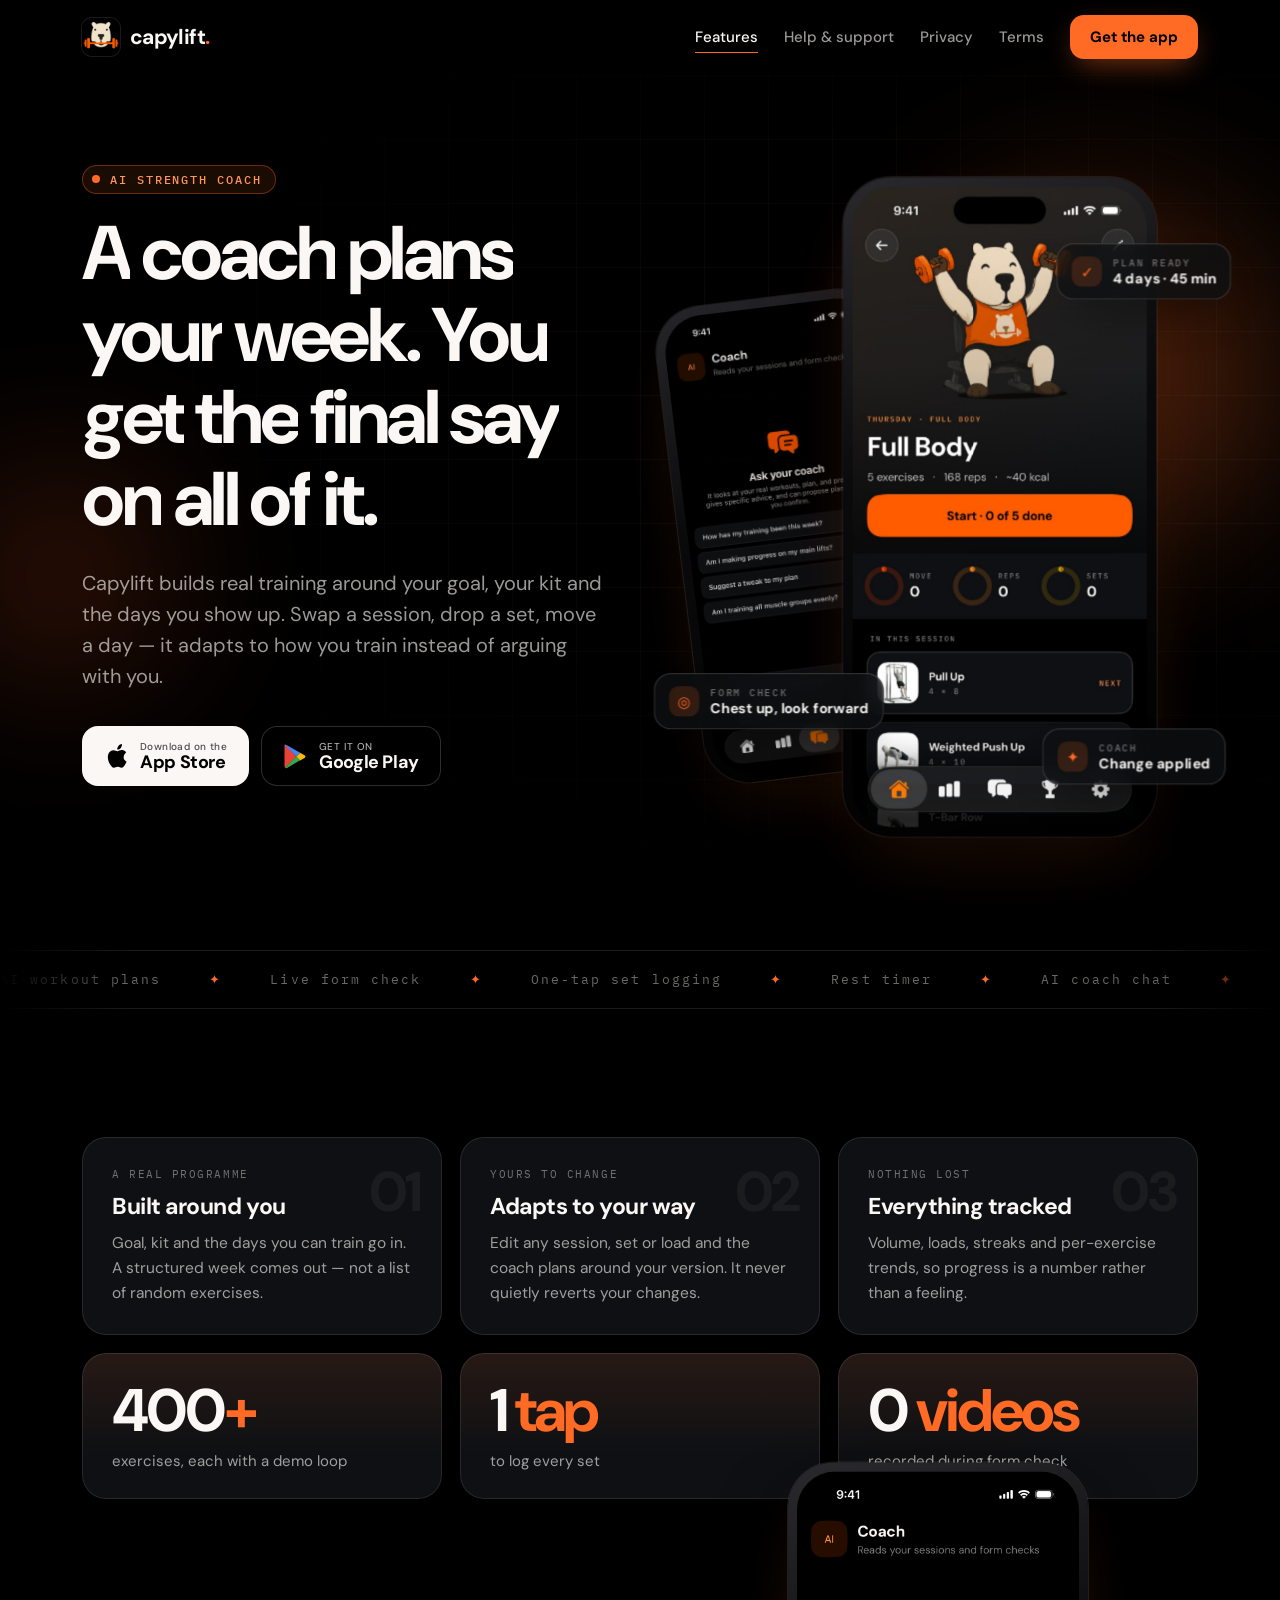
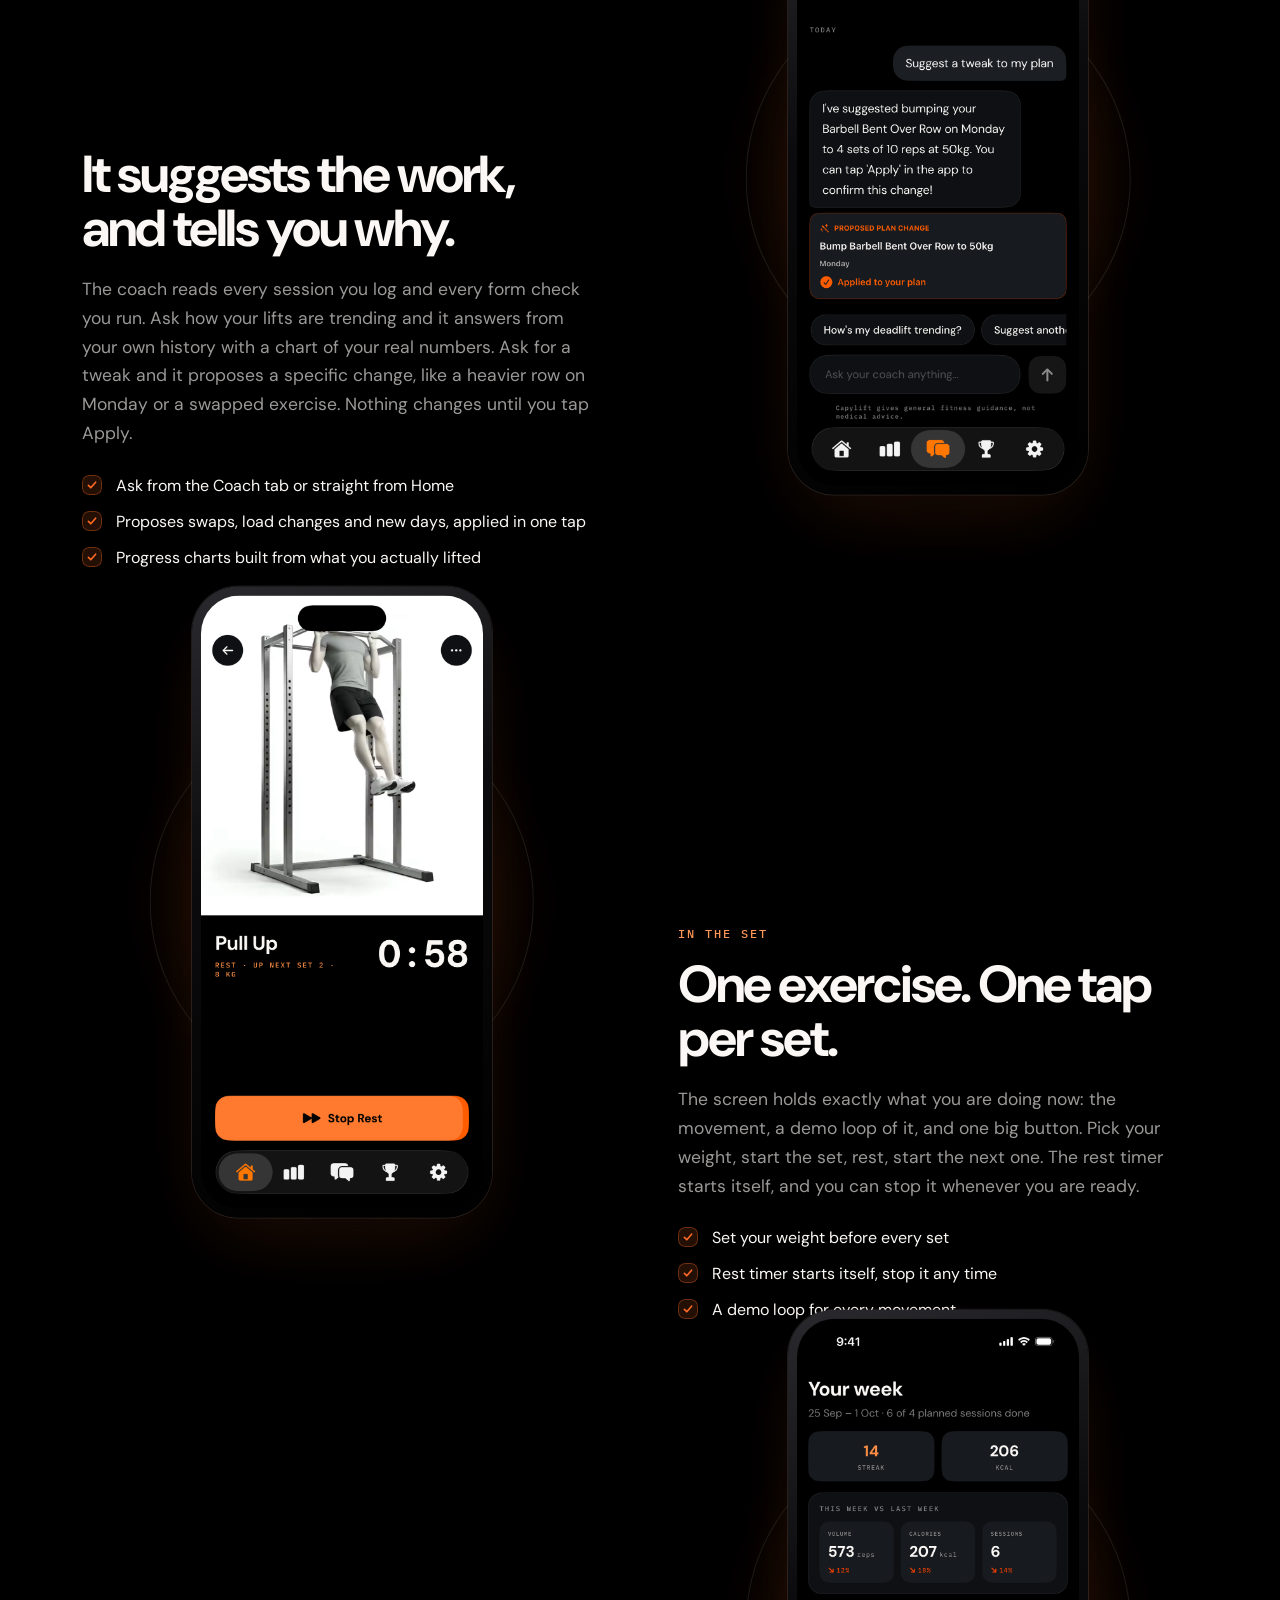
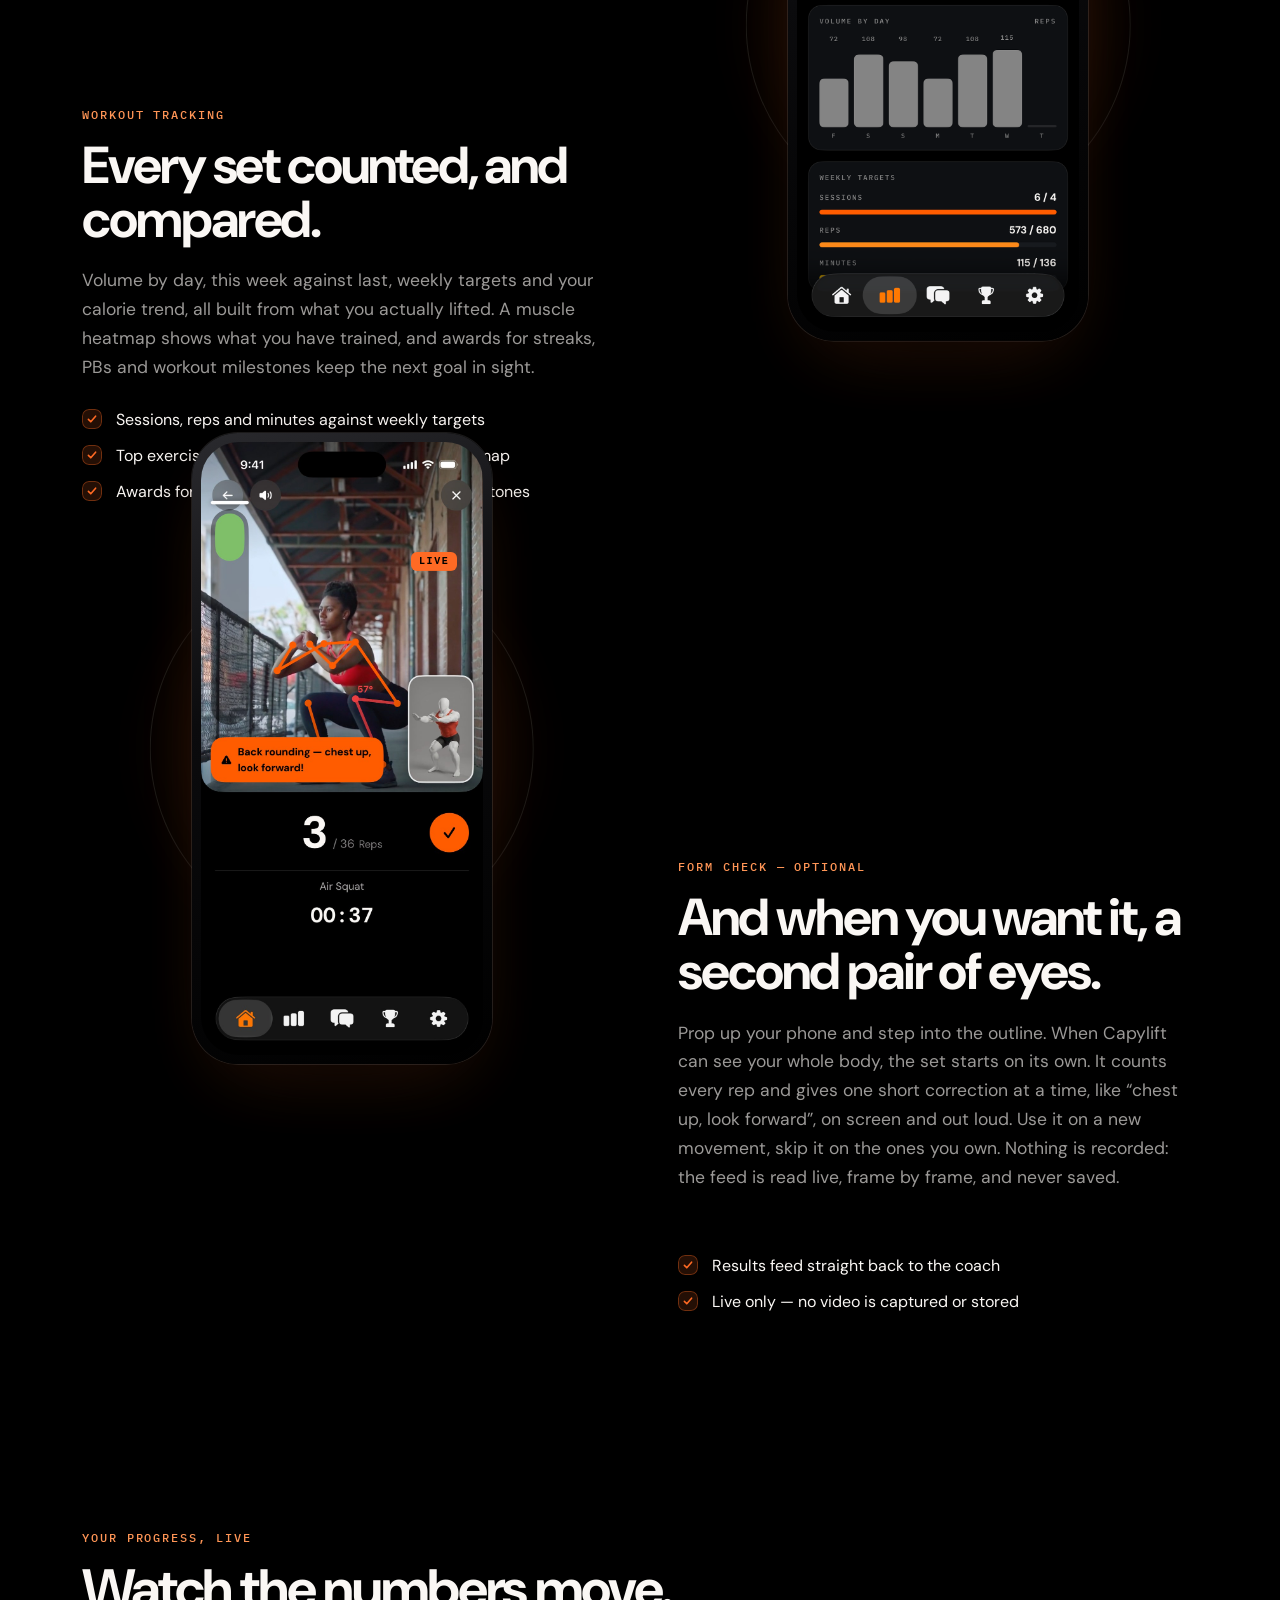
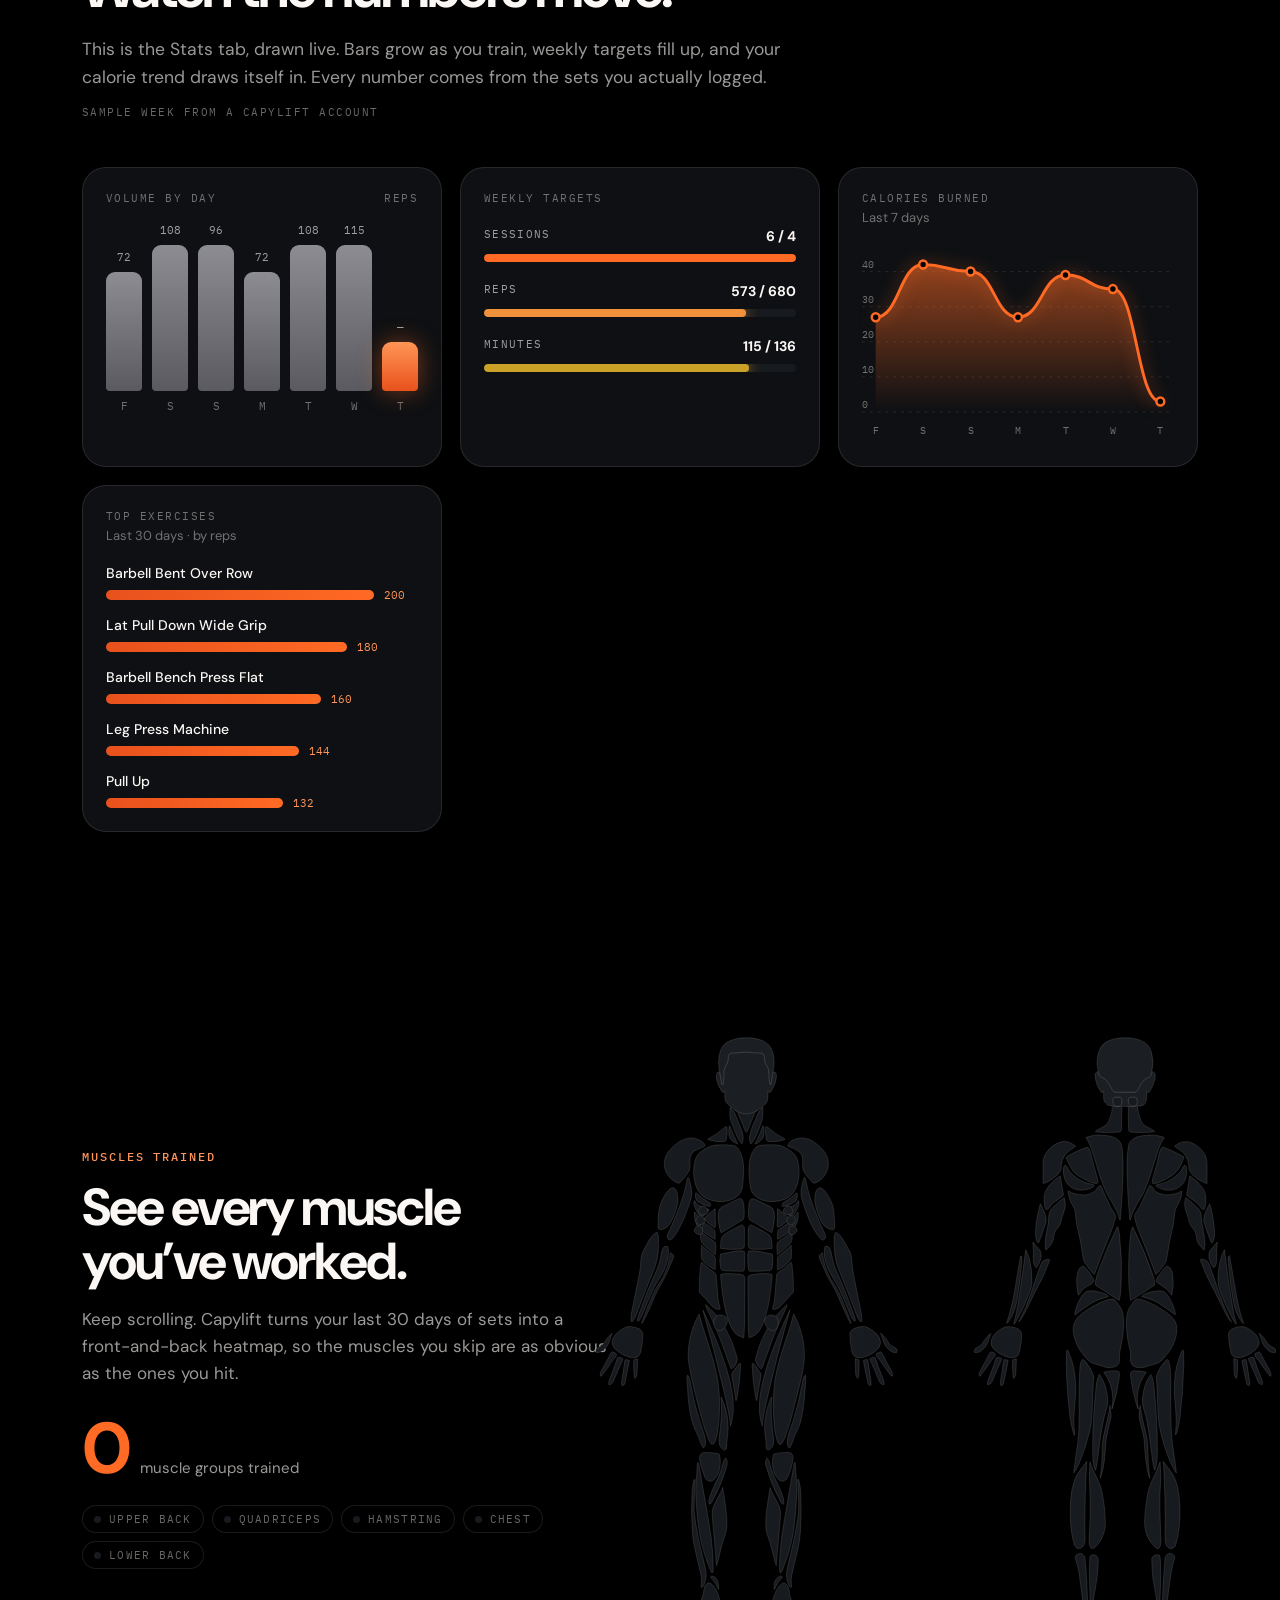
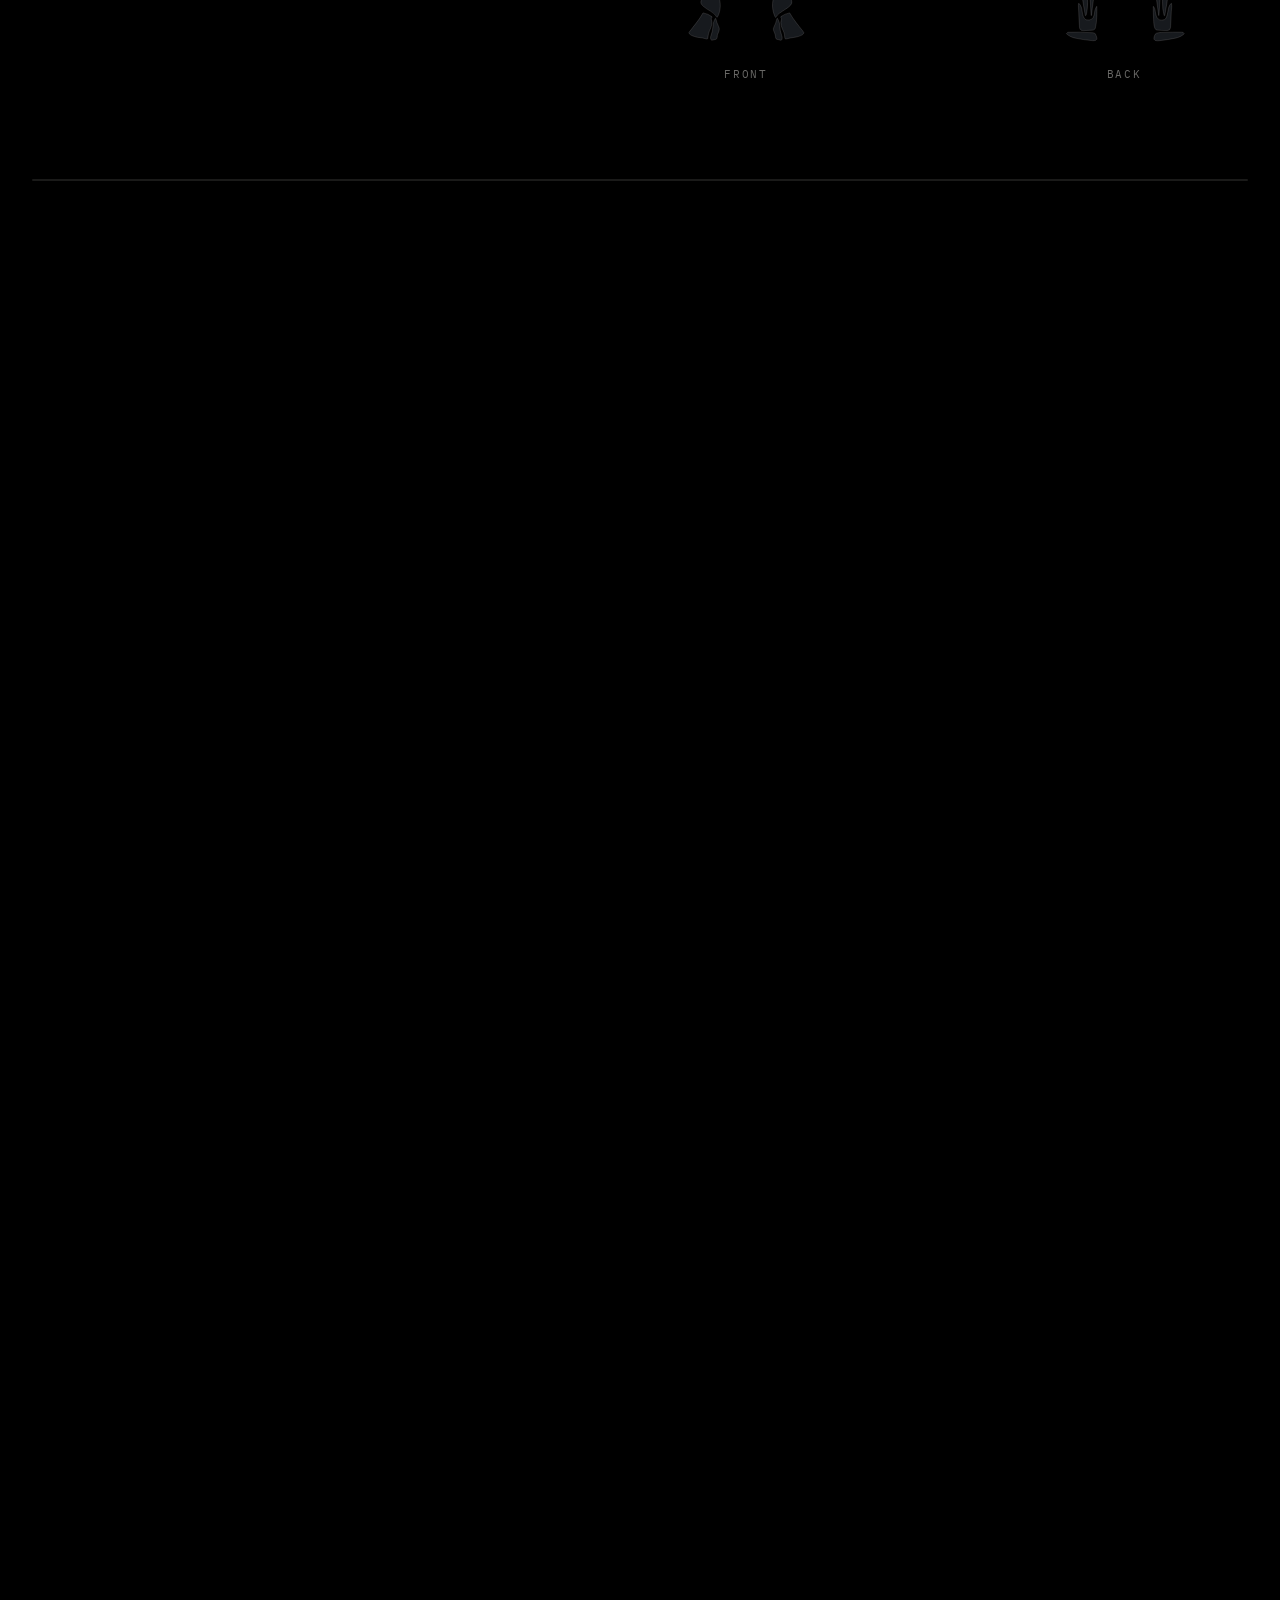
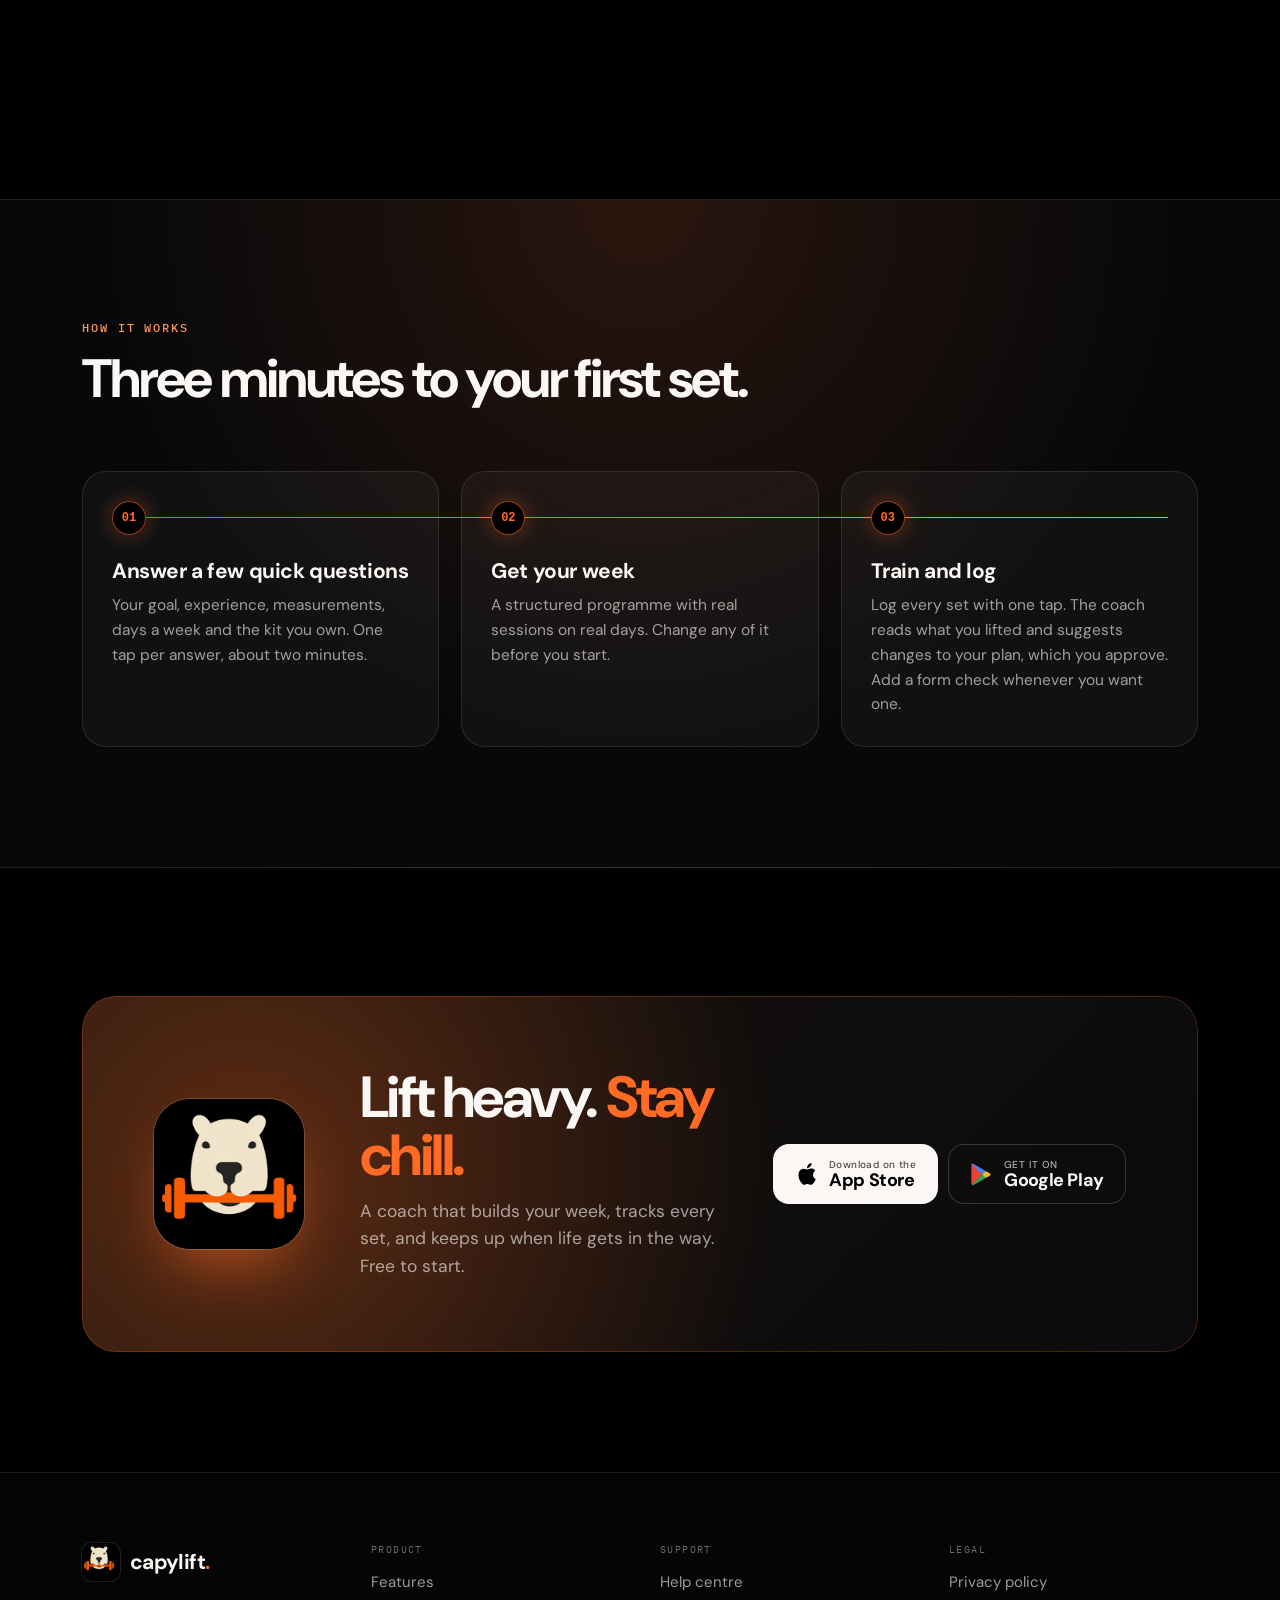
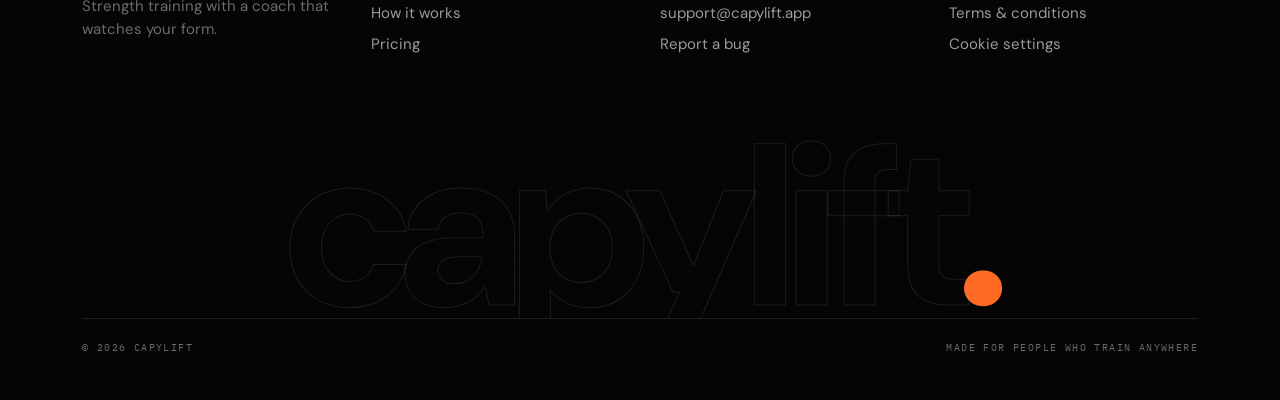
==== commit 5672aebb: "Add animated stats dashboard and scroll-driven body heatmap "Watch the numbers move": live web versi" ====
--- a/index.html
+++ b/index.html
@@ -198,12 +198,84 @@
   .bigword { font-size: clamp(80px,18vw,240px); font-weight: 700; letter-spacing: -.06em; line-height: .8; text-align: center; padding-top: 40px; color: transparent; -webkit-text-stroke: 1px rgba(250,247,244,.10); user-select: none; overflow: hidden; }
   .bigword span { color: var(--flame); -webkit-text-stroke: 0; }
 
+
+  /* ---------- live stats dashboard ---------- */
+  .live-head { max-width: 720px; }
+  .live-head h2 { margin: 16px 0 0; font-size: clamp(32px,4.6vw,54px); letter-spacing: -.04em; line-height: 1.04; }
+  .live-head p { margin: 18px 0 0; font-size: 17.5px; line-height: 1.6; color: var(--muted); }
+  .sample { margin-top: 14px; font-size: 10.5px; color: var(--faint); }
+  .dash { display: grid; grid-template-columns: repeat(auto-fit, minmax(min(300px,100%),1fr)); gap: 18px; margin-top: 48px; }
+  .dcard { padding: 24px 24px 22px; border-radius: 24px; background: var(--card); box-shadow: inset 0 0 0 1px var(--line); min-width: 0; }
+  .dcard .t { display: flex; justify-content: space-between; align-items: baseline; font-family: 'IBM Plex Mono', monospace; font-size: 10.5px; letter-spacing: .14em; color: var(--faint); }
+  .dcard .sub { margin-top: 4px; font-size: 13px; color: var(--faint); }
+  /* volume bars */
+  .bars { height: 190px; margin-top: 18px; display: grid; grid-template-columns: repeat(7,1fr); gap: 10px; align-items: end; }
+  .bar { display: flex; flex-direction: column; align-items: center; gap: 8px; height: 100%; justify-content: flex-end; }
+  .bar .val { font-family: 'IBM Plex Mono', monospace; font-size: 11px; color: var(--muted); opacity: 0; transition: opacity .4s calc(var(--i) * .07s + .6s); }
+  .bar .col { width: 100%; border-radius: 9px 9px 4px 4px; height: calc(var(--h) * 1%); background: linear-gradient(180deg, #8C8C92, #5A5A60); transform: scaleY(0); transform-origin: bottom; transition: transform 1s var(--ease) calc(var(--i) * .07s); }
+  .bar.today .col { background: linear-gradient(180deg, var(--flame-2), var(--flame-deep)); box-shadow: 0 0 24px rgba(255,106,36,.45); }
+  .bar .day { font-family: 'IBM Plex Mono', monospace; font-size: 10.5px; color: var(--faint); }
+  .play .bar .col { transform: scaleY(1); } .play .bar .val { opacity: 1; }
+  /* target rows */
+  .targets { display: flex; flex-direction: column; gap: 20px; margin-top: 22px; }
+  .tr .lab { display: flex; justify-content: space-between; font-family: 'IBM Plex Mono', monospace; font-size: 11px; letter-spacing: .12em; color: var(--muted); }
+  .tr .lab b { font-family: 'DM Sans', sans-serif; letter-spacing: 0; color: var(--paper); font-size: 14px; }
+  .track2 { margin-top: 9px; height: 8px; border-radius: 8px; background: var(--sunken); overflow: hidden; }
+  .track2 i { display: block; height: 100%; width: calc(var(--p) * 1%); border-radius: 8px; background: var(--c); transform: scaleX(0); transform-origin: left; transition: transform 1.2s var(--ease) calc(var(--i) * .15s + .2s); box-shadow: 0 0 14px var(--c); }
+  .play .track2 i { transform: scaleX(1); }
+  /* calorie curve */
+  .curve { width: 100%; height: 200px; margin-top: 14px; overflow: visible; }
+  .curve .grid line { stroke: var(--line); stroke-dasharray: 3 5; }
+  .curve .grid text { fill: var(--faint); font-family: 'IBM Plex Mono', monospace; font-size: 10px; }
+  .curve .area { opacity: 0; transition: opacity 1s ease 1s; }
+  .curve .line { fill: none; stroke: var(--flame); stroke-width: 3; stroke-linecap: round; stroke-dasharray: 1; stroke-dashoffset: 1; transition: stroke-dashoffset 1.8s var(--ease) .2s; filter: drop-shadow(0 0 8px rgba(255,106,36,.6)); }
+  .curve .dot { fill: #000; stroke: var(--flame); stroke-width: 2.5; opacity: 0; transition: opacity .3s calc(.4s + var(--i) * .22s); }
+  .play .curve .area { opacity: 1; } .play .curve .line { stroke-dashoffset: 0; } .play .curve .dot { opacity: 1; }
+  /* top exercises */
+  .tops { display: flex; flex-direction: column; gap: 14px; margin-top: 20px; }
+  .top .nm { font-size: 14px; font-weight: 500; }
+  .top .rw { display: flex; align-items: center; gap: 10px; margin-top: 6px; }
+  .top .rw i { height: 10px; flex: none; width: calc(var(--p) * 0.86%); border-radius: 6px; background: linear-gradient(90deg, var(--flame-deep), var(--flame)); transform: scaleX(0); transform-origin: left; transition: transform 1.1s var(--ease) calc(var(--i) * .12s + .2s); }
+  .top .rw span { font-family: 'IBM Plex Mono', monospace; font-size: 11px; color: var(--flame-2); }
+  .play .top .rw i { transform: scaleX(1); }
+
+  /* ---------- scroll-driven body heatmap ---------- */
+  .heat { position: relative; height: 260vh; margin-top: clamp(40px,6vw,80px); }
+  .heat-pin { position: sticky; top: 0; height: 100vh; display: flex; align-items: center; overflow: hidden; }
+  .heat-grid { display: grid; grid-template-columns: repeat(auto-fit, minmax(min(340px,100%),1fr)); gap: clamp(24px,5vw,72px); align-items: center; width: 100%; }
+  .heat h2 { margin: 16px 0 0; font-size: clamp(30px,4.4vw,52px); letter-spacing: -.04em; line-height: 1.04; }
+  .heat p { margin: 18px 0 0; font-size: 17px; line-height: 1.6; color: var(--muted); max-width: 46ch; }
+  .heat-count { margin-top: 26px; display: flex; align-items: baseline; gap: 12px; }
+  .heat-count b { font-size: clamp(48px,6vw,72px); letter-spacing: -.05em; line-height: 1; color: var(--flame); font-variant-numeric: tabular-nums; }
+  .heat-count span { color: var(--muted); font-size: 15px; }
+  .chips { display: flex; flex-wrap: wrap; gap: 8px; margin-top: 20px; }
+  .chip { display: inline-flex; align-items: center; gap: 8px; padding: 7px 12px; border-radius: 999px; font-family: 'IBM Plex Mono', monospace; font-size: 10.5px; letter-spacing: .12em; color: var(--faint); box-shadow: inset 0 0 0 1px var(--line); transition: color .4s, box-shadow .4s, background .4s; }
+  .chip::before { content: ""; width: 7px; height: 7px; border-radius: 50%; background: var(--sunken); transition: background .4s, box-shadow .4s; }
+  .chip.on { color: var(--paper); background: rgba(255,106,36,.10); box-shadow: inset 0 0 0 1px rgba(255,106,36,.45); }
+  .chip.on::before { background: var(--flame); box-shadow: 0 0 10px var(--flame); }
+  .bodies { position: relative; display: flex; justify-content: center; gap: clamp(8px,2vw,28px); }
+  .bodies::before { content: ""; position: absolute; inset: 10% 5%; border-radius: 50%; background: radial-gradient(circle, rgba(255,106,36,.22), transparent 65%); filter: blur(40px); opacity: var(--glow, 0); }
+  .fig { position: relative; display: flex; flex-direction: column; align-items: center; gap: 10px; }
+  .fig svg { height: min(72vh, 620px); width: auto; max-width: 42vw; overflow: visible; }
+  .fig svg path { stroke: rgba(250,247,244,0.12); stroke-width: 2; transition: fill .5s ease; }
+  .fig .cap { font-family: 'IBM Plex Mono', monospace; font-size: 10.5px; letter-spacing: .16em; color: var(--faint); }
+  .heat-bar { position: absolute; left: var(--pad); right: var(--pad); bottom: 28px; height: 2px; background: var(--line); border-radius: 2px; }
+  .heat-bar i { position: absolute; inset: 0; transform-origin: left; transform: scaleX(var(--hp, 0)); background: linear-gradient(90deg, var(--flame-deep), var(--flame-2)); }
+  @media (max-width: 760px) {
+    .heat { height: 230vh; }
+    .heat-grid { gap: 18px; }
+    .heat p { display: none; }
+    .heat-count { margin-top: 12px; } .chips { margin-top: 12px; }
+    .fig svg { height: 44vh; }
+  }
+
   /* ---------- reduced motion ---------- */
   @media (prefers-reduced-motion: reduce) {
     *, *::before, *::after { animation: none !important; transition: none !important; }
     .reveal, h1 .w > span { opacity: 1 !important; transform: none !important; }
     .stepline i { transform: scaleX(1); }
     html { scroll-behavior: auto; }
+    .heat { height: auto; } .heat-pin { position: static; height: auto; padding: 40px 0; } .heat-bar { display: none; }
   }
 </style>
 </head>
@@ -345,6 +417,47 @@
     </div>
   </section>
 
+  <!-- LIVE STATS -->
+  <section id="progress-live">
+    <div class="wrap">
+      <div class="live-head">
+        <div class="eyebrow reveal">YOUR PROGRESS, LIVE</div>
+        <h2 class="reveal" style="--d:.08s">Watch the numbers move.</h2>
+        <p class="reveal" style="--d:.16s">This is the Stats tab, drawn live. Bars grow as you train, weekly targets fill up, and your calorie trend draws itself in. Every number comes from the sets you actually logged.</p>
+        <div class="sample mono reveal" style="--d:.2s">Sample week from a Capylift account</div>
+      </div>
+      <div class="dash" id="dash">
+        <div class="dcard reveal"><div class="t"><span>VOLUME BY DAY</span><span>REPS</span></div><div class="bars"><div class="bar" style="--i:0;--h:63"><span class="val">72</span><div class="col"></div><span class="day">F</span></div><div class="bar" style="--i:1;--h:94"><span class="val">108</span><div class="col"></div><span class="day">S</span></div><div class="bar" style="--i:2;--h:83"><span class="val">96</span><div class="col"></div><span class="day">S</span></div><div class="bar" style="--i:3;--h:63"><span class="val">72</span><div class="col"></div><span class="day">M</span></div><div class="bar" style="--i:4;--h:94"><span class="val">108</span><div class="col"></div><span class="day">T</span></div><div class="bar" style="--i:5;--h:100"><span class="val">115</span><div class="col"></div><span class="day">W</span></div><div class="bar today" style="--i:6;--h:26"><span class="val">—</span><div class="col"></div><span class="day">T</span></div></div></div>
+        <div class="dcard reveal" style="--d:.1s"><div class="t"><span>WEEKLY TARGETS</span></div><div class="targets"><div class="tr" style="--i:0;--p:100;--c:#FF6A24"><div class="lab"><span>SESSIONS</span><b>6 / 4</b></div><div class="track2"><i></i></div></div><div class="tr" style="--i:1;--p:84;--c:#F2913C"><div class="lab"><span>REPS</span><b>573 / 680</b></div><div class="track2"><i></i></div></div><div class="tr" style="--i:2;--p:85;--c:#C9A227"><div class="lab"><span>MINUTES</span><b>115 / 136</b></div><div class="track2"><i></i></div></div></div></div>
+        <div class="dcard reveal" style="--d:.2s"><div class="t"><span>CALORIES BURNED</span></div><div class="sub">Last 7 days</div>
+          <svg class="curve" id="curve" viewBox="0 0 320 200" preserveAspectRatio="none" aria-label="Calories burned over the last 7 days"></svg></div>
+        <div class="dcard reveal" style="--d:.3s"><div class="t"><span>TOP EXERCISES</span></div><div class="sub">Last 30 days · by reps</div><div class="tops"><div class="top" style="--i:0;--p:100"><div class="nm">Barbell Bent Over Row</div><div class="rw"><i></i><span>200</span></div></div><div class="top" style="--i:1;--p:90"><div class="nm">Lat Pull Down Wide Grip</div><div class="rw"><i></i><span>180</span></div></div><div class="top" style="--i:2;--p:80"><div class="nm">Barbell Bench Press Flat</div><div class="rw"><i></i><span>160</span></div></div><div class="top" style="--i:3;--p:72"><div class="nm">Leg Press Machine</div><div class="rw"><i></i><span>144</span></div></div><div class="top" style="--i:4;--p:66"><div class="nm">Pull Up</div><div class="rw"><i></i><span>132</span></div></div></div></div>
+      </div>
+    </div>
+  </section>
+
+  <!-- SCROLL-DRIVEN HEATMAP -->
+  <div class="heat" id="heat">
+    <div class="heat-pin">
+      <div class="wrap heat-grid">
+        <div>
+          <div class="eyebrow">MUSCLES TRAINED</div>
+          <h2>See every muscle you&rsquo;ve worked.</h2>
+          <p>Keep scrolling. Capylift turns your last 30 days of sets into a front-and-back heatmap, so the muscles you skip are as obvious as the ones you hit.</p>
+          <div class="heat-count"><b id="heatN">0</b><span>muscle groups trained</span></div>
+          <div class="chips" id="chips">
+            <span class="chip" data-m="upperBack">UPPER BACK</span><span class="chip" data-m="quadriceps">QUADRICEPS</span><span class="chip" data-m="hamstring">HAMSTRING</span><span class="chip" data-m="chest">CHEST</span><span class="chip" data-m="lowerBack">LOWER BACK</span>
+          </div>
+        </div>
+        <div class="bodies" id="bodies">
+          <div class="fig"><svg id="figFront" role="img" aria-label="Front muscle heatmap"></svg><span class="cap">FRONT</span></div>
+          <div class="fig"><svg id="figBack" role="img" aria-label="Back muscle heatmap"></svg><span class="cap">BACK</span></div>
+        </div>
+      </div>
+      <div class="heat-bar" aria-hidden="true"><i></i></div>
+    </div>
+  </div>
+
   <!-- HOW IT WORKS -->
   <div class="how" id="how">
     <div class="wrap">
@@ -445,6 +558,72 @@
   addEventListener('scroll', () => { if (!ticking) { ticking = true; requestAnimationFrame(onScroll); } }, { passive: true });
   onScroll();
 
+
+  // ---------- live stats: calorie curve + play-on-view ----------
+  (() => {
+    const svg = document.getElementById('curve'); if (!svg) return;
+    const kcal = [27, 42, 40, 27, 39, 35, 3], W = 320, H = 200, top = 14, bot = 172, max = 45;
+    const xs = kcal.map((_, i) => 14 + i * ((W - 28) / 6)), ys = kcal.map(v => bot - (v / max) * (bot - top));
+    let d = `M${xs[0]},${ys[0]}`;
+    for (let i = 1; i < xs.length; i++) { const cx = (xs[i - 1] + xs[i]) / 2; d += ` C${cx},${ys[i - 1]} ${cx},${ys[i]} ${xs[i]},${ys[i]}`; }
+    const grid = [0, 10, 20, 30, 40].map(v => { const y = bot - (v / max) * (bot - top); return `<line x1="0" x2="${W}" y1="${y}" y2="${y}"/><text x="0" y="${y - 4}">${v}</text>`; }).join('');
+    const days = ['F', 'S', 'S', 'M', 'T', 'W', 'T'].map((t, i) => `<text x="${xs[i] - 3}" y="${H - 6}">${t}</text>`).join('');
+    svg.innerHTML = `<defs><linearGradient id="ag" x1="0" y1="0" x2="0" y2="1"><stop offset="0" stop-color="#FF6A24" stop-opacity=".55"/><stop offset="1" stop-color="#FF6A24" stop-opacity="0"/></linearGradient></defs>
+      <g class="grid">${grid}${days}</g><path class="area" d="${d} L${xs[6]},${bot} L${xs[0]},${bot} Z" fill="url(#ag)"/>
+      <path class="line" d="${d}" pathLength="1"/>${xs.map((x, i) => `<circle class="dot" style="--i:${i}" cx="${x}" cy="${ys[i]}" r="4"/>`).join('')}`;
+    // Each card plays its own animation as it scrolls into view.
+    const cards = document.querySelectorAll('#dash .dcard');
+    if (reduce) { cards.forEach(c => c.classList.add('play')); return; }
+    const po = new IntersectionObserver(es => es.forEach(e => { if (e.isIntersecting) { e.target.classList.add('play'); po.unobserve(e.target); } }), { threshold: 0.45 });
+    cards.forEach(c => po.observe(c));
+  })();
+
+  // ---------- body heatmap, filled by scroll ----------
+  (() => {
+    const heat = document.getElementById('heat'); if (!heat) return;
+    // Intensity per muscle (sample 30 days); strongest light first as you scroll.
+    const I = { front: { quadriceps: 1, chest: .85, deltoids: .6, biceps: .55, triceps: .5, trapezius: .5, adductors: .5, forearm: .35, calves: .35, abs: .3, obliques: .25, serratus: .3, hipFlexors: .3, tibialis: .2 },
+                back: { upperBack: 1, hamstring: .9, lowerBack: .8, gluteal: .7, trapezius: .6, deltoids: .55, triceps: .5, adductors: .45, forearm: .35, calves: .35 } };
+    const order = [...new Set([...Object.entries(I.front), ...Object.entries(I.back)].sort((a, b) => b[1] - a[1]).map(e => e[0]))];
+    const lerp = (a, b, t) => a.map((v, k) => Math.round(v + (b[k] - v) * t));
+    const BASE = [23, 26, 30], C700 = [180, 71, 15], C500 = [255, 106, 36], C300 = [255, 149, 86];
+    const color = v => { if (v <= 0.001) return `rgb(${BASE})`; const c = v < .6 ? lerp(C700, C500, v / .6) : lerp(C500, C300, (v - .6) / .4); return `rgb(${lerp(BASE, c, Math.min(1, v * 3))})`; };
+    const groups = [];
+    fetch('/assets/body-paths.json').then(r => r.json()).then(data => {
+      for (const [side, el] of [['front', 'figFront'], ['back', 'figBack']]) {
+        const svg = document.getElementById(el); svg.setAttribute('viewBox', data[side].viewBox);
+        svg.innerHTML = data[side].parts.map(p => {
+          const head = p.slug === 'head' || p.slug === 'hair';
+          return `<g data-m="${p.slug}"${head ? ' data-head="1"' : ''}>${p.paths.map(d => `<path d="${d}" fill="${head ? '#1B1F24' : `rgb(${BASE})`}"/>`).join('')}</g>`;
+        }).join('');
+        svg.querySelectorAll('g[data-m]:not([data-head])').forEach(g => {
+          const m = g.dataset.m, v = I[side][m] || 0;
+          groups.push({ g, m, v, rank: order.indexOf(m) });
+        });
+      }
+      update();
+    });
+    const chips = [...document.querySelectorAll('#chips .chip')], counter = document.getElementById('heatN'), bodies = document.getElementById('bodies');
+    const update = () => {
+      if (!groups.length) return;
+      const r = heat.getBoundingClientRect(), span = r.height - innerHeight;
+      const p = reduce ? 1 : Math.max(0, Math.min(1, -r.top / (span || 1)));
+      heat.style.setProperty('--hp', p);
+      const lit = new Set();
+      groups.forEach(({ g, m, v, rank }) => {
+        if (!v) return;
+        const t0 = 0.06 + rank * (0.78 / order.length), k = Math.max(0, Math.min(1, (p - t0) / 0.12));
+        g.querySelectorAll('path').forEach(path => path.setAttribute('fill', color(v * k)));
+        if (k > 0.5) lit.add(m);
+      });
+      counter.textContent = lit.size;
+      chips.forEach(c => c.classList.toggle('on', lit.has(c.dataset.m)));
+      bodies.style.setProperty('--glow', Math.min(1, p * 1.4));
+    };
+    addEventListener('scroll', () => requestAnimationFrame(update), { passive: true });
+    addEventListener('resize', update);
+  })();
+
   if (reduce || !fine) return;
 
   // Hero phones tilt toward the pointer.
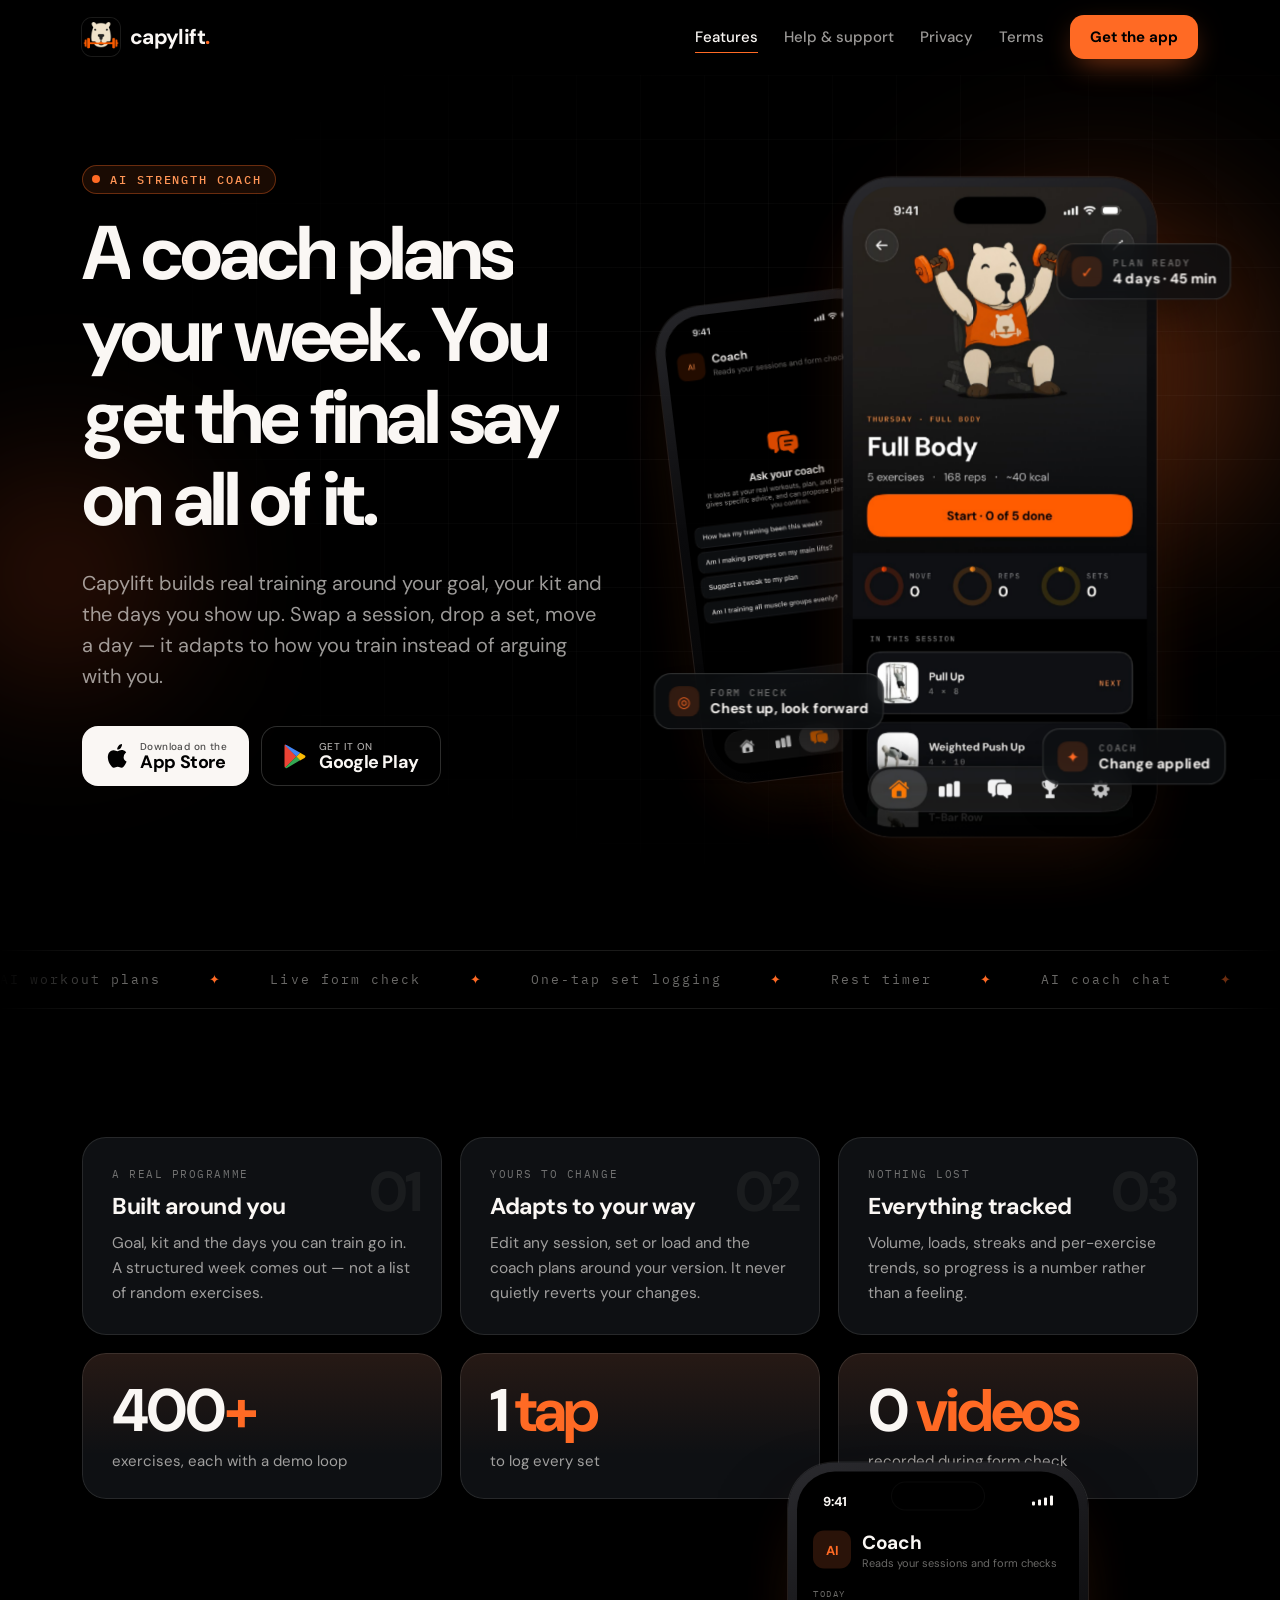
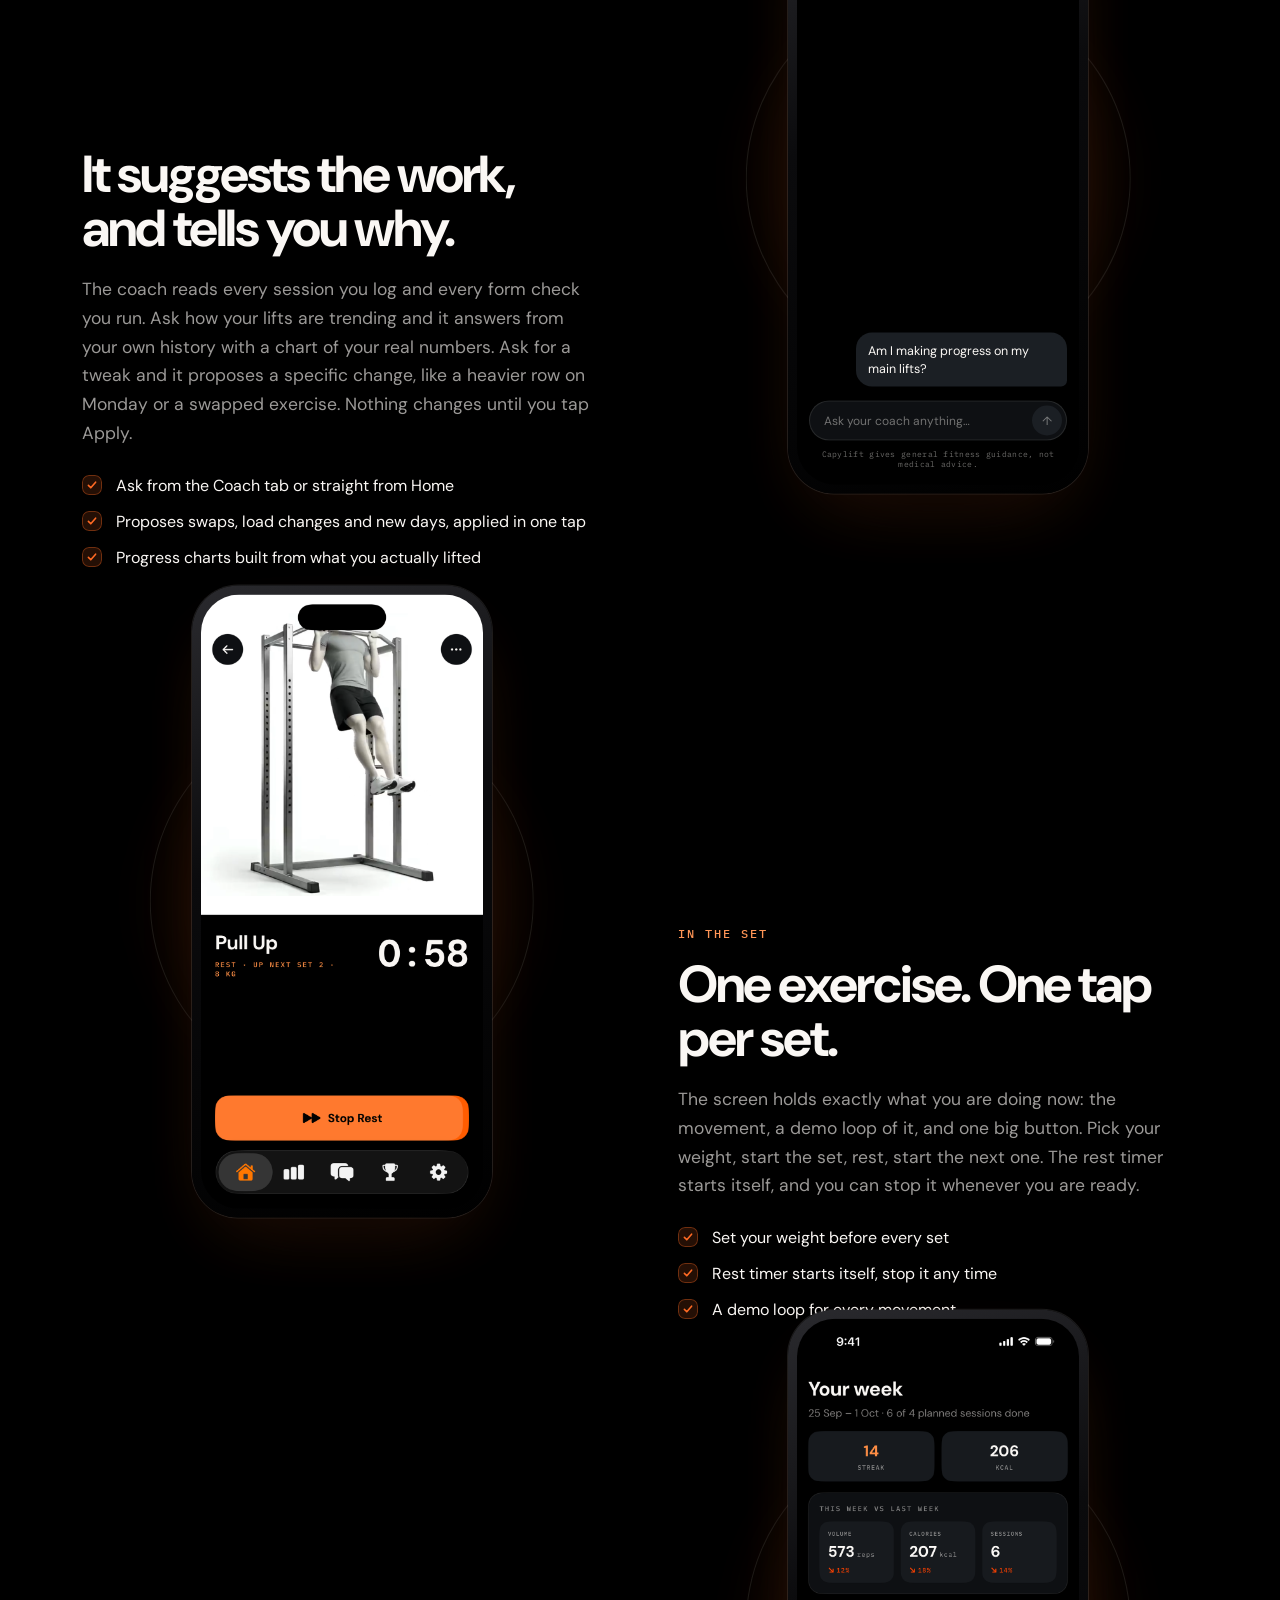
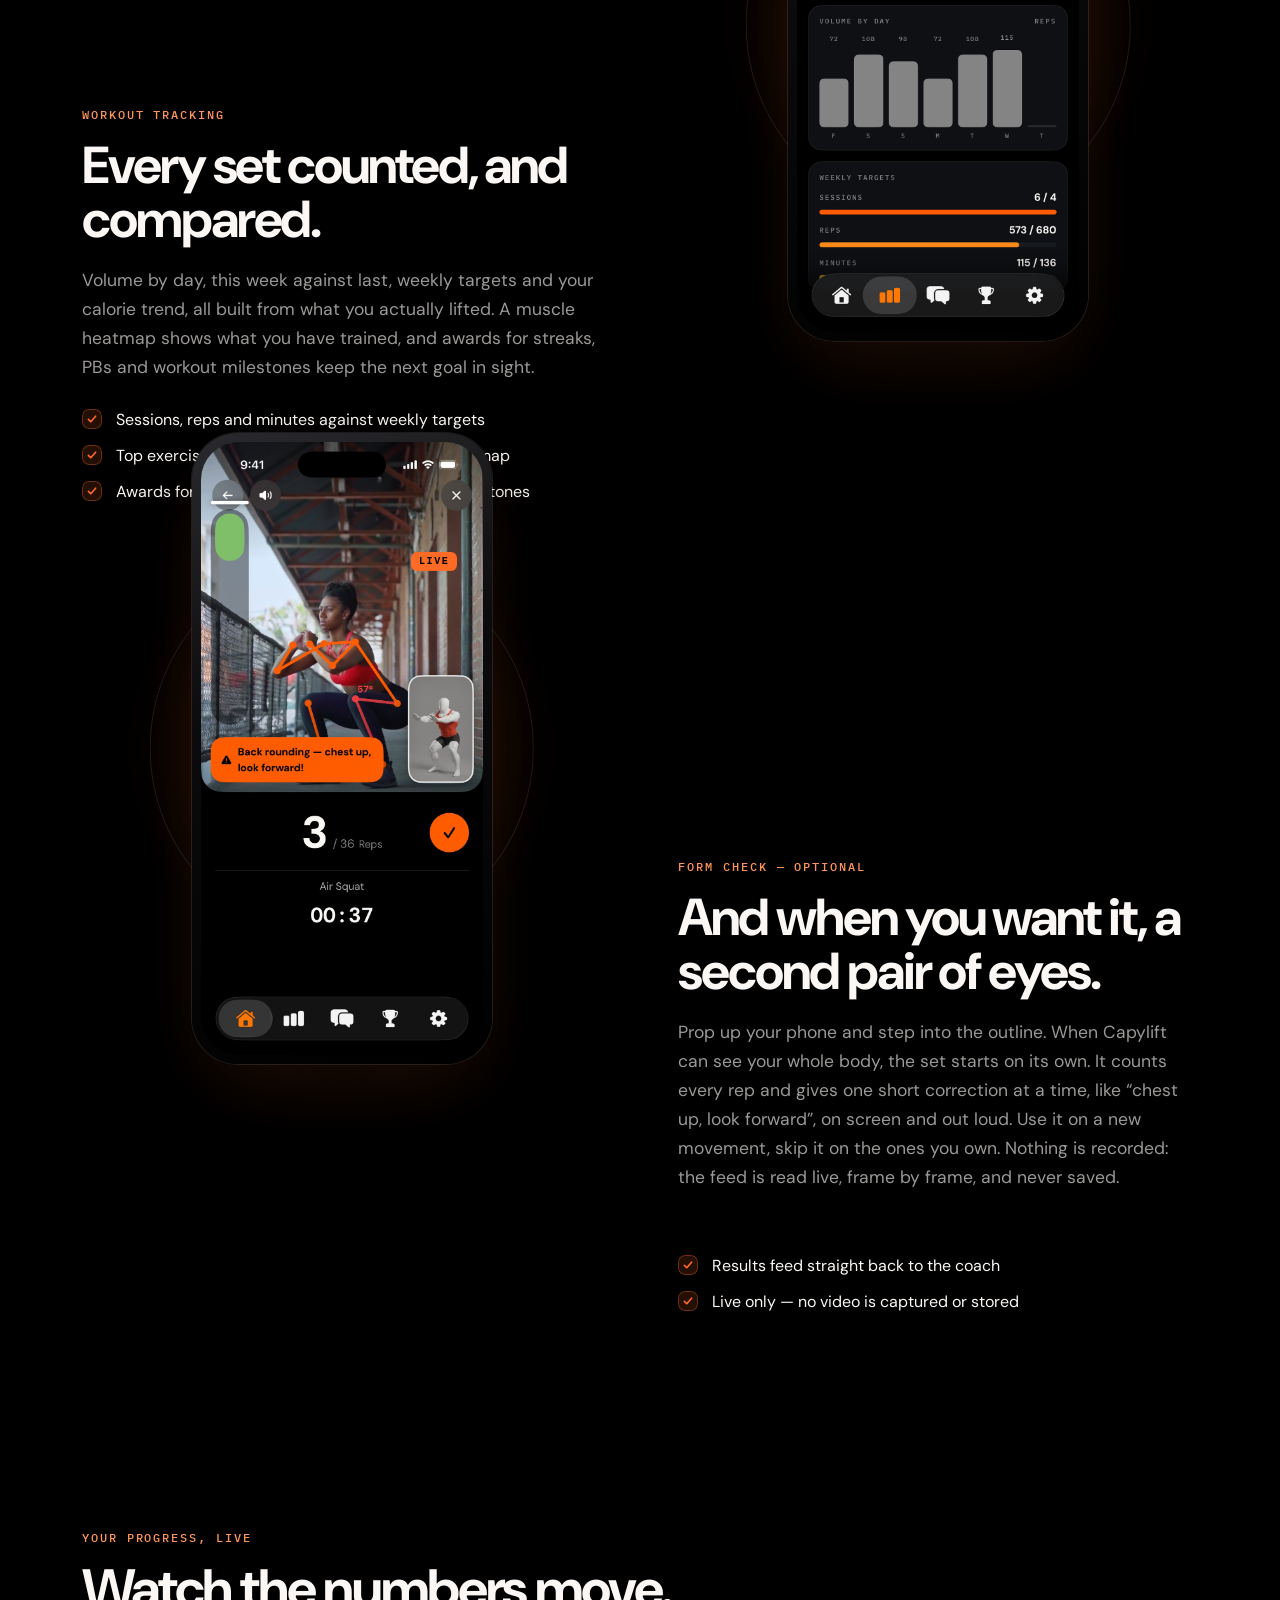
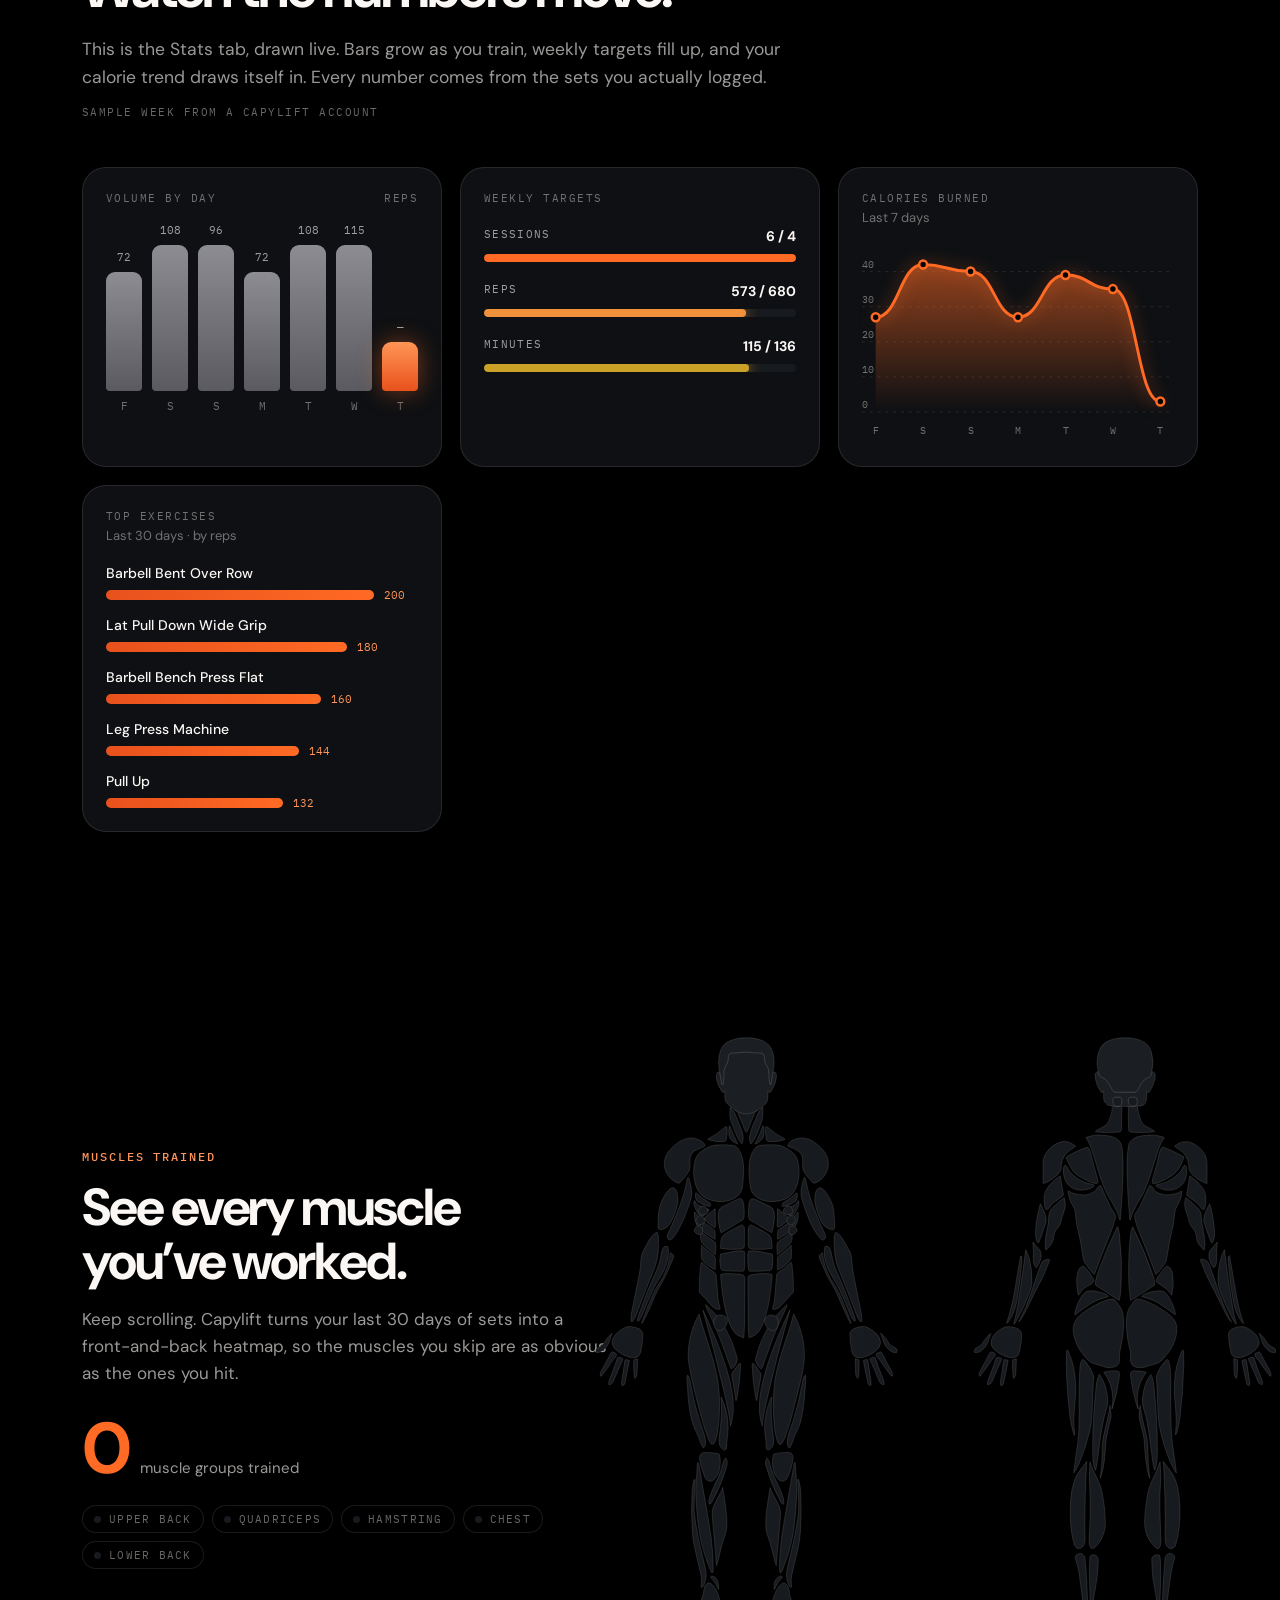
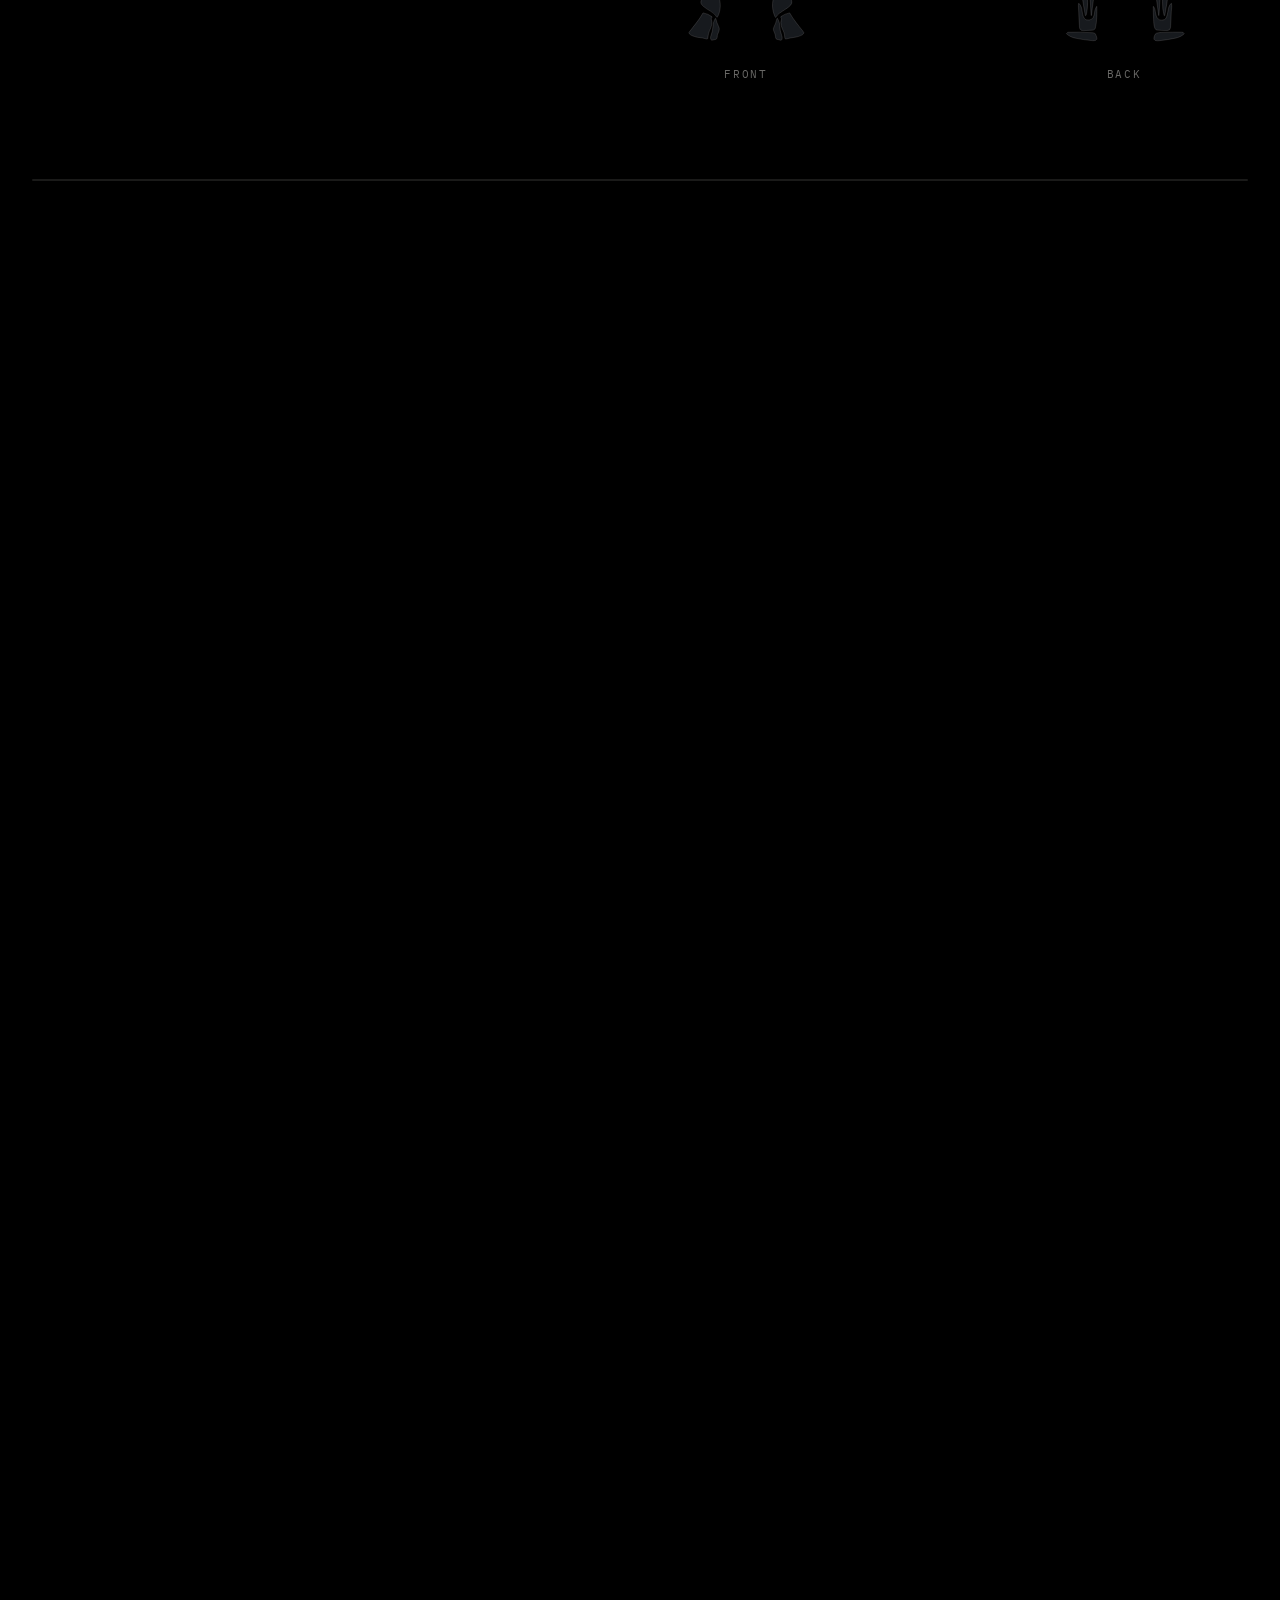
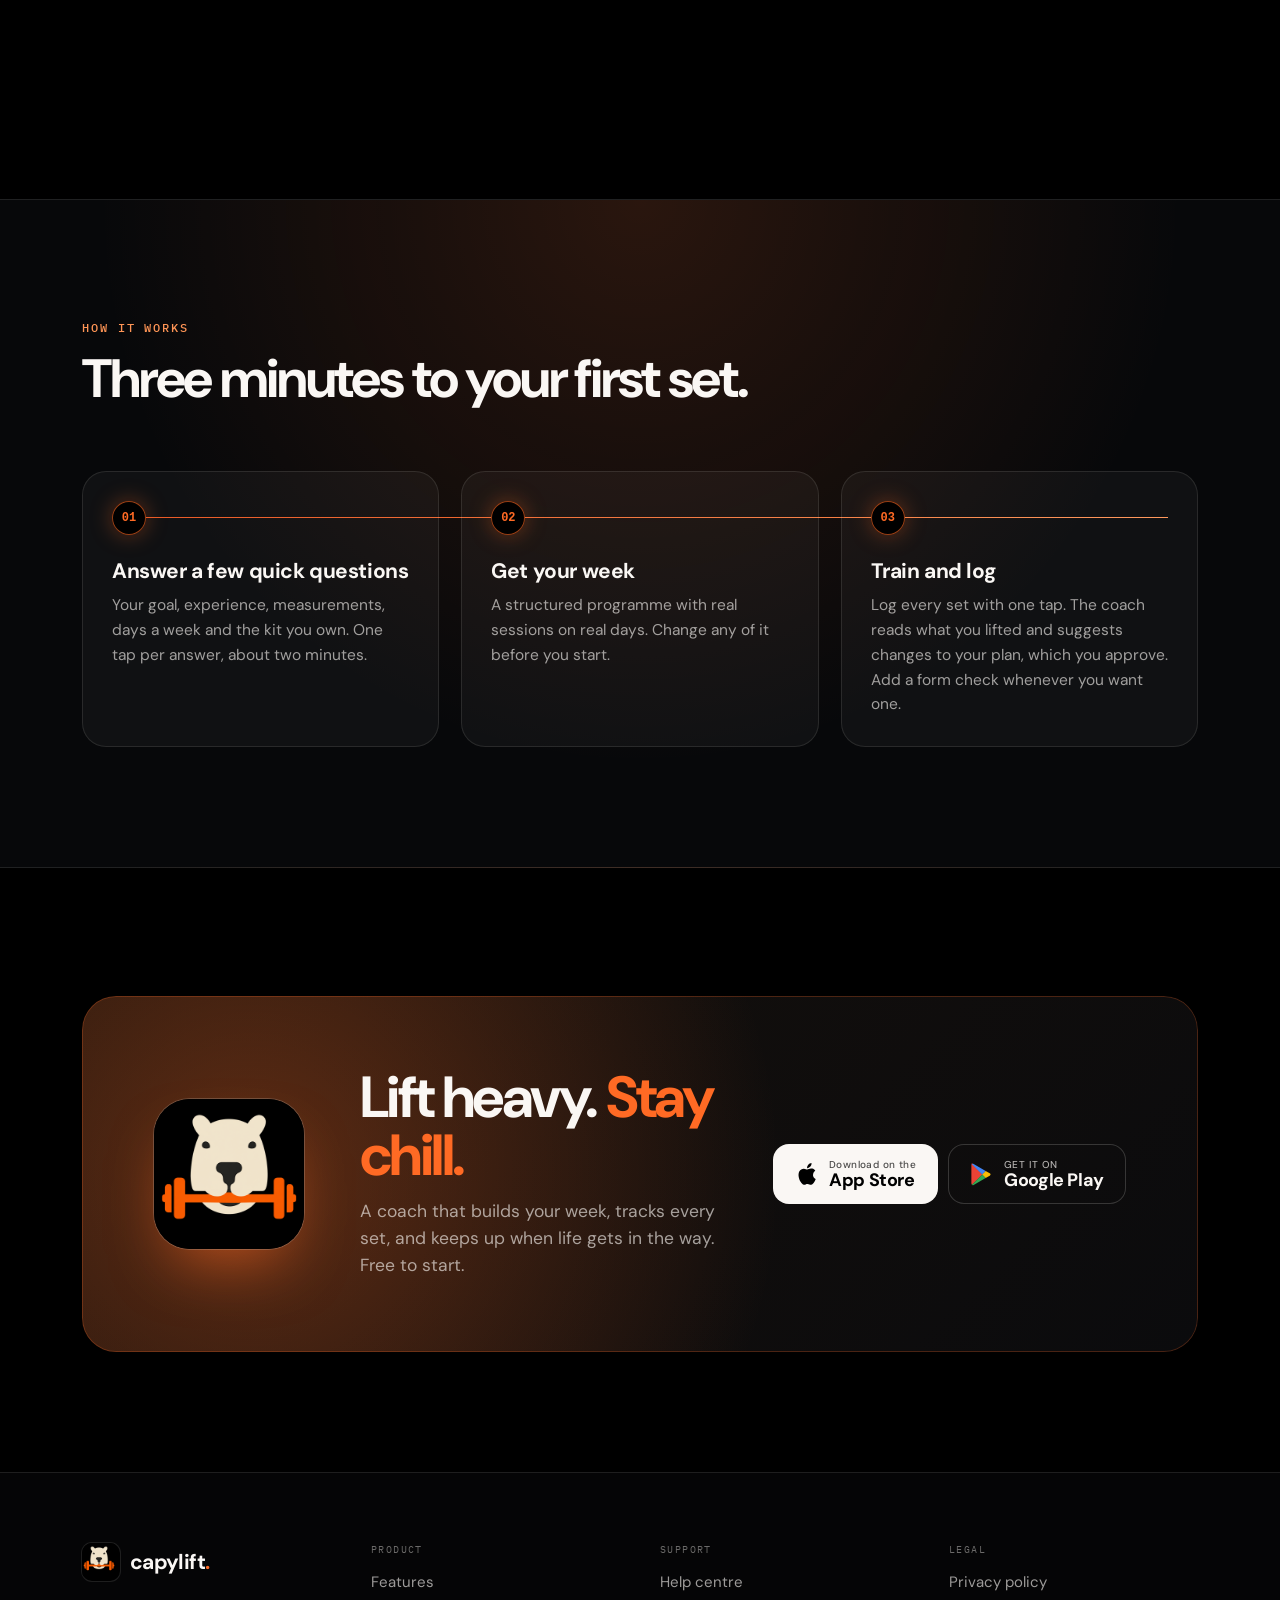
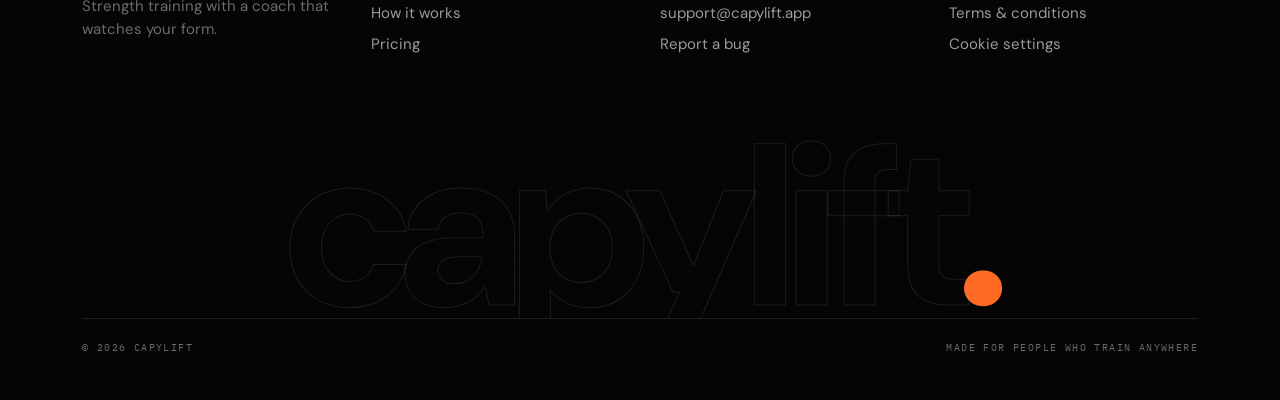
==== commit 6014ed30: "Animate the coach section as a live chat Replace the static coach screenshot with an HTML replica of" ====
--- a/index.html
+++ b/index.html
@@ -269,6 +269,60 @@
     .fig svg { height: 44vh; }
   }
 
+
+  /* ---------- animated coach chat ---------- */
+  .chat { position: relative; aspect-ratio: 1206 / 2622; border-radius: 38px; overflow: hidden; background: #000; display: flex; flex-direction: column; font-size: 12.5px; }
+  .cs-status { display: flex; align-items: center; justify-content: space-between; padding: 14px 26px 0; height: 44px; font-size: 13px; }
+  .cs-island { position: absolute; left: 50%; top: 11px; transform: translateX(-50%); width: 92px; height: 27px; border-radius: 20px; background: #000; box-shadow: 0 0 0 1px rgba(255,255,255,.04); }
+  .cs-icons { display: flex; gap: 3px; align-items: flex-end; }
+  .cs-icons i { width: 3px; background: var(--paper); border-radius: 1px; }
+  .cs-icons i:nth-child(1) { height: 4px; } .cs-icons i:nth-child(2) { height: 6px; } .cs-icons i:nth-child(3) { height: 8px; } .cs-icons i:nth-child(4) { height: 10px; }
+  .cs-head { display: flex; gap: 11px; align-items: center; padding: 14px 16px 6px; }
+  .cs-ai { width: 38px; height: 38px; border-radius: 11px; display: grid; place-items: center; background: #2A1309; color: var(--flame); font-weight: 700; font-size: 13px; }
+  .cs-head b { display: block; font-size: 19px; letter-spacing: -.02em; }
+  .cs-head small { display: block; color: var(--faint); font-size: 11px; margin-top: 1px; }
+  .cs-day { font-family: 'IBM Plex Mono', monospace; font-size: 9px; letter-spacing: .16em; color: var(--faint); padding: 12px 16px 6px; }
+  .cs-feed { flex: 1; display: flex; flex-direction: column; justify-content: flex-end; gap: 9px; padding: 0 12px 10px; overflow: hidden; }
+  .msg { max-width: 82%; padding: 9px 12px; border-radius: 16px; line-height: 1.45; animation: msgIn .45s var(--ease) both; }
+  .msg.me { align-self: flex-end; background: #1B1F24; border-bottom-right-radius: 6px; }
+  .msg.bot { align-self: flex-start; background: #0E1013; box-shadow: inset 0 0 0 1px var(--line); border-bottom-left-radius: 6px; }
+  .msg .caret { display: inline-block; width: 6px; height: 12px; margin-left: 2px; vertical-align: -1px; background: var(--flame); animation: blink 1s steps(1) infinite; }
+  @keyframes msgIn { from { opacity: 0; transform: translateY(12px) scale(.97); } to { opacity: 1; transform: none; } }
+  .typing { align-self: flex-start; display: flex; gap: 4px; padding: 11px 13px; border-radius: 16px; background: #0E1013; box-shadow: inset 0 0 0 1px var(--line); animation: msgIn .3s var(--ease) both; }
+  .typing i { width: 6px; height: 6px; border-radius: 50%; background: var(--faint); animation: dot 1s ease-in-out infinite; }
+  .typing i:nth-child(2) { animation-delay: .15s; } .typing i:nth-child(3) { animation-delay: .3s; }
+  @keyframes dot { 0%,60%,100% { transform: none; opacity: .5; } 30% { transform: translateY(-4px); opacity: 1; } }
+  .card-x { align-self: stretch; padding: 11px 12px; border-radius: 14px; background: #0E1013; box-shadow: inset 0 0 0 1px rgba(255,106,36,.35); animation: msgIn .5s var(--ease) both; }
+  .card-x .h { font-family: 'IBM Plex Mono', monospace; font-size: 8.5px; letter-spacing: .12em; color: var(--flame); font-weight: 600; }
+  .card-x .ttl { font-weight: 700; margin-top: 6px; font-size: 12.5px; }
+  .card-x .meta { color: var(--faint); font-size: 10.5px; margin-top: 3px; }
+  .card-x .btns { display: grid; grid-template-columns: 1fr 1fr; gap: 8px; margin-top: 10px; transition: opacity .3s; }
+  .card-x .btns span { position: relative; overflow: hidden; height: 28px; border-radius: 8px; display: grid; place-items: center; font-weight: 700; font-size: 11.5px; background: #1B1F24; transition: transform .15s; }
+  .card-x .btns .apply { background: var(--flame); color: #000; }
+  .card-x .btns .apply.press { transform: scale(.94); }
+  .ripple { position: absolute; width: 10px; height: 10px; border-radius: 50%; background: rgba(255,255,255,.7); transform: scale(0); animation: rip .6s ease-out forwards; }
+  @keyframes rip { to { transform: scale(14); opacity: 0; } }
+  .card-x .done { display: none; align-items: center; gap: 7px; margin-top: 10px; color: var(--flame); font-weight: 700; font-size: 12px; animation: msgIn .4s var(--ease) both; }
+  .card-x .done i { width: 17px; height: 17px; border-radius: 50%; background: var(--flame); color: #000; display: grid; place-items: center; font-style: normal; font-size: 10px; }
+  .card-x.applied { box-shadow: inset 0 0 0 1px rgba(255,106,36,.6), 0 0 26px -6px rgba(255,106,36,.5); }
+  .card-x.applied .btns { display: none; } .card-x.applied .done { display: flex; }
+  .cchart { align-self: stretch; padding: 10px 12px 8px; border-radius: 14px; background: #0E1013; box-shadow: inset 0 0 0 1px var(--line); animation: msgIn .5s var(--ease) both; }
+  .cchart .ttl { font-weight: 700; font-size: 11.5px; }
+  .cchart svg { width: 100%; height: 86px; margin-top: 6px; overflow: visible; }
+  .cchart .ln { fill: none; stroke: var(--flame); stroke-width: 2.4; stroke-linecap: round; stroke-dasharray: 1; stroke-dashoffset: 1; animation: draw 1.4s var(--ease) .15s forwards; filter: drop-shadow(0 0 6px rgba(255,106,36,.6)); }
+  .cchart .pt { fill: var(--flame); opacity: 0; animation: pop .3s ease forwards; }
+  .cchart .gl { stroke: var(--line); stroke-dasharray: 2 4; }
+  .cchart text { fill: var(--faint); font-family: 'IBM Plex Mono', monospace; font-size: 8px; }
+  .cchart .up { font-family: 'IBM Plex Mono', monospace; font-size: 9px; color: #7FBF6A; margin-top: 2px; }
+  @keyframes draw { to { stroke-dashoffset: 0; } } @keyframes pop { to { opacity: 1; } }
+  .chips2 { display: flex; gap: 6px; overflow: hidden; }
+  .chips2 span { flex: none; padding: 7px 11px; border-radius: 999px; background: #0E1013; box-shadow: inset 0 0 0 1px var(--line-2); font-size: 11px; white-space: nowrap; animation: msgIn .4s var(--ease) both; }
+  .cs-input { margin: 4px 12px 0; height: 40px; border-radius: 20px; background: #0E1013; box-shadow: inset 0 0 0 1px var(--line); display: flex; align-items: center; justify-content: space-between; padding: 0 5px 0 15px; color: var(--faint); font-size: 12px; }
+  .cs-input.typing-in { color: var(--paper); }
+  .cs-send { width: 30px; height: 30px; border-radius: 50%; display: grid; place-items: center; font-style: normal; background: #1B1F24; color: var(--faint); transition: background .2s, color .2s; }
+  .cs-input.ready .cs-send { background: var(--flame); color: #000; }
+  .cs-note { text-align: center; font-family: 'IBM Plex Mono', monospace; font-size: 7.5px; letter-spacing: .04em; color: var(--faint); padding: 8px 18px 16px; }
+
   /* ---------- reduced motion ---------- */
   @media (prefers-reduced-motion: reduce) {
     *, *::before, *::after { animation: none !important; transition: none !important; }
@@ -369,7 +423,14 @@
             <li class="reveal" style="--d:.40s">Progress charts built from what you actually lifted</li>
           </ul>
         </div>
-        <div class="shot reveal right" data-speed="-0.08"><div class="halo"></div><div class="ring"></div><div class="phone"><img src="/assets/coach1.png" alt="Capylift coach proposing a plan change" loading="lazy"></div></div>
+        <div class="shot reveal right" data-speed="-0.08"><div class="halo"></div><div class="ring"></div><div class="phone"><div class="chat" id="chat" role="img" aria-label="Animated Capylift coach conversation: it charts squat progress, then proposes and applies a plan change">
+            <div class="cs-status"><b>9:41</b><span class="cs-island"></span><span class="cs-icons"><i></i><i></i><i></i><i></i></span></div>
+            <div class="cs-head"><span class="cs-ai">AI</span><span><b>Coach</b><small>Reads your sessions and form checks</small></span></div>
+            <div class="cs-day">TODAY</div>
+            <div class="cs-feed" id="feed"></div>
+            <div class="cs-input"><span id="cs-typing-input">Ask your coach anything…</span><i class="cs-send">↑</i></div>
+            <div class="cs-note">Capylift gives general fitness guidance, not medical advice.</div>
+          </div></div></div>
       </div>
 
       <div class="row flip">
@@ -624,6 +685,74 @@
     addEventListener('resize', update);
   })();
 
+
+  // ---------- animated coach chat (real replies from a test account) ----------
+  (() => {
+    const chat = document.getElementById('chat'); if (!chat) return;
+    const feed = document.getElementById('feed'), input = chat.querySelector('.cs-input'), inText = document.getElementById('cs-typing-input');
+    const PH = 'Ask your coach anything…';
+    let alive = true, running = false, visible = false;
+    const wait = ms => new Promise(r => setTimeout(r, ms));
+    const el = (cls, html) => { const d = document.createElement('div'); d.className = cls; d.innerHTML = html; feed.appendChild(d); trim(); return d; };
+    const trim = () => { while (feed.scrollHeight > feed.clientHeight + 2 && feed.children.length > 1) feed.firstElementChild.remove(); };
+    const until = async () => { while (!visible) await wait(250); };
+
+    async function ask(q) {
+      input.classList.add('typing-in'); inText.textContent = '';
+      for (const ch of q) { inText.textContent += ch; await wait(32); }
+      input.classList.add('ready'); await wait(350);
+      input.classList.remove('ready', 'typing-in'); inText.textContent = PH;
+      el('msg me', q); await wait(450);
+    }
+    async function reply(text) {
+      const t = el('typing', '<i></i><i></i><i></i>'); await wait(1300); t.remove();
+      const m = el('msg bot', '<span></span><i class="caret"></i>'), span = m.firstChild;
+      for (const w of text.split(' ')) { span.textContent += (span.textContent ? ' ' : '') + w; trim(); await wait(55); }
+      m.querySelector('.caret').remove(); await wait(350);
+    }
+    function chart() {
+      const v = [60, 62.5, 65, 67.5], x = i => 18 + i * 76, y = k => 70 - (k - 55) * 4.2;
+      const d = v.map((k, i) => `${i ? 'L' : 'M'}${x(i)},${y(k)}`).join(' ');
+      el('cchart', `<div class="ttl">Barbell Back Squat — Top set</div>
+        <svg viewBox="0 0 260 86">${[60, 65, 70].map(k => `<line class="gl" x1="14" x2="250" y1="${y(k)}" y2="${y(k)}"/><text x="0" y="${y(k) + 3}">${k}</text>`).join('')}
+        <path class="ln" d="${d}" pathLength="1"/>${v.map((k, i) => `<circle class="pt" cx="${x(i)}" cy="${y(k)}" r="3.4" style="animation-delay:${.3 + i * .35}s"/>`).join('')}</svg>
+        <div class="up">▲ 60 → 67.5 kg · last 4 sessions</div>`);
+    }
+    async function proposal() {
+      const c = el('card-x', `<div class="h">✦ PROPOSED PLAN CHANGE</div><div class="ttl">Bump Barbell Bent Over Row to 50kg</div><div class="meta">Monday · 4 × 10</div>
+        <div class="btns"><span class="apply">Apply</span><span>Dismiss</span></div><div class="done"><i>✓</i>Applied to your plan</div>`);
+      await wait(1500);
+      const a = c.querySelector('.apply'), r = document.createElement('i'); r.className = 'ripple';
+      r.style.left = '45%'; r.style.top = '35%'; a.appendChild(r); a.classList.add('press');
+      await wait(220); a.classList.remove('press'); await wait(380);
+      c.classList.add('applied'); trim(); await wait(700);
+    }
+    async function chips(list) { const c = el('chips2', ''); for (const t of list) { const s = document.createElement('span'); s.textContent = t; c.appendChild(s); await wait(160); } }
+
+    async function play() {
+      if (running) return; running = true;
+      while (alive) {
+        feed.innerHTML = ''; await until();
+        await ask('Am I making progress on my main lifts?');
+        await reply("You're making great progress on your main lifts, Alex! Keep pushing yourself.");
+        chart(); await wait(2600); await until();
+        await ask('Suggest a tweak to my plan');
+        await reply("I've suggested bumping your Barbell Bent Over Row on Monday to 4 sets of 10 reps at 50kg. Tap Apply to confirm.");
+        await proposal();
+        await chips(["How's my deadlift trending?", 'Suggest another tweak', 'Show my full plan']);
+        await wait(4200);
+        feed.style.transition = 'opacity .5s'; feed.style.opacity = 0; await wait(550); feed.style.opacity = 1;
+      }
+    }
+    if (reduce) { // static, finished conversation
+      el('msg me', 'Suggest a tweak to my plan');
+      el('msg bot', "I've suggested bumping your Barbell Bent Over Row on Monday to 4 sets of 10 reps at 50kg. Tap Apply to confirm.");
+      el('card-x applied', '<div class="h">✦ PROPOSED PLAN CHANGE</div><div class="ttl">Bump Barbell Bent Over Row to 50kg</div><div class="meta">Monday · 4 × 10</div><div class="done"><i>✓</i>Applied to your plan</div>');
+      return;
+    }
+    new IntersectionObserver(es => es.forEach(e => { visible = e.isIntersecting; if (visible) play(); }), { threshold: 0.35 }).observe(chat);
+  })();
+
   if (reduce || !fine) return;
 
   // Hero phones tilt toward the pointer.
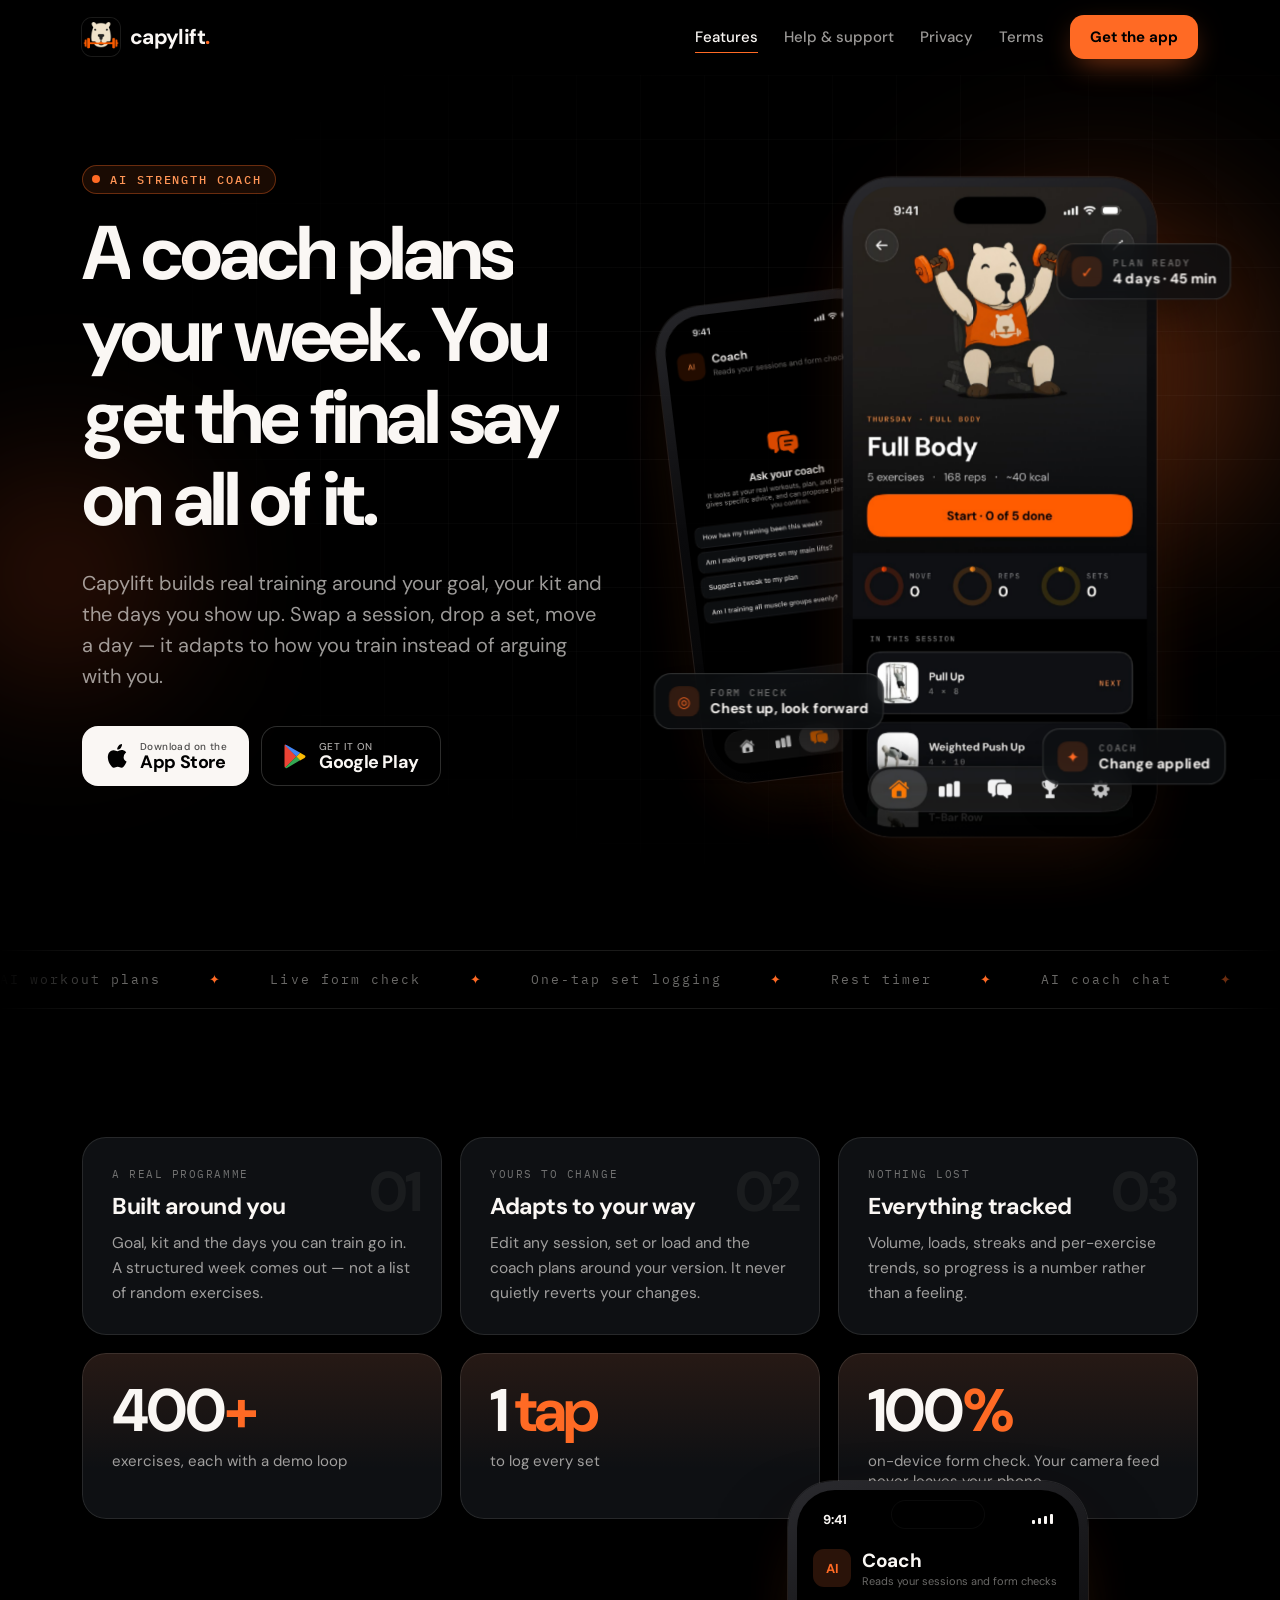
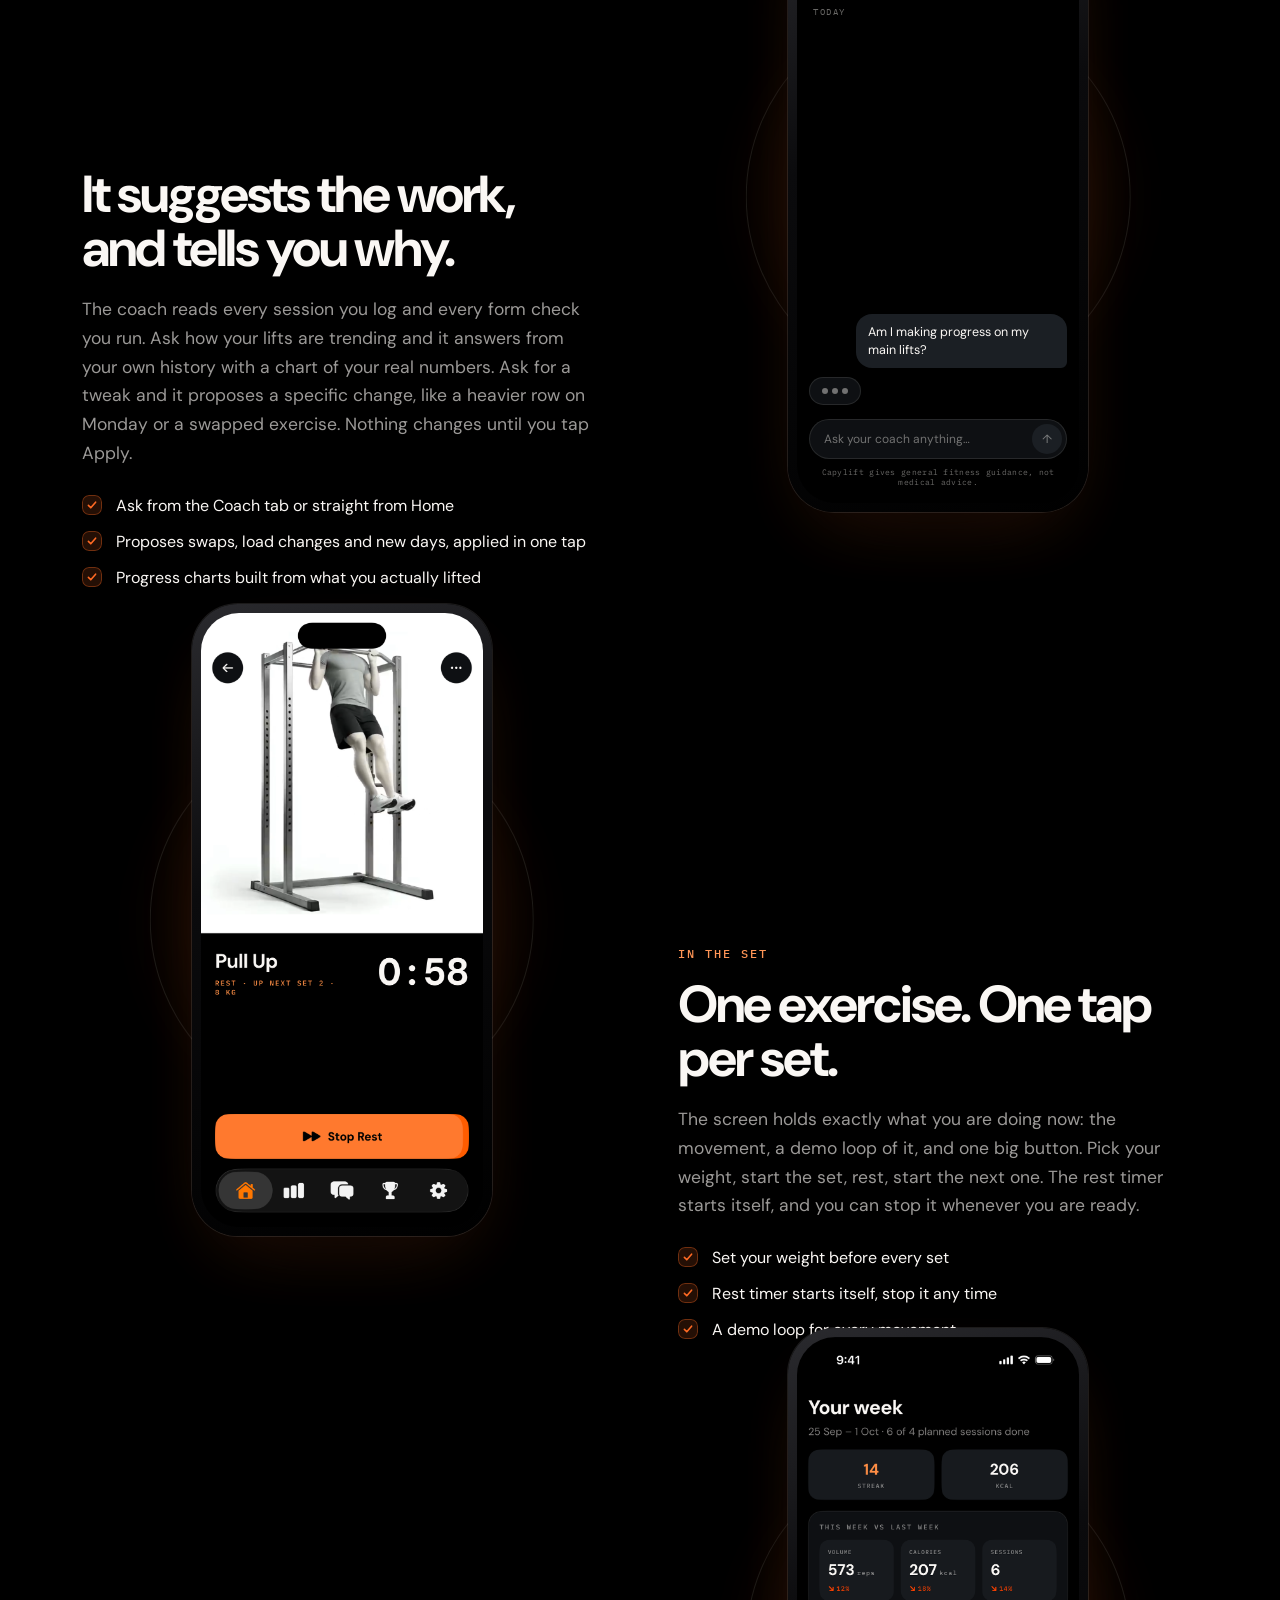
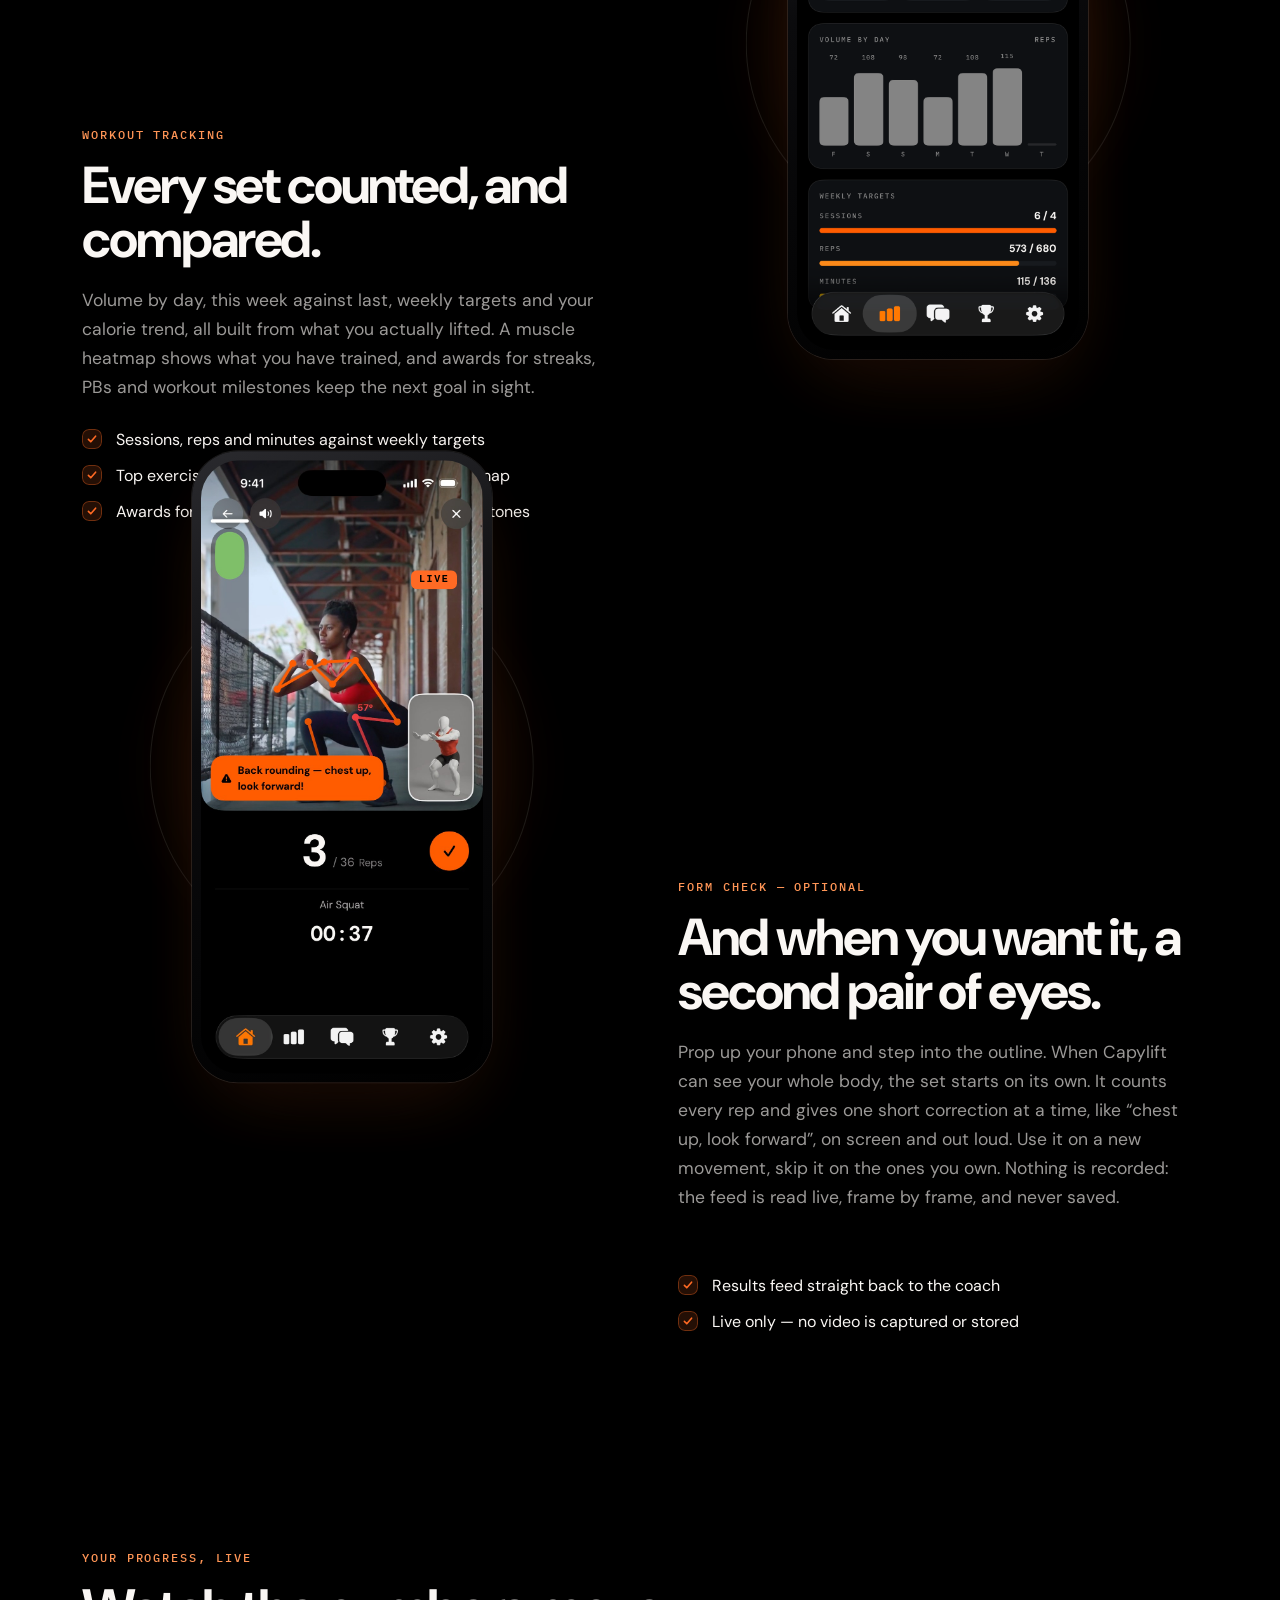
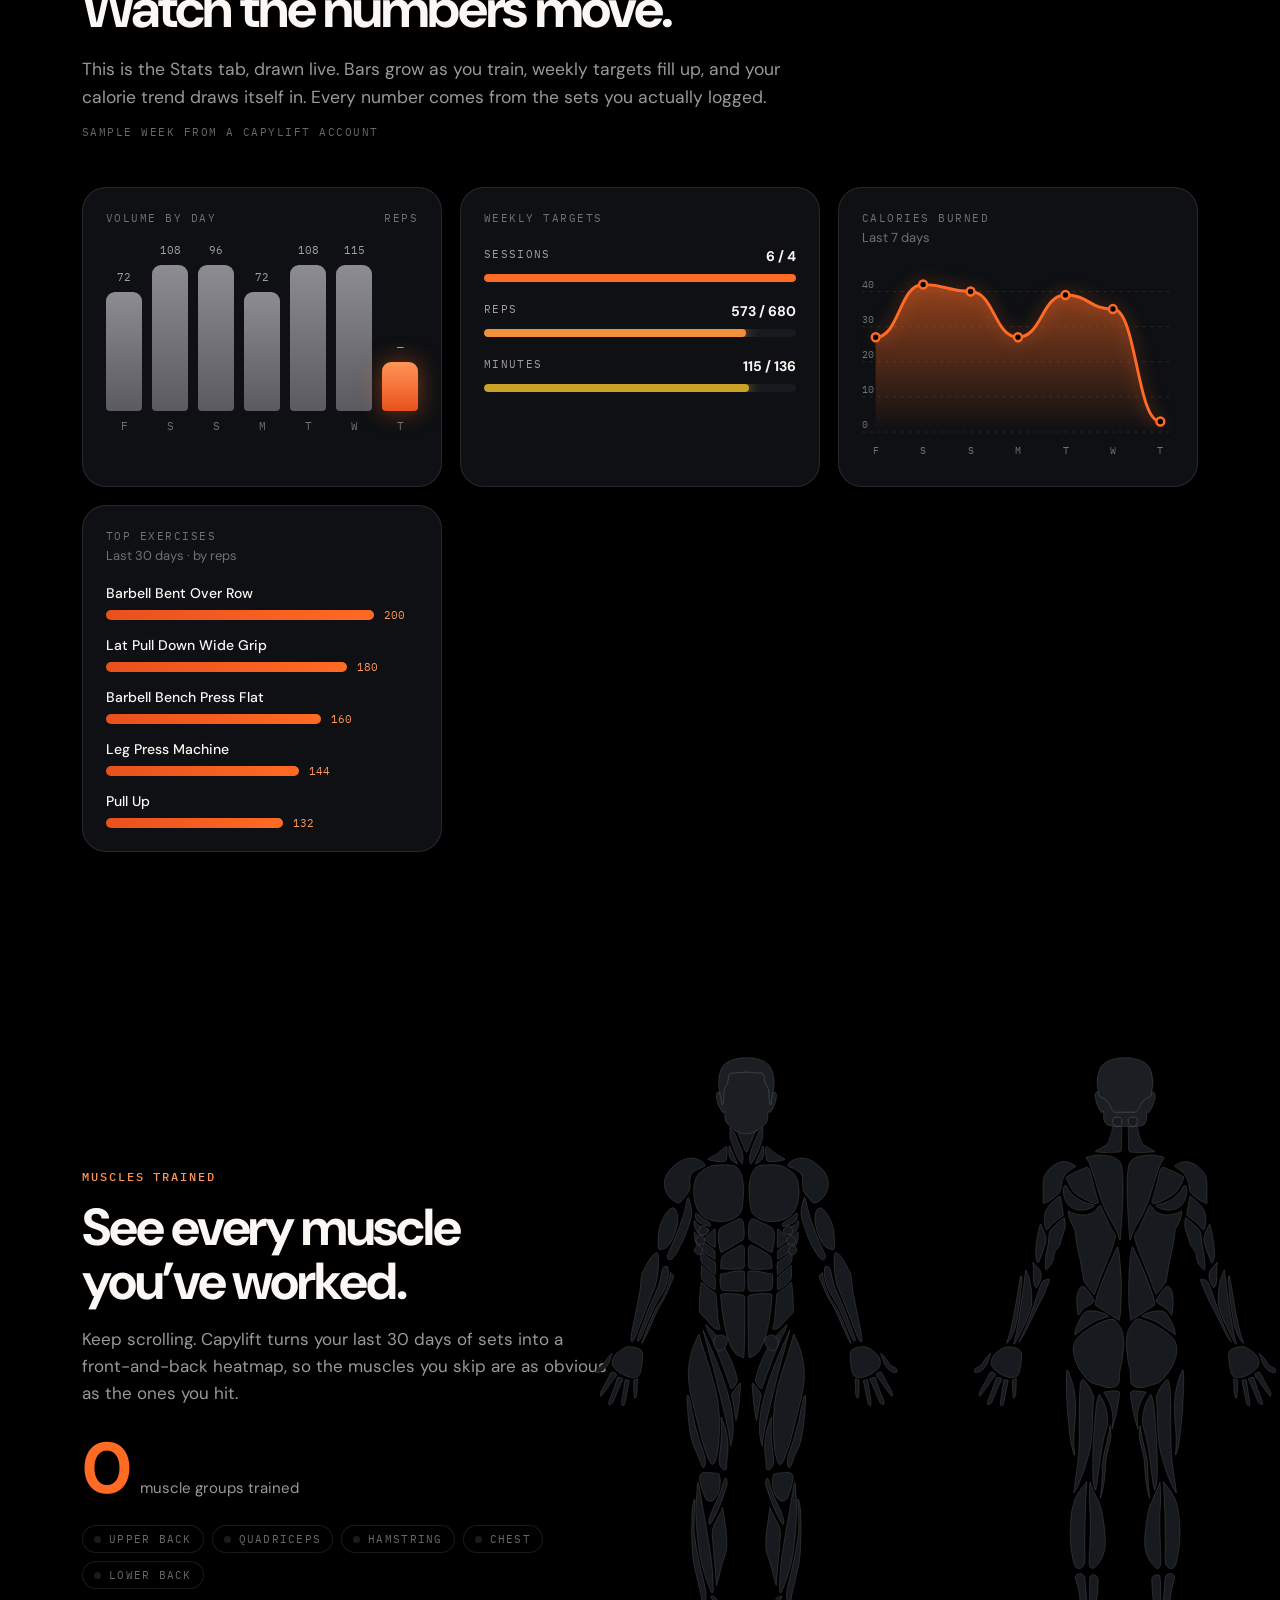
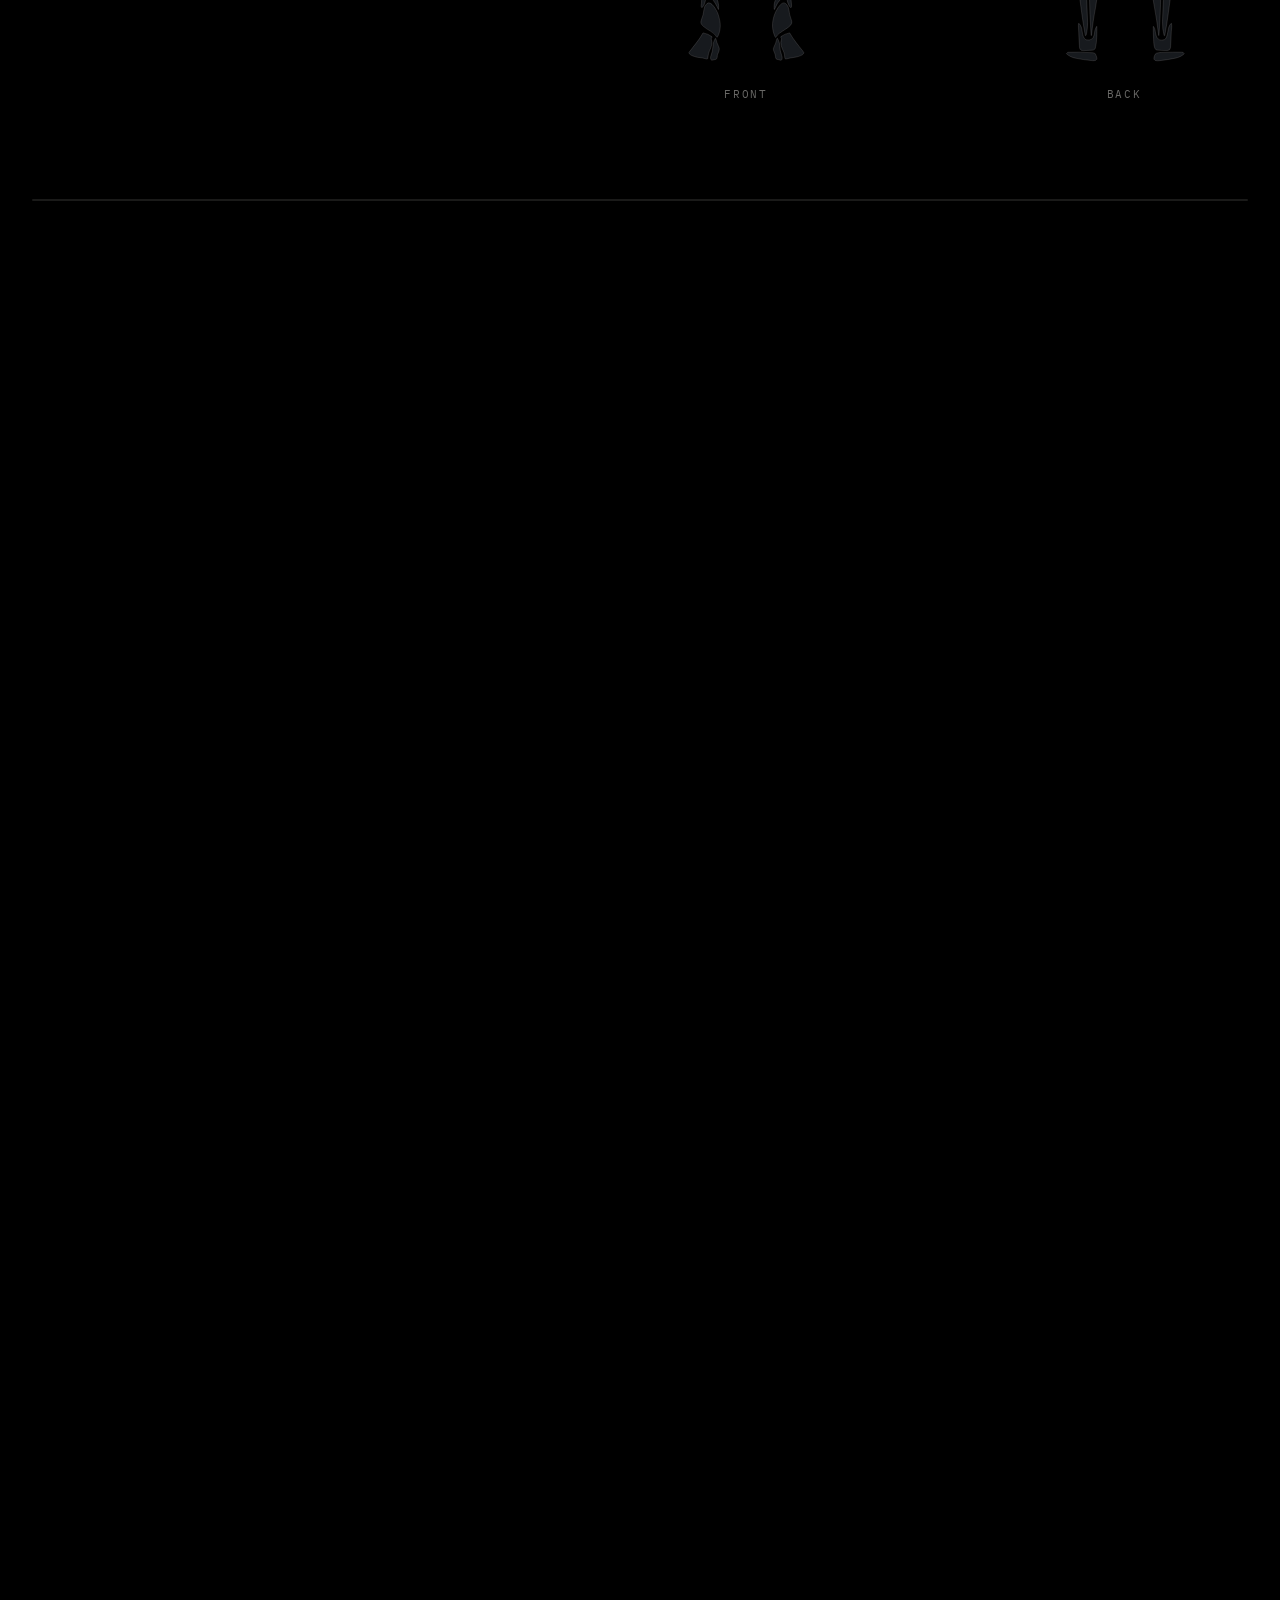
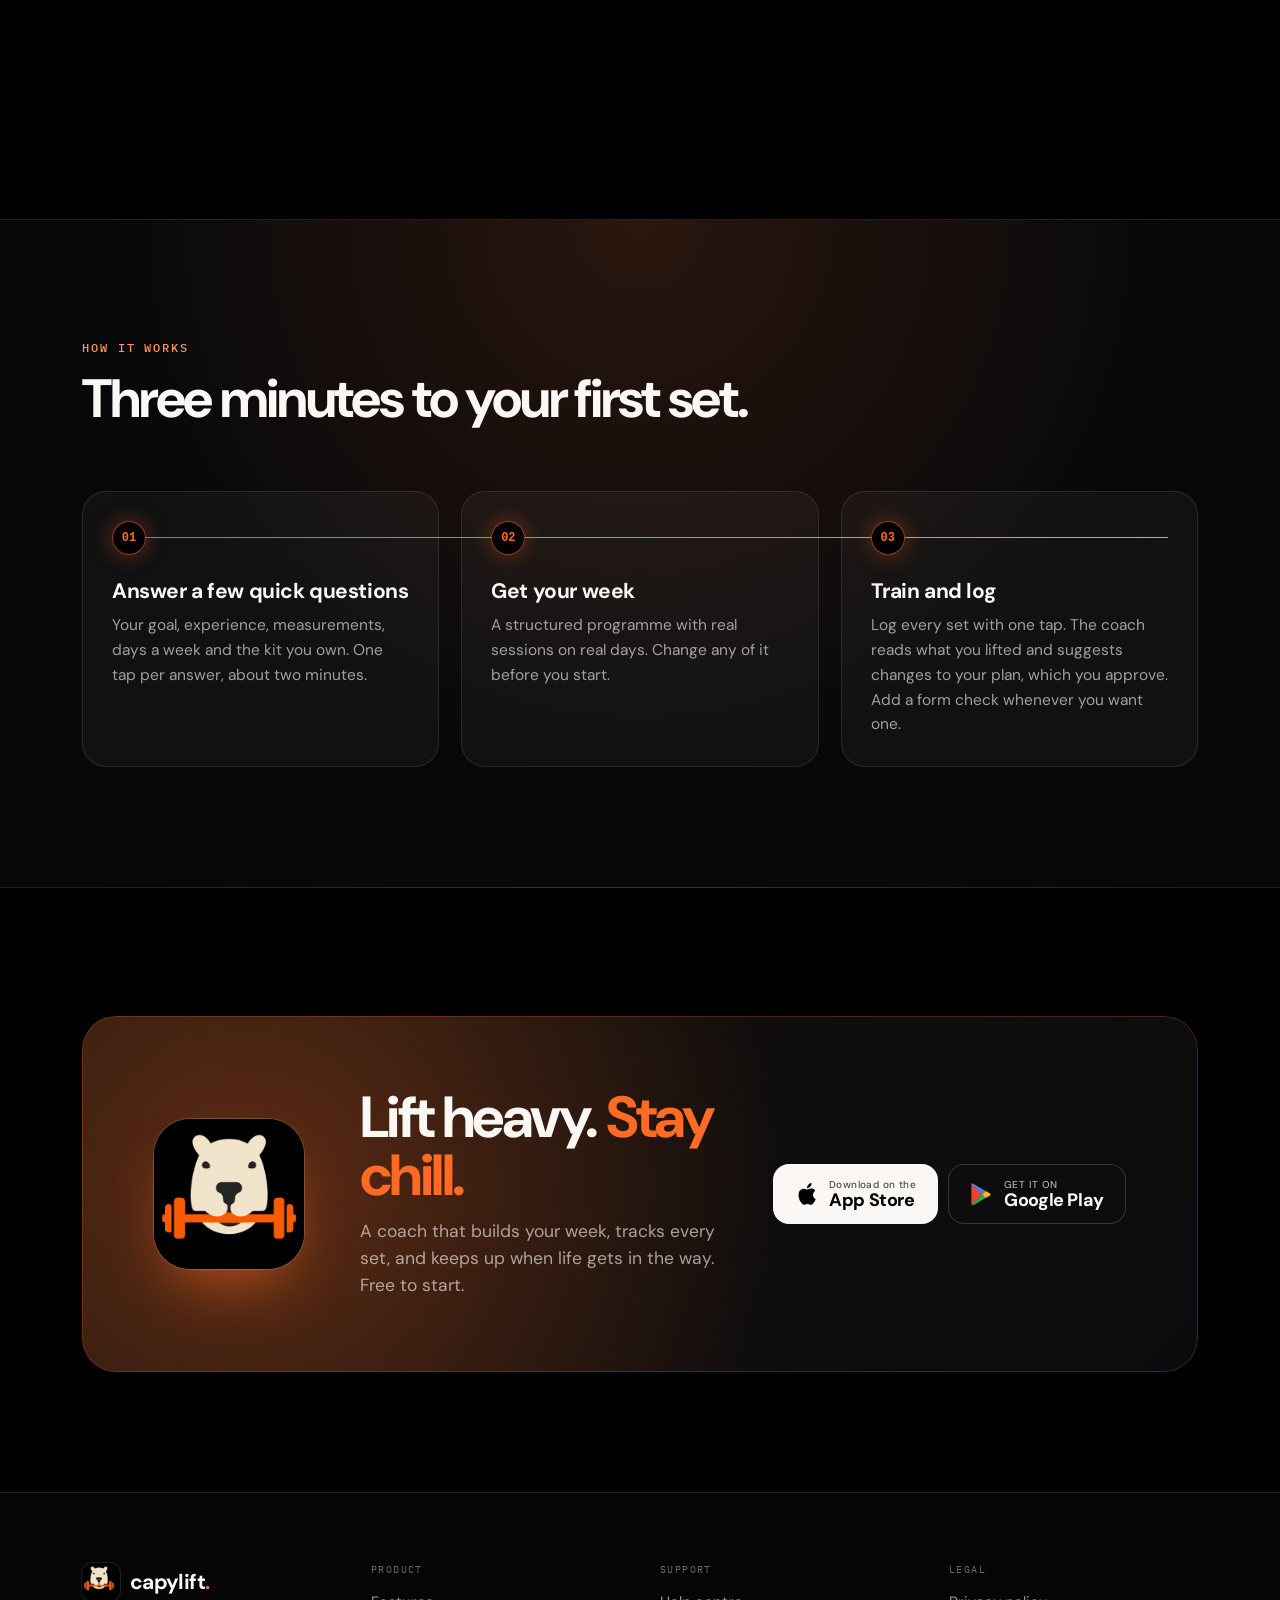
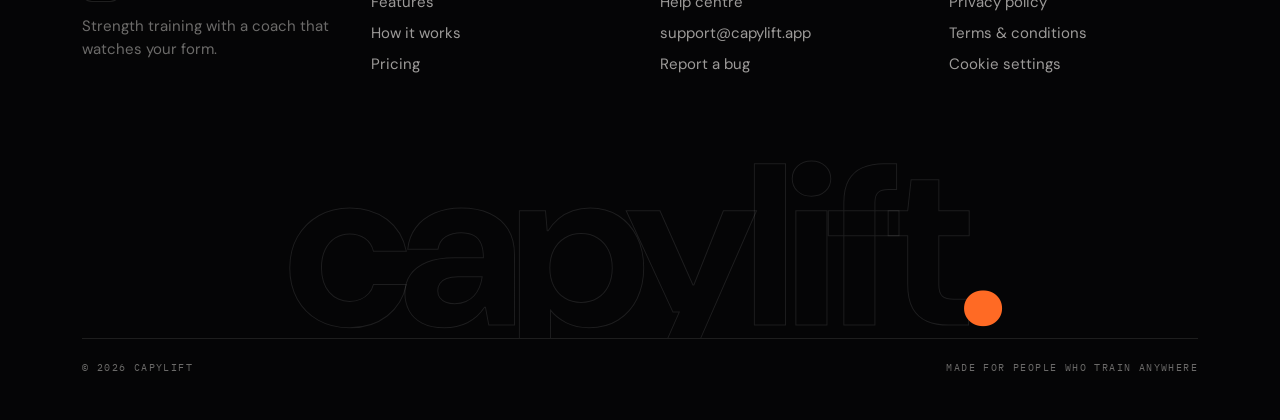
==== commit 303e0553: "Replace '0 videos' stat with '100% on-device form check' Co-Authored-By: Claude Opus 5.5 <noreply@an" ====
--- a/index.html
+++ b/index.html
@@ -403,7 +403,7 @@
       <div class="stats" style="margin-top:18px;">
         <div class="stat reveal"><div class="v"><span data-count="400">0</span><em>+</em></div><div class="l">exercises, each with a demo loop</div></div>
         <div class="stat reveal" style="--d:.1s"><div class="v"><span data-count="1">0</span><em> tap</em></div><div class="l">to log every set</div></div>
-        <div class="stat reveal" style="--d:.2s"><div class="v"><span data-count="0">0</span><em> videos</em></div><div class="l">recorded during form check</div></div>
+        <div class="stat reveal" style="--d:.2s"><div class="v"><span data-count="100">0</span><em>%</em></div><div class="l">on-device form check. Your camera feed never leaves your phone</div></div>
       </div>
     </div>
   </section>
